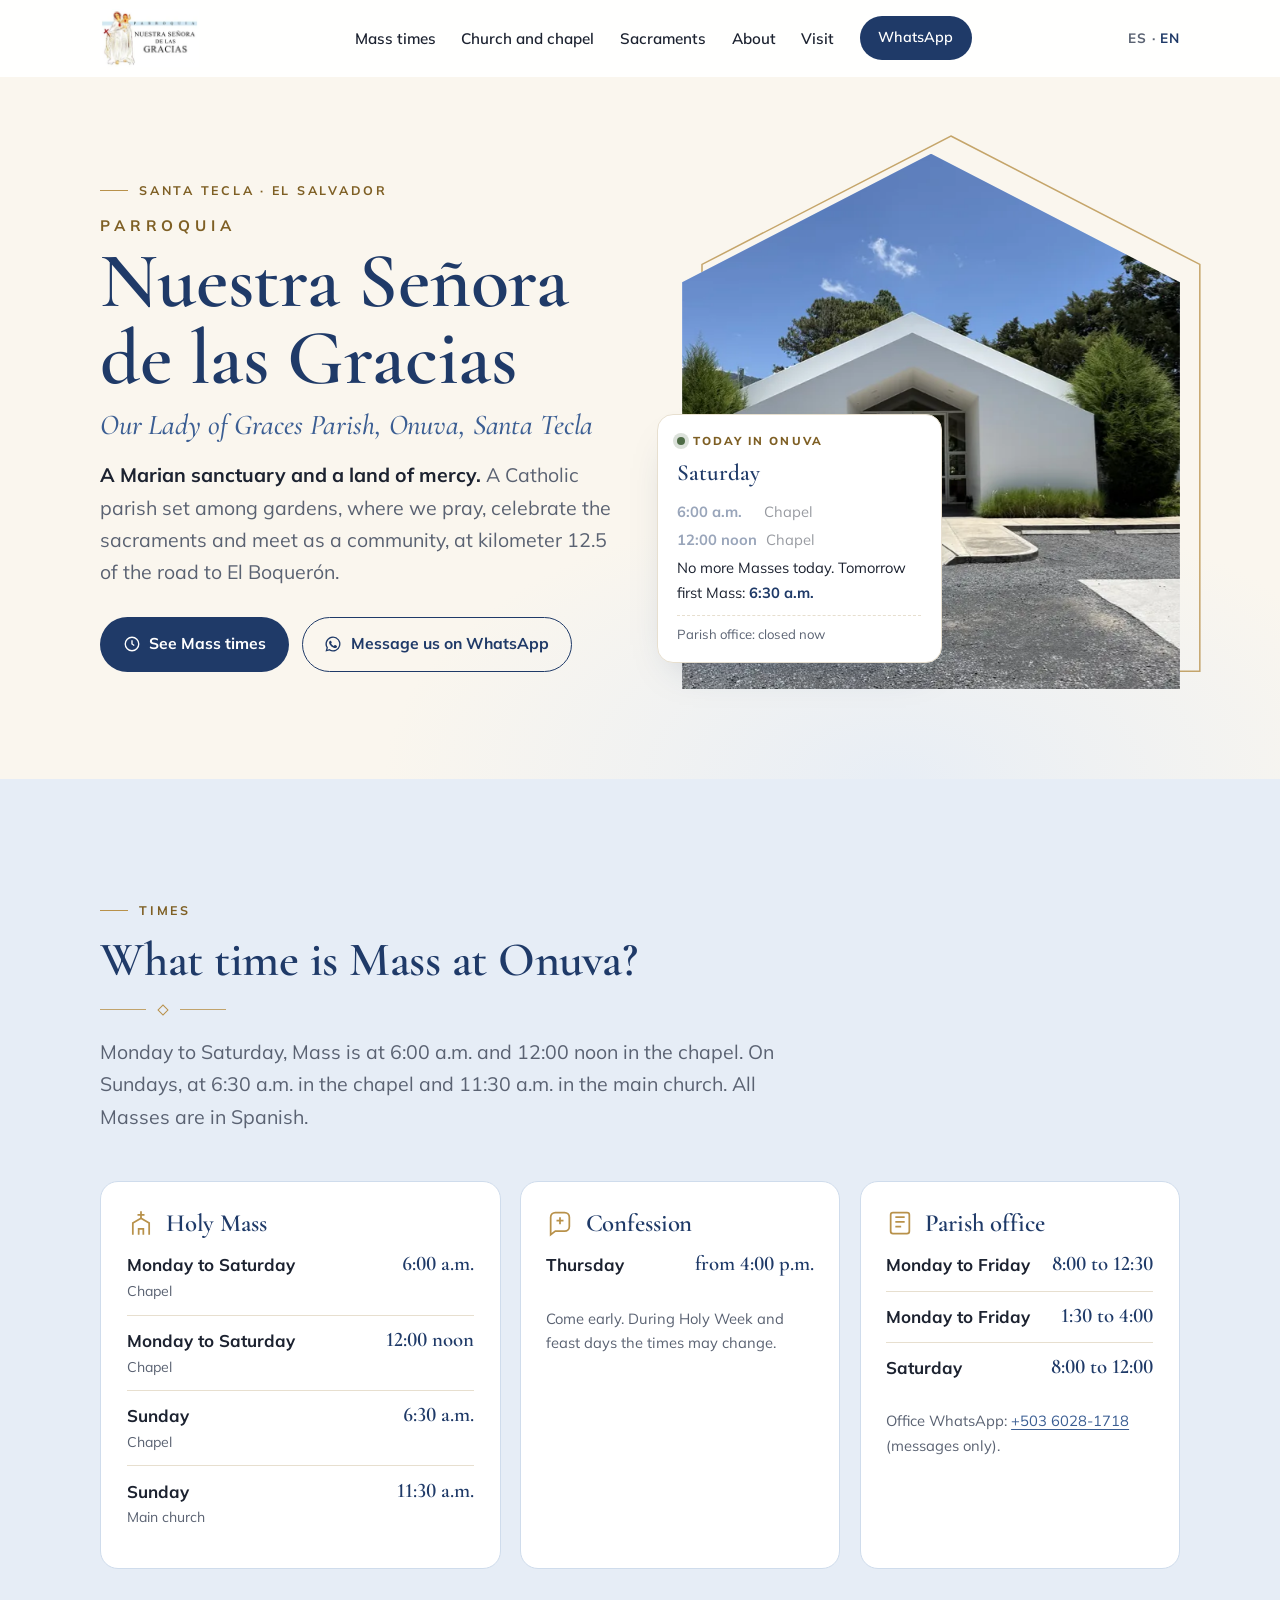
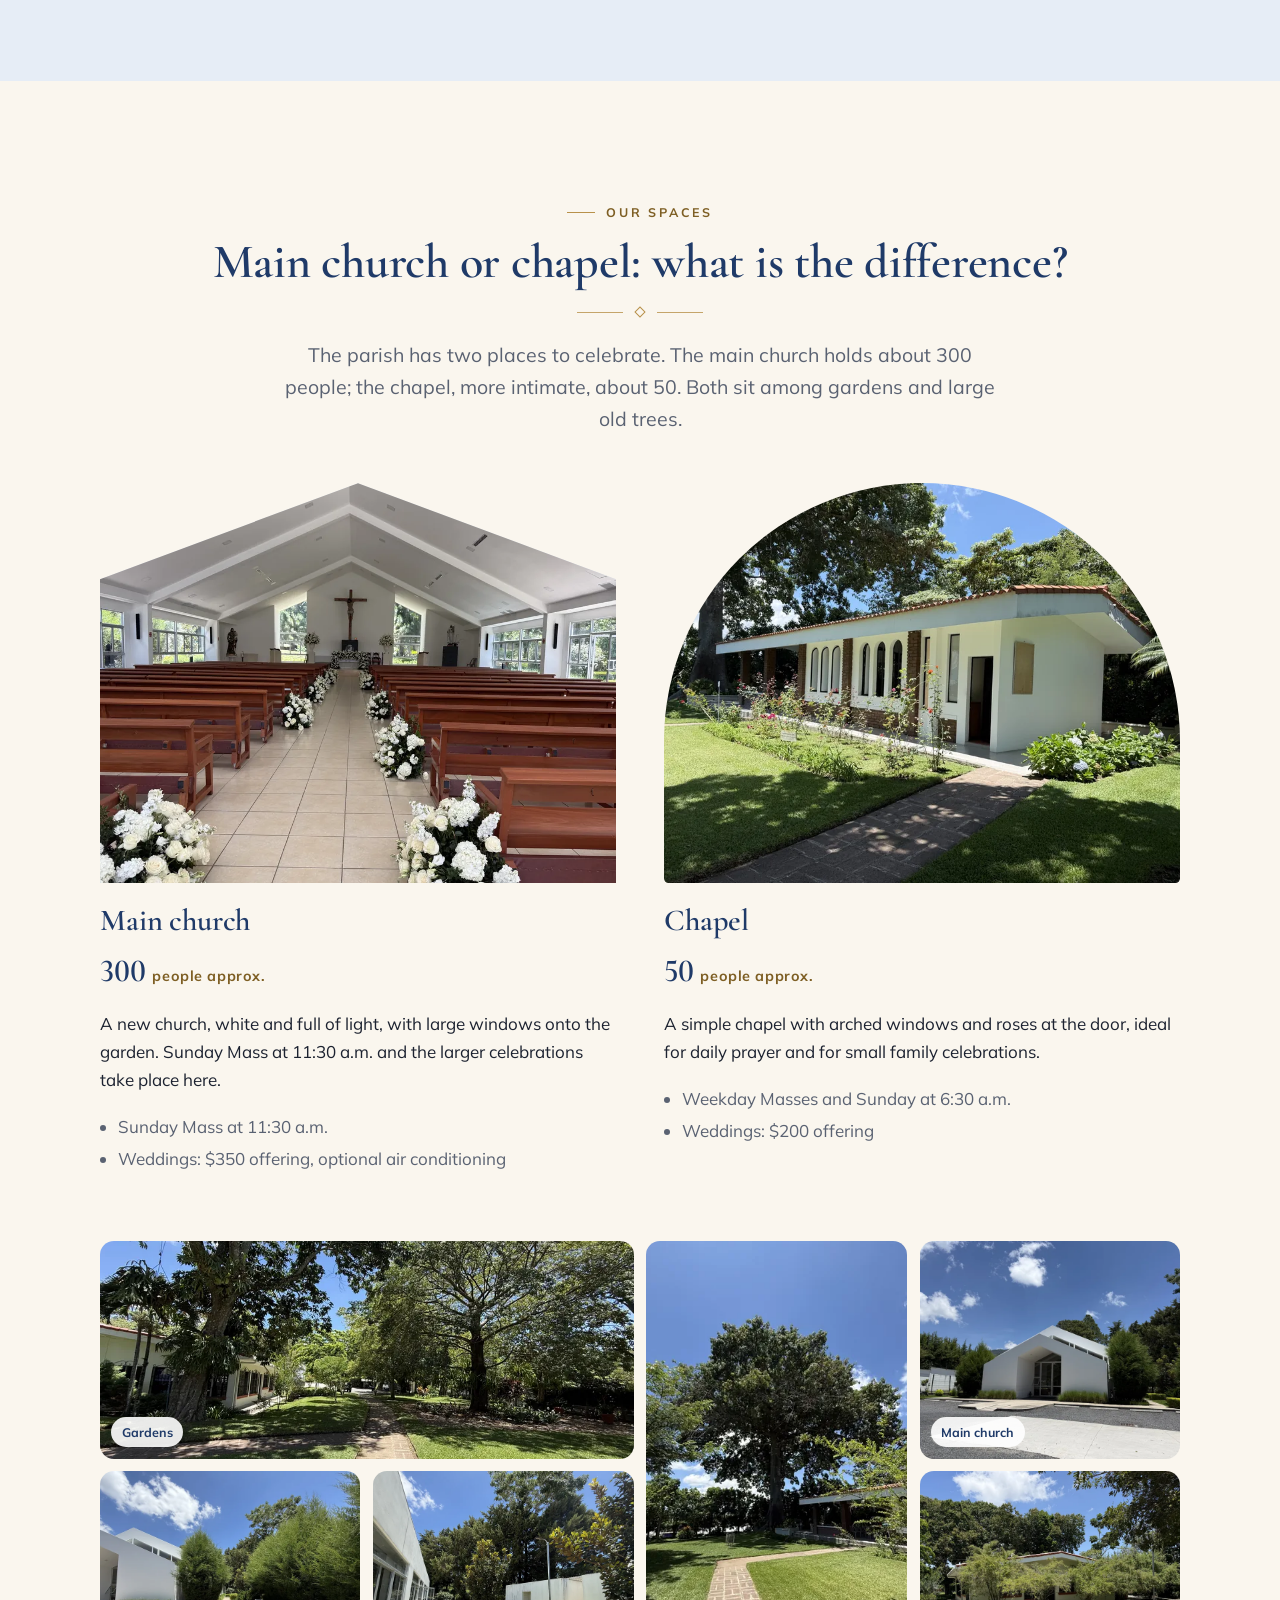
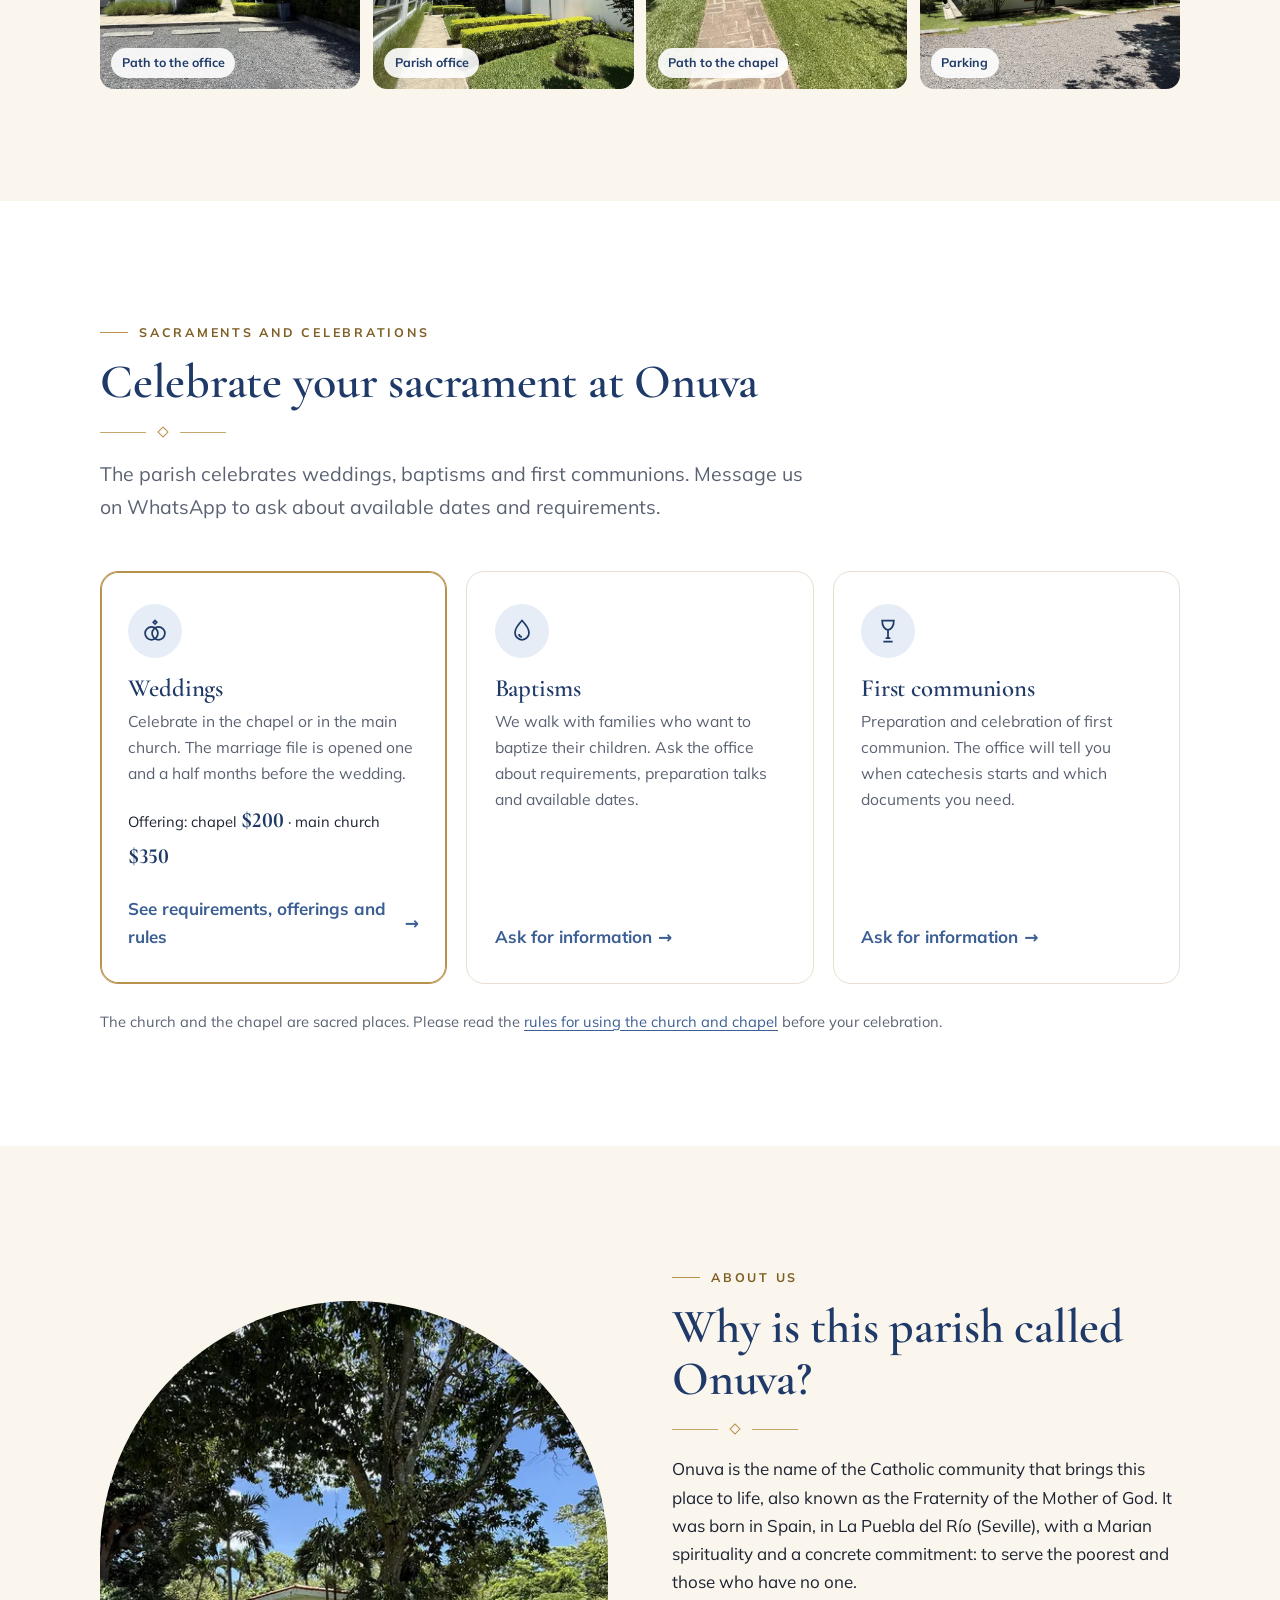
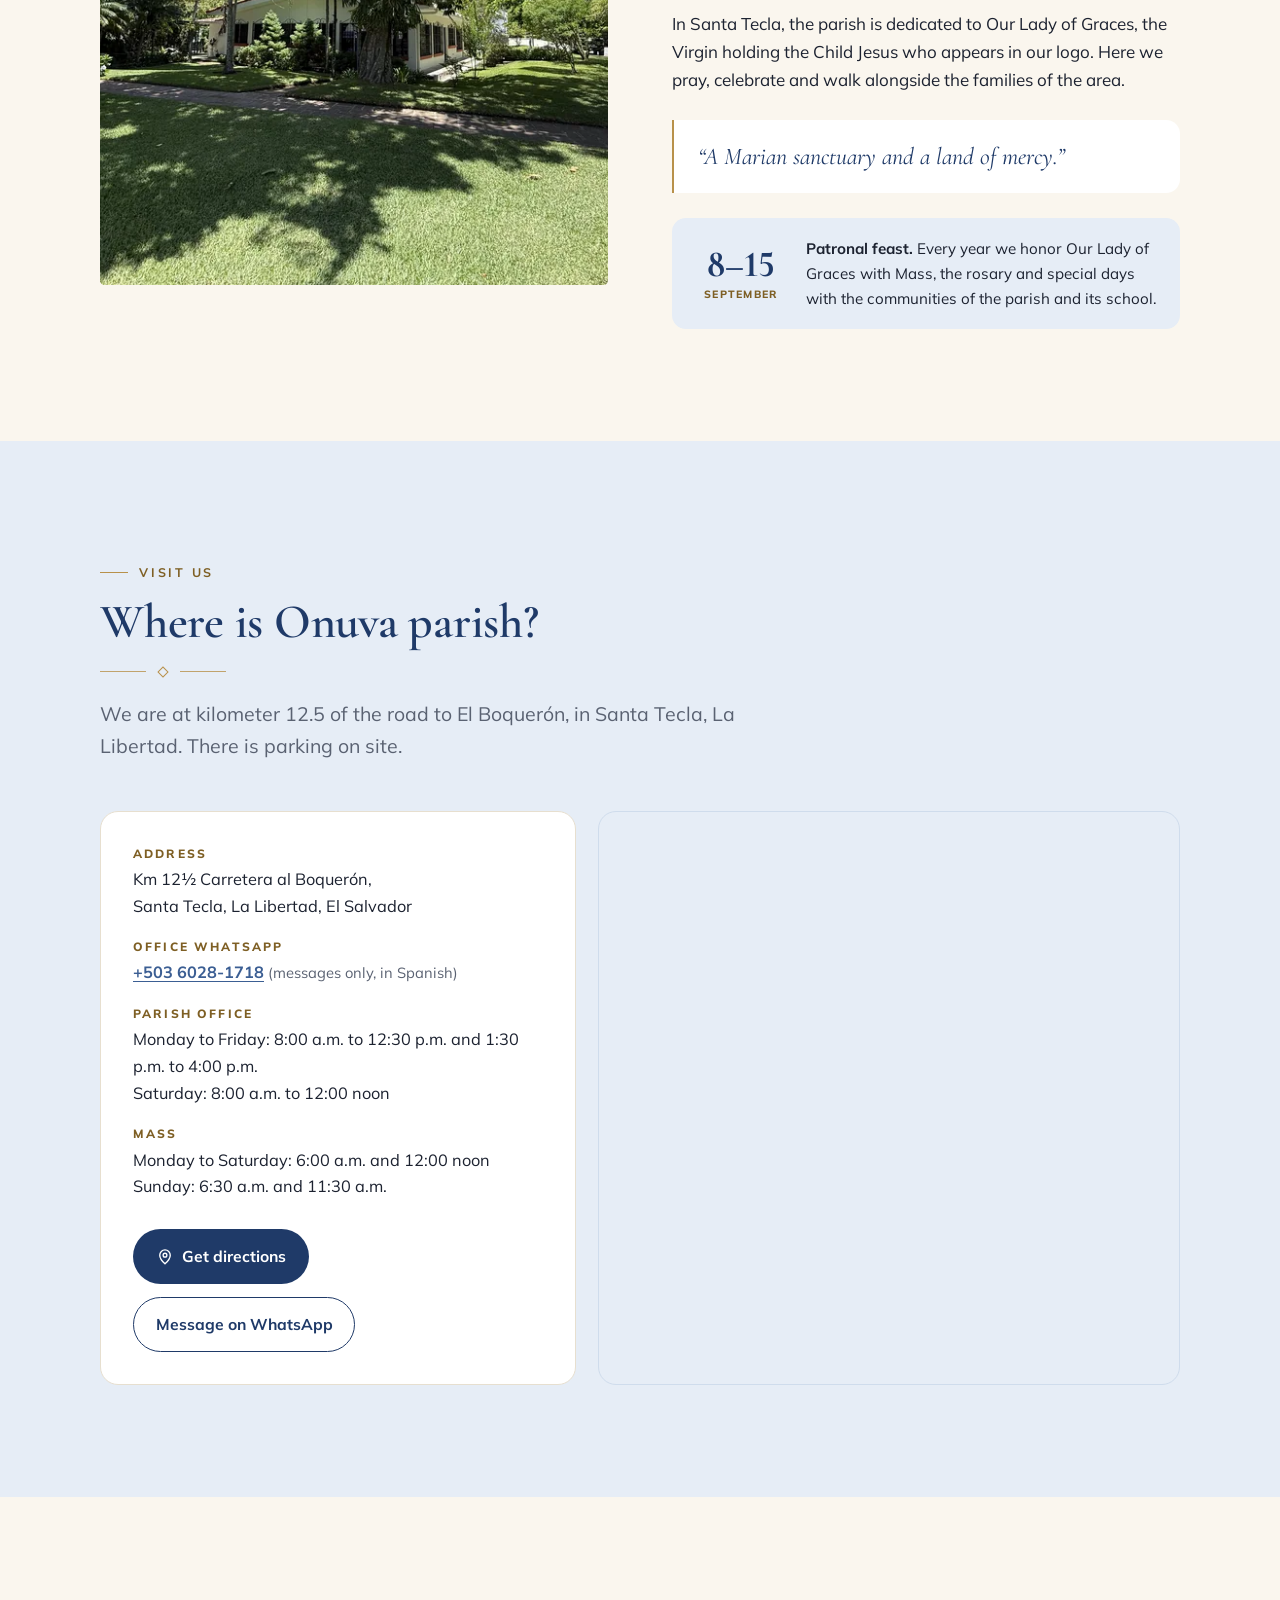
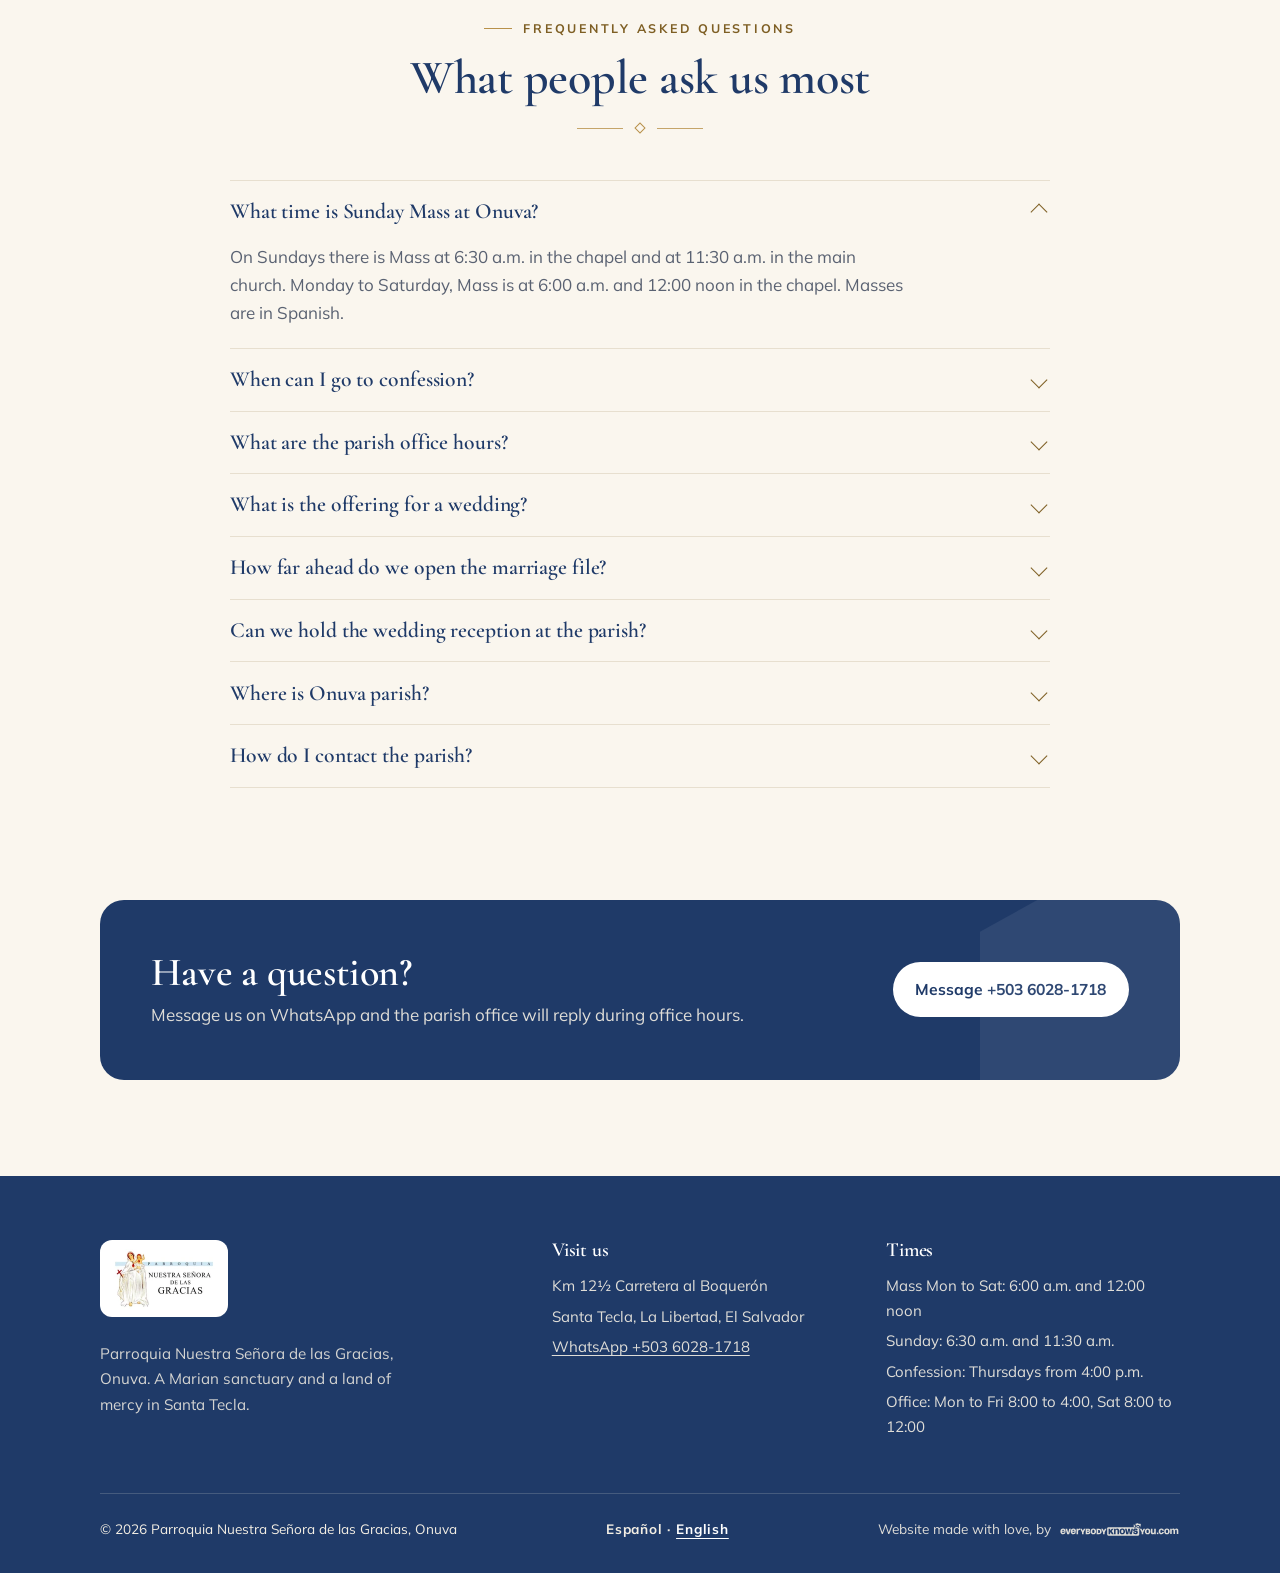
==== en/index.html @ d8b17c88 "Use 'ofrenda' / 'offering' instead of cost or price for sacraments" ====
<!DOCTYPE html>
<html lang="en">
<head>
<meta charset="UTF-8">
<meta name="viewport" content="width=device-width, initial-scale=1.0">
<title>Our Lady of Graces Parish (Onuva), Santa Tecla | Mass Times</title>
<meta name="description" content="Mass times, confession and office hours for Parroquia Nuestra Señora de las Gracias (Onuva), a Catholic parish in Santa Tecla, El Salvador. Weddings too.">
<meta name="keywords" content="Catholic church Santa Tecla, Mass times Santa Tecla El Salvador, Onuva parish, Our Lady of Graces parish, Parroquia Nuestra Señora de las Gracias, English speaking Catholic Mass El Salvador, church wedding El Salvador, Boqueron road church, confession Santa Tecla">

<link rel="canonical" href="https://parroquiaonuva.pages.dev/en/">
<link rel="alternate" hreflang="es" href="https://parroquiaonuva.pages.dev/">
<link rel="alternate" hreflang="es-SV" href="https://parroquiaonuva.pages.dev/">
<link rel="alternate" hreflang="en" href="https://parroquiaonuva.pages.dev/en/">
<link rel="alternate" hreflang="x-default" href="https://parroquiaonuva.pages.dev/">

<meta property="og:title" content="Our Lady of Graces Parish (Onuva), Santa Tecla">
<meta property="og:description" content="A Marian sanctuary and a land of mercy in Santa Tecla, El Salvador. Mass times, confession, weddings, baptisms and first communions.">
<meta property="og:type" content="website">
<meta property="og:url" content="https://parroquiaonuva.pages.dev/en/">
<meta property="og:image" content="https://parroquiaonuva.pages.dev/assets/images/social-share/social-share-parroquia-onuva.jpg">
<meta property="og:image:width" content="1200">
<meta property="og:image:height" content="630">
<meta property="og:image:alt" content="Main church of Parroquia Nuestra Señora de las Gracias, Onuva, in Santa Tecla">
<meta property="og:site_name" content="Parroquia Nuestra Señora de las Gracias, Onuva">
<meta property="og:locale" content="en_US">
<meta property="og:locale:alternate" content="es_SV">
<meta name="twitter:card" content="summary_large_image">
<meta name="twitter:title" content="Our Lady of Graces Parish (Onuva), Santa Tecla">
<meta name="twitter:description" content="A Marian sanctuary and a land of mercy in Santa Tecla, El Salvador. Mass times, confession and sacraments.">
<meta name="twitter:image" content="https://parroquiaonuva.pages.dev/assets/images/social-share/social-share-parroquia-onuva.jpg">

<meta name="robots" content="index, follow, max-image-preview:large, max-snippet:-1, max-video-preview:-1">
<meta name="author" content="Parroquia Nuestra Señora de las Gracias, Onuva">
<meta name="theme-color" content="#1F3A68">
<meta name="geo.region" content="SV-LI">
<meta name="geo.placename" content="Santa Tecla, La Libertad, El Salvador">
<meta http-equiv="content-language" content="en">

<link rel="icon" href="../favicon.ico" sizes="any">
<link rel="icon" type="image/png" sizes="32x32" href="../favicon-32x32.png">
<link rel="icon" type="image/png" sizes="16x16" href="../favicon-16x16.png">
<link rel="apple-touch-icon" sizes="180x180" href="../apple-touch-icon.png">
<link rel="manifest" href="../site.webmanifest">
<link rel="alternate" type="text/plain" title="llms.txt" href="https://parroquiaonuva.pages.dev/llms.txt">

<link rel="preload" as="image" type="image/webp" href="../assets/images/hero/hero-templo-grande-fachada-parroquia-onuva-900.webp" imagesrcset="../assets/images/hero/hero-templo-grande-fachada-parroquia-onuva-900.webp 900w, ../assets/images/hero/hero-templo-grande-fachada-parroquia-onuva-1800.webp 1800w" imagesizes="(max-width: 860px) 92vw, 540px">
<link rel="preconnect" href="https://fonts.googleapis.com">
<link rel="preconnect" href="https://fonts.gstatic.com" crossorigin>
<link rel="preload" as="style" href="https://fonts.googleapis.com/css2?family=Cormorant+Garamond:ital,wght@0,500;0,600;0,700;1,500&family=Mulish:wght@400;600;700;800&display=swap">
<link rel="stylesheet" href="https://fonts.googleapis.com/css2?family=Cormorant+Garamond:ital,wght@0,500;0,600;0,700;1,500&family=Mulish:wght@400;600;700;800&display=swap" media="print" onload="this.media='all'">
<noscript><link rel="stylesheet" href="https://fonts.googleapis.com/css2?family=Cormorant+Garamond:ital,wght@0,500;0,600;0,700;1,500&family=Mulish:wght@400;600;700;800&display=swap"></noscript>

<link rel="stylesheet" href="../assets/css/tokens.css">
<link rel="stylesheet" href="../assets/css/styles.css">

<script type="application/ld+json">
{
  "@context": "https://schema.org",
  "@graph": [
    {
      "@type": ["CatholicChurch", "Organization"],
      "@id": "https://parroquiaonuva.pages.dev/#org",
      "name": "Parroquia Nuestra Señora de las Gracias",
      "alternateName": ["Onuva", "Onuva Parish", "Our Lady of Graces Parish", "Our Lady of Graces Parish, Onuva"],
      "slogan": "A Marian sanctuary and a land of mercy",
      "description": "Catholic parish in Santa Tecla, La Libertad, El Salvador, known as Onuva. It has a main church for about 300 people and a chapel for about 50, surrounded by gardens. Mass Monday to Saturday at 6:00 a.m. and 12:00 noon in the chapel; Sunday at 6:30 a.m. in the chapel and 11:30 a.m. in the main church. Confession on Thursdays from 4:00 p.m. Weddings, baptisms and first communions are celebrated here. Services are in Spanish.",
      "url": "https://parroquiaonuva.pages.dev/en/",
      "logo": "https://parroquiaonuva.pages.dev/assets/images/logos/logo-parroquia-onuva.png",
      "image": "https://parroquiaonuva.pages.dev/assets/images/social-share/social-share-parroquia-onuva.jpg",
      "telephone": "+50360281718",
      "address": {"@type": "PostalAddress", "streetAddress": "Km 12 1/2 Carretera al Boquerón", "addressLocality": "Santa Tecla", "addressRegion": "La Libertad", "addressCountry": "SV"},
      "knowsLanguage": ["es", "en"],
      "openingHoursSpecification": [
        {"@type": "OpeningHoursSpecification", "name": "Parish office", "dayOfWeek": ["Monday","Tuesday","Wednesday","Thursday","Friday"], "opens": "08:00", "closes": "12:30"},
        {"@type": "OpeningHoursSpecification", "name": "Parish office", "dayOfWeek": ["Monday","Tuesday","Wednesday","Thursday","Friday"], "opens": "13:30", "closes": "16:00"},
        {"@type": "OpeningHoursSpecification", "name": "Parish office", "dayOfWeek": "Saturday", "opens": "08:00", "closes": "12:00"}
      ]
    },
    {
      "@type": "WebPage",
      "@id": "https://parroquiaonuva.pages.dev/en/#webpage",
      "url": "https://parroquiaonuva.pages.dev/en/",
      "name": "Our Lady of Graces Parish (Onuva), Santa Tecla",
      "inLanguage": "en",
      "isPartOf": {"@id": "https://parroquiaonuva.pages.dev/#website"},
      "about": {"@id": "https://parroquiaonuva.pages.dev/#org"}
    },
    {
      "@type": "FAQPage",
      "@id": "https://parroquiaonuva.pages.dev/en/#faq",
      "inLanguage": "en",
      "mainEntity": [
        {"@type": "Question", "name": "What time is Sunday Mass at Onuva?", "acceptedAnswer": {"@type": "Answer", "text": "On Sundays there is Mass at 6:30 a.m. in the chapel and at 11:30 a.m. in the main church. Monday to Saturday, Mass is at 6:00 a.m. and 12:00 noon in the chapel. Masses are in Spanish."}},
        {"@type": "Question", "name": "When can I go to confession?", "acceptedAnswer": {"@type": "Answer", "text": "Confession is on Thursdays from 4:00 p.m."}},
        {"@type": "Question", "name": "What are the parish office hours?", "acceptedAnswer": {"@type": "Answer", "text": "Monday to Friday from 8:00 a.m. to 12:30 p.m. and from 1:30 p.m. to 4:00 p.m. Saturday from 8:00 a.m. to 12:00 noon."}},
        {"@type": "Question", "name": "What is the offering for a wedding?", "acceptedAnswer": {"@type": "Answer", "text": "The offering is $200 for the chapel and $350 for the main church, plus a $100 deposit that is returned if the rules are respected. The offering for air conditioning in the main church is $100, and for the wedding rehearsal $25."}},
        {"@type": "Question", "name": "How far ahead do we open the marriage file?", "acceptedAnswer": {"@type": "Answer", "text": "The marriage file is opened one and a half months before the wedding, not days or weeks before. An appointment is only booked when all documents are complete."}},
        {"@type": "Question", "name": "Can we hold the wedding reception at the parish?", "acceptedAnswer": {"@type": "Answer", "text": "No. The parish offers the church and chapel as a service for the religious ceremony only. The reception takes place somewhere else."}},
        {"@type": "Question", "name": "Where is Onuva parish?", "acceptedAnswer": {"@type": "Answer", "text": "At kilometer 12.5 of the road to El Boquerón (Carretera al Boquerón), Santa Tecla, La Libertad, El Salvador. There is parking on site."}},
        {"@type": "Question", "name": "How do I contact the parish?", "acceptedAnswer": {"@type": "Answer", "text": "By WhatsApp at +503 6028-1718, messages only. You can also visit the parish office during office hours."}}
      ]
    }
  ]
}
</script>
</head>
<body>
<a class="skip" href="#content">Skip to content</a>

<header class="site-header">
  <nav class="wrap nav" aria-label="Main">
    <a class="brand" href="index.html" aria-label="Parroquia Nuestra Señora de las Gracias, home">
      <img src="../assets/images/logos/logo-parroquia-onuva-120.webp" srcset="../assets/images/logos/logo-parroquia-onuva-120.webp 1x, ../assets/images/logos/logo-parroquia-onuva-240.webp 2x" width="204" height="120" alt="Logo of Parroquia Nuestra Señora de las Gracias, Onuva">
    </a>
    <ul class="menu" id="menu">
      <li><a href="#times">Mass times</a></li>
      <li><a href="#spaces">Church and chapel</a></li>
      <li><a href="#sacraments">Sacraments</a></li>
      <li class="hide-md"><a href="#about">About</a></li>
      <li><a href="#visit">Visit</a></li>
      <li class="cta-li"><a class="btn btn-primary nav-cta" href="https://wa.me/50360281718?text=Hello%2C%20I%20would%20like%20some%20information%20about%20the%20parish." target="_blank" rel="noopener">WhatsApp</a></li>
    </ul>
    <div class="lang"><a href="../index.html" hreflang="es" lang="es">ES</a> · <span class="active">EN</span></div>
    <button class="menu-toggle" aria-label="Open menu" aria-expanded="false" aria-controls="menu"><span></span><span></span><span></span></button>
  </nav>
</header>

<main id="content">

  <section class="hero">
    <div class="wrap hero-grid">
      <div class="hero-text">
        <span class="eyebrow reveal">Santa Tecla · El Salvador</span>
        <h1 class="reveal d1"><span class="h1-pre">Parroquia </span><span class="h1-main">Nuestra Señora de las Gracias</span><span class="sr-only">, </span><span class="h1-post">Our Lady of Graces Parish, Onuva, Santa Tecla</span></h1>
        <p class="lead reveal d2"><strong>A Marian sanctuary and a land of mercy.</strong> A Catholic parish set among gardens, where we pray, celebrate the sacraments and meet as a community, at kilometer 12.5 of the road to El Boquerón.</p>
        <div class="btn-row reveal d3">
          <a class="btn btn-primary" href="#times">
            <svg viewBox="0 0 24 24" fill="none" stroke="currentColor" stroke-width="1.8" aria-hidden="true"><circle cx="12" cy="12" r="9"/><path d="M12 7v5l3 2"/></svg>
            See Mass times</a>
          <a class="btn btn-ghost" href="https://wa.me/50360281718?text=Hello%2C%20I%20would%20like%20some%20information%20about%20the%20parish." target="_blank" rel="noopener">
            <svg viewBox="0 0 24 24" fill="currentColor" aria-hidden="true"><path d="M12 2a10 10 0 0 0-8.6 15.1L2 22l5-1.3A10 10 0 1 0 12 2Zm0 18.2a8.2 8.2 0 0 1-4.2-1.2l-.3-.2-3 .8.8-2.9-.2-.3A8.2 8.2 0 1 1 12 20.2Zm4.5-6.1c-.2-.1-1.5-.7-1.7-.8s-.4-.1-.6.1-.7.8-.8 1-.3.2-.5.1a6.7 6.7 0 0 1-3.3-2.9c-.3-.4.3-.4.7-1.3.1-.2 0-.3 0-.4l-.8-1.8c-.2-.5-.4-.4-.6-.4h-.5a1 1 0 0 0-.7.3 2.9 2.9 0 0 0-.9 2.2 5 5 0 0 0 1.1 2.7 11.5 11.5 0 0 0 4.4 3.9c1.6.7 2.3.8 3.1.6a2.6 2.6 0 0 0 1.7-1.2 2.1 2.1 0 0 0 .2-1.2c-.1-.1-.3-.2-.6-.3Z"/></svg>
            Message us on WhatsApp</a>
        </div>
      </div>
      <div class="hero-visual reveal d2">
        <figure class="gable-figure">
          <svg class="gable-line" viewBox="0 0 100 107.5" preserveAspectRatio="none" aria-hidden="true"><polygon points="50,0 100,25.8 100,107.5 0,107.5 0,25.8" vector-effect="non-scaling-stroke"/></svg>
          <div class="gable">
            <img src="../assets/images/hero/hero-templo-grande-fachada-parroquia-onuva-900.webp" srcset="../assets/images/hero/hero-templo-grande-fachada-parroquia-onuva-900.webp 900w, ../assets/images/hero/hero-templo-grande-fachada-parroquia-onuva-1800.webp 1800w" sizes="(max-width: 860px) 92vw, 540px" width="900" height="675" fetchpriority="high" alt="White facade of the main church of Parroquia Nuestra Señora de las Gracias, Onuva, in Santa Tecla">
          </div>
          <aside class="today" id="today" aria-live="polite">
            <div class="today-label"><i></i><span>Mass at Onuva</span></div>
            <div class="today-day">Every week</div>
            <ul>
              <li><b>Mon to Sat</b><span>6:00 a.m. and 12:00 noon</span></li>
              <li><b>Sunday</b><span>6:30 a.m. and 11:30 a.m.</span></li>
            </ul>
            <div class="today-office">Confession: Thursdays from 4:00 p.m.</div>
          </aside>
        </figure>
      </div>
    </div>
  </section>

  <section class="section section-sky" id="times">
    <div class="wrap">
      <div class="section-head reveal">
        <span class="eyebrow">Times</span>
        <h2>What time is Mass at Onuva?</h2>
        <div class="orn" aria-hidden="true"><span></span></div>
        <p class="lead">Monday to Saturday, Mass is at 6:00 a.m. and 12:00 noon in the chapel. On Sundays, at 6:30 a.m. in the chapel and 11:30 a.m. in the main church. All Masses are in Spanish.</p>
      </div>
      <div class="schedule">
        <article class="card reveal">
          <h3><svg viewBox="0 0 24 24" fill="none" stroke="currentColor" stroke-width="1.5" aria-hidden="true"><path d="M12 2v6M9 5h6"/><path d="M5 22V12l7-4 7 4v10"/><path d="M10 22v-5h4v5"/></svg>Holy Mass</h3>
          <ul class="rows">
            <li><span class="day">Monday to Saturday</span><span class="time">6:00 a.m.</span><span class="place">Chapel</span></li>
            <li><span class="day">Monday to Saturday</span><span class="time">12:00 noon</span><span class="place">Chapel</span></li>
            <li><span class="day">Sunday</span><span class="time">6:30 a.m.</span><span class="place">Chapel</span></li>
            <li><span class="day">Sunday</span><span class="time">11:30 a.m.</span><span class="place">Main church</span></li>
          </ul>
        </article>
        <article class="card reveal d1">
          <h3><svg viewBox="0 0 24 24" fill="none" stroke="currentColor" stroke-width="1.5" aria-hidden="true"><path d="M20 15a4 4 0 0 1-4 4H8l-4 3V7a4 4 0 0 1 4-4h8a4 4 0 0 1 4 4z"/><path d="M12 7v6M9 10h6"/></svg>Confession</h3>
          <ul class="rows">
            <li><span class="day">Thursday</span><span class="time">from 4:00 p.m.</span></li>
          </ul>
          <p class="note">Come early. During Holy Week and feast days the times may change.</p>
        </article>
        <article class="card reveal d2">
          <h3><svg viewBox="0 0 24 24" fill="none" stroke="currentColor" stroke-width="1.5" aria-hidden="true"><rect x="4" y="3" width="16" height="18" rx="2"/><path d="M8 7h8M8 11h8M8 15h5"/></svg>Parish office</h3>
          <ul class="rows">
            <li><span class="day">Monday to Friday</span><span class="time">8:00 to 12:30</span></li>
            <li><span class="day">Monday to Friday</span><span class="time">1:30 to 4:00</span></li>
            <li><span class="day">Saturday</span><span class="time">8:00 to 12:00</span></li>
          </ul>
          <p class="note">Office WhatsApp: <a href="https://wa.me/50360281718" target="_blank" rel="noopener">+503 6028-1718</a> (messages only).</p>
        </article>
      </div>
    </div>
  </section>

  <section class="section" id="spaces">
    <div class="wrap">
      <div class="section-head center reveal">
        <span class="eyebrow">Our spaces</span>
        <h2>Main church or chapel: what is the difference?</h2>
        <div class="orn" aria-hidden="true"><span></span></div>
        <p class="lead">The parish has two places to celebrate. The main church holds about 300 people; the chapel, more intimate, about 50. Both sit among gardens and large old trees.</p>
      </div>
      <div class="spaces">
        <article class="space reveal">
          <div class="media gable"><img src="../assets/images/hero/interior-templo-grande-boda-parroquia-onuva-900.webp" srcset="../assets/images/hero/interior-templo-grande-boda-parroquia-onuva-900.webp 900w, ../assets/images/hero/interior-templo-grande-boda-parroquia-onuva-1800.webp 1800w" sizes="(max-width: 860px) 92vw, 540px" width="900" height="675" loading="lazy" alt="Inside the main church of Parroquia Nuestra Señora de las Gracias, Onuva, decorated with white flowers for a wedding"></div>
          <h3>Main church</h3>
          <div class="cap"><b>300</b> people approx.</div>
          <p>A new church, white and full of light, with large windows onto the garden. Sunday Mass at 11:30 a.m. and the larger celebrations take place here.</p>
          <ul>
            <li>Sunday Mass at 11:30 a.m.</li>
            <li>Weddings: $350 offering, optional air conditioning</li>
          </ul>
        </article>
        <article class="space reveal d1">
          <div class="media arch"><img src="../assets/images/gallery/capilla-parroquia-onuva-800.webp" srcset="../assets/images/gallery/capilla-parroquia-onuva-800.webp 800w, ../assets/images/gallery/capilla-parroquia-onuva-1400.webp 1400w" sizes="(max-width: 860px) 92vw, 540px" width="800" height="600" loading="lazy" alt="Chapel of Parroquia Nuestra Señora de las Gracias, Onuva, with arched windows and rose bushes"></div>
          <h3>Chapel</h3>
          <div class="cap"><b>50</b> people approx.</div>
          <p>A simple chapel with arched windows and roses at the door, ideal for daily prayer and for small family celebrations.</p>
          <ul>
            <li>Weekday Masses and Sunday at 6:30 a.m.</li>
            <li>Weddings: $200 offering</li>
          </ul>
        </article>
      </div>

      <div class="gallery" aria-label="Photos of the parish">
        <figure class="wide reveal"><img src="../assets/images/gallery/jardines-parroquia-onuva-800.webp" srcset="../assets/images/gallery/jardines-parroquia-onuva-800.webp 800w, ../assets/images/gallery/jardines-parroquia-onuva-1400.webp 1400w" sizes="(max-width: 860px) 92vw, 560px" width="800" height="600" loading="lazy" alt="Gardens and brick paths of Parroquia Nuestra Señora de las Gracias, Onuva"><figcaption>Gardens</figcaption></figure>
        <figure class="tall reveal d1"><img src="../assets/images/gallery/camino-a-la-capilla-parroquia-onuva-600.webp" srcset="../assets/images/gallery/camino-a-la-capilla-parroquia-onuva-600.webp 450w, ../assets/images/gallery/camino-a-la-capilla-parroquia-onuva-1000.webp 750w" sizes="(max-width: 860px) 46vw, 280px" width="450" height="600" loading="lazy" alt="Path across the lawn to the chapel of Parroquia Nuestra Señora de las Gracias, Onuva"><figcaption>Path to the chapel</figcaption></figure>
        <figure class="reveal d2"><img src="../assets/images/gallery/templo-grande-lateral-parroquia-onuva-800.webp" width="800" height="600" loading="lazy" alt="Side view of the main church of Parroquia Nuestra Señora de las Gracias, Onuva"><figcaption>Main church</figcaption></figure>
        <figure class="reveal"><img src="../assets/images/gallery/camino-a-oficinas-parroquiales-parroquia-onuva-800.webp" width="800" height="600" loading="lazy" alt="Walkway beside the main church leading to the parish office of Parroquia Nuestra Señora de las Gracias, Onuva"><figcaption>Path to the office</figcaption></figure>
        <figure class="reveal d1"><img src="../assets/images/gallery/oficinas-parroquiales-parroquia-onuva-800.webp" width="800" height="600" loading="lazy" alt="Parish office building of Parroquia Nuestra Señora de las Gracias, Onuva"><figcaption>Parish office</figcaption></figure>
        <figure class="reveal d2"><img src="../assets/images/gallery/parqueo-parroquia-onuva-800.webp" width="800" height="600" loading="lazy" alt="On-site parking at Parroquia Nuestra Señora de las Gracias, Onuva"><figcaption>Parking</figcaption></figure>
      </div>
    </div>
  </section>

  <section class="section section-white" id="sacraments">
    <div class="wrap">
      <div class="section-head reveal">
        <span class="eyebrow">Sacraments and celebrations</span>
        <h2>Celebrate your sacrament at Onuva</h2>
        <div class="orn" aria-hidden="true"><span></span></div>
        <p class="lead">The parish celebrates weddings, baptisms and first communions. Message us on WhatsApp to ask about available dates and requirements.</p>
      </div>
      <div class="sacraments">
        <article class="sac featured reveal">
          <div class="icon"><svg viewBox="0 0 24 24" fill="none" stroke="currentColor" stroke-width="1.5" aria-hidden="true"><circle cx="9" cy="14" r="5.5"/><circle cx="15" cy="14" r="5.5"/><path d="M10.5 4.5 12 3l1.5 1.5L12 6z"/></svg></div>
          <h3>Weddings</h3>
          <p>Celebrate in the chapel or in the main church. The marriage file is opened one and a half months before the wedding.</p>
          <p class="price">Offering: chapel <b>$200</b> · main church <b>$350</b></p>
          <a class="more" href="weddings.html">See requirements, offerings and rules</a>
        </article>
        <article class="sac reveal d1">
          <div class="icon"><svg viewBox="0 0 24 24" fill="none" stroke="currentColor" stroke-width="1.5" aria-hidden="true"><path d="M12 3s6 6.4 6 10.5A6 6 0 0 1 6 13.5C6 9.4 12 3 12 3z"/><path d="M9.5 14.5a2.5 2.5 0 0 0 2.5 2.5"/></svg></div>
          <h3>Baptisms</h3>
          <p>We walk with families who want to baptize their children. Ask the office about requirements, preparation talks and available dates.</p>
          <a class="more" href="https://wa.me/50360281718?text=Hello%2C%20I%20would%20like%20information%20about%20baptisms." target="_blank" rel="noopener">Ask for information</a>
        </article>
        <article class="sac reveal d2">
          <div class="icon"><svg viewBox="0 0 24 24" fill="none" stroke="currentColor" stroke-width="1.5" aria-hidden="true"><path d="M7 3h10c0 5-2.2 8-5 8s-5-3-5-8z"/><path d="M12 11v7M8 21h8M10 18h4"/></svg></div>
          <h3>First communions</h3>
          <p>Preparation and celebration of first communion. The office will tell you when catechesis starts and which documents you need.</p>
          <a class="more" href="https://wa.me/50360281718?text=Hello%2C%20I%20would%20like%20information%20about%20first%20communion." target="_blank" rel="noopener">Ask for information</a>
        </article>
      </div>
      <p class="note reveal" style="margin-top:1.6rem">The church and the chapel are sacred places. Please read the <a href="weddings.html#rules">rules for using the church and chapel</a> before your celebration.</p>
    </div>
  </section>

  <section class="section" id="about">
    <div class="wrap about">
      <div class="media arch reveal"><img src="../assets/images/gallery/arbol-y-capilla-parroquia-onuva-800.webp" srcset="../assets/images/gallery/arbol-y-capilla-parroquia-onuva-800.webp 800w, ../assets/images/gallery/arbol-y-capilla-parroquia-onuva-1400.webp 1400w" sizes="(max-width: 860px) 92vw, 540px" width="800" height="600" loading="lazy" alt="Garden with large trees and the chapel of Parroquia Nuestra Señora de las Gracias, Onuva"></div>
      <div class="reveal d1">
        <span class="eyebrow">About us</span>
        <h2 style="margin-top:.9rem">Why is this parish called Onuva?</h2>
        <div class="orn" aria-hidden="true"><span></span></div>
        <p>Onuva is the name of the Catholic community that brings this place to life, also known as the Fraternity of the Mother of God. It was born in Spain, in La Puebla del Río (Seville), with a Marian spirituality and a concrete commitment: to serve the poorest and those who have no one.</p>
        <p>In Santa Tecla, the parish is dedicated to Our Lady of Graces, the Virgin holding the Child Jesus who appears in our logo. Here we pray, celebrate and walk alongside the families of the area.</p>
        <blockquote class="motto">“A Marian sanctuary and a land of mercy.”</blockquote>
        <div class="feast">
          <div class="date">8–15<small>September</small></div>
          <p><strong>Patronal feast.</strong> Every year we honor Our Lady of Graces with Mass, the rosary and special days with the communities of the parish and its school.</p>
        </div>
      </div>
    </div>
  </section>

  <section class="section section-sky" id="visit">
    <div class="wrap">
      <div class="section-head reveal">
        <span class="eyebrow">Visit us</span>
        <h2>Where is Onuva parish?</h2>
        <div class="orn" aria-hidden="true"><span></span></div>
        <p class="lead">We are at kilometer 12.5 of the road to El Boquerón, in Santa Tecla, La Libertad. There is parking on site.</p>
      </div>
      <div class="contact">
        <div class="card on-white reveal">
          <dl>
            <div><dt>Address</dt><dd>Km 12½ Carretera al Boquerón,<br>Santa Tecla, La Libertad, El Salvador</dd></div>
            <div><dt>Office WhatsApp</dt><dd><a href="https://wa.me/50360281718" target="_blank" rel="noopener">+503 6028-1718</a> <span class="note">(messages only, in Spanish)</span></dd></div>
            <div><dt>Parish office</dt><dd>Monday to Friday: 8:00 a.m. to 12:30 p.m. and 1:30 p.m. to 4:00 p.m.<br>Saturday: 8:00 a.m. to 12:00 noon</dd></div>
            <div><dt>Mass</dt><dd>Monday to Saturday: 6:00 a.m. and 12:00 noon<br>Sunday: 6:30 a.m. and 11:30 a.m.</dd></div>
          </dl>
          <div class="btn-row">
            <a class="btn btn-primary" href="https://www.google.com/maps/search/?api=1&amp;query=Parroquia%20Nuestra%20Se%C3%B1ora%20de%20las%20Gracias%20Onuva%20Santa%20Tecla" target="_blank" rel="noopener">
              <svg viewBox="0 0 24 24" fill="none" stroke="currentColor" stroke-width="1.8" aria-hidden="true"><path d="M12 21s-7-6.2-7-11.5a7 7 0 0 1 14 0C19 14.8 12 21 12 21z"/><circle cx="12" cy="9.5" r="2.5"/></svg>
              Get directions</a>
            <a class="btn btn-ghost" href="https://wa.me/50360281718?text=Hello%2C%20I%20would%20like%20some%20information%20about%20the%20parish." target="_blank" rel="noopener">Message on WhatsApp</a>
          </div>
        </div>
        <div class="map reveal d1">
          <iframe title="Map of Parroquia Nuestra Señora de las Gracias, Onuva, in Santa Tecla" src="https://maps.google.com/maps?q=Parroquia%20Nuestra%20Se%C3%B1ora%20de%20las%20Gracias%20Onuva%2C%20Santa%20Tecla%2C%20El%20Salvador&amp;z=15&amp;output=embed" loading="lazy" referrerpolicy="no-referrer-when-downgrade"></iframe>
        </div>
      </div>
    </div>
  </section>

  <section class="section" id="faq" aria-labelledby="faq-title">
    <div class="wrap">
      <div class="section-head center reveal">
        <span class="eyebrow">Frequently asked questions</span>
        <h2 id="faq-title">What people ask us most</h2>
        <div class="orn" aria-hidden="true"><span></span></div>
      </div>
      <div class="faq reveal">
        <details open><summary><h3>What time is Sunday Mass at Onuva?</h3></summary><p>On Sundays there is Mass at 6:30 a.m. in the chapel and at 11:30 a.m. in the main church. Monday to Saturday, Mass is at 6:00 a.m. and 12:00 noon in the chapel. Masses are in Spanish.</p></details>
        <details><summary><h3>When can I go to confession?</h3></summary><p>Confession is on Thursdays from 4:00 p.m.</p></details>
        <details><summary><h3>What are the parish office hours?</h3></summary><p>Monday to Friday from 8:00 a.m. to 12:30 p.m. and from 1:30 p.m. to 4:00 p.m. Saturday from 8:00 a.m. to 12:00 noon.</p></details>
        <details><summary><h3>What is the offering for a wedding?</h3></summary><p>The offering is $200 for the chapel and $350 for the main church, plus a $100 deposit that is returned if the rules are respected. The offering for air conditioning in the main church is $100, and for the wedding rehearsal $25. <a href="weddings.html">See all requirements</a>.</p></details>
        <details><summary><h3>How far ahead do we open the marriage file?</h3></summary><p>The marriage file is opened one and a half months before the wedding, not days or weeks before. An appointment is only booked when all documents are complete.</p></details>
        <details><summary><h3>Can we hold the wedding reception at the parish?</h3></summary><p>No. The parish offers the church and chapel as a service for the religious ceremony only. The reception takes place somewhere else.</p></details>
        <details><summary><h3>Where is Onuva parish?</h3></summary><p>At kilometer 12.5 of the road to El Boquerón (Carretera al Boquerón), Santa Tecla, La Libertad, El Salvador. There is parking on site.</p></details>
        <details><summary><h3>How do I contact the parish?</h3></summary><p>By WhatsApp at +503 6028-1718, messages only. You can also visit the parish office during office hours.</p></details>
      </div>
    </div>
  </section>

  <section class="wrap reveal" aria-label="Quick contact">
    <div class="band">
      <div>
        <h2>Have a question?</h2>
        <p>Message us on WhatsApp and the parish office will reply during office hours.</p>
      </div>
      <a class="btn btn-light" href="https://wa.me/50360281718?text=Hello%2C%20I%20would%20like%20some%20information%20about%20the%20parish." target="_blank" rel="noopener">Message +503 6028-1718</a>
    </div>
  </section>

</main>

<footer class="site-footer">
  <div class="wrap">
    <div class="foot-grid">
      <div class="foot-brand">
        <span class="badge"><img src="../assets/images/logos/logo-parroquia-onuva-120.webp" width="204" height="120" loading="lazy" alt="Logo of Parroquia Nuestra Señora de las Gracias, Onuva"></span>
        <p>Parroquia Nuestra Señora de las Gracias, Onuva. A Marian sanctuary and a land of mercy in Santa Tecla.</p>
      </div>
      <div>
        <h3>Visit us</h3>
        <ul>
          <li>Km 12½ Carretera al Boquerón</li>
          <li>Santa Tecla, La Libertad, El Salvador</li>
          <li><a href="https://wa.me/50360281718" target="_blank" rel="noopener">WhatsApp +503 6028-1718</a></li>
        </ul>
      </div>
      <div>
        <h3>Times</h3>
        <ul>
          <li>Mass Mon to Sat: 6:00 a.m. and 12:00 noon</li>
          <li>Sunday: 6:30 a.m. and 11:30 a.m.</li>
          <li>Confession: Thursdays from 4:00 p.m.</li>
          <li>Office: Mon to Fri 8:00 to 4:00, Sat 8:00 to 12:00</li>
        </ul>
      </div>
    </div>
    <div class="foot-bottom">
      <span>© <span data-year>2026</span> Parroquia Nuestra Señora de las Gracias, Onuva</span>
      <div class="lang"><a href="../index.html" hreflang="es" lang="es">Español</a> · <span class="active">English</span></div>
      <a class="eky-credit" href="https://everybodyknowsyou.com" target="_blank" rel="noopener" aria-label="Website made with love by everybodyknowsyou.com">
        <span class="eky-credit__text">Website made with love, by</span>
        <svg focusable="false" aria-hidden="true" xmlns="http://www.w3.org/2000/svg" viewBox="0 0 1296.95 160.34"> <defs> <style> .cls-1 { fill: var(--eky-bg, #ffffff); } .cls-2 { fill: var(--eky-fg, currentColor); } </style> </defs> <g> <g> <g> <rect class="cls-2" x="515.16" y="55.21" width="342.62" height="90.52" rx="12" ry="12"/> <path class="cls-1" d="M530.13,71.12h16.6v15.46l-.24,6.96h.32l3.32-4.61,15.14-17.81h19.83l-22.02,25.02,22.18,33.68h-19.92l-13.76-20.73-4.86,5.34v15.38h-16.6v-58.69Z"/> <path class="cls-1" d="M604.13,71.12v8.01h.32c4.53-6.23,10.53-9.23,18.54-9.23,12.47,0,18.94,7.29,18.94,22.02v37.89h-16.6v-35.3c0-7.69-2.75-10.85-8.58-10.85-7.21,0-11.82,4.7-11.82,12.14v34h-16.6v-58.69h15.79Z"/> <path class="cls-1" d="M647.37,100.43c0-17.57,11.09-30.52,29.31-30.52s29.31,12.95,29.31,30.52-11.09,30.6-29.31,30.6-29.31-13.03-29.31-30.6ZM688.66,100.43c0-9.8-3.81-17.16-11.98-17.16s-11.98,7.37-11.98,17.16,3.81,17.24,11.98,17.24,11.98-7.45,11.98-17.24Z"/> <path class="cls-1" d="M705.66,71.12h17.57l6.64,35.62c.41,2.02.73,4.86,1.14,6.88h.32l1.21-6.88,6.88-35.62h18.54l7.45,35.62,1.29,6.88h.32l1.05-6.88,5.99-35.62h17.24l-13.28,58.69h-21.53l-6.64-32.38-1.29-6.88h-.32l-1.21,6.88-6.56,32.38h-21.45l-13.36-58.69Z"/> <path class="cls-1" d="M791.81,110.79l17-.08c.57,4.78,3.72,7.53,9.31,7.53,4.61,0,7.85-1.7,7.85-5.26,0-2.67-1.78-4.37-5.59-5.26l-14.09-3.24c-8.98-2.02-13.84-7.77-13.84-16.27,0-11.5,8.99-18.3,24.69-18.3,14.65,0,23.56,6.96,23.8,18.05h-17c-.49-3.32-2.67-5.67-7.69-5.67-4.37,0-7.21,1.54-7.21,4.61,0,2.43,1.7,3.81,5.59,4.7l14.09,3.24c9.23,2.1,14.09,8.18,14.09,16.84,0,12.71-10.28,19.35-24.77,19.35-16.19,0-25.99-7.77-26.23-20.24Z"/> </g> <g> <path class="cls-2" d="M918.06,100.39c0-17.57,11.09-30.52,29.31-30.52s29.31,12.95,29.31,30.52-11.09,30.6-29.31,30.6-29.31-13.03-29.31-30.6ZM959.34,100.39c0-9.8-3.81-17.16-11.98-17.16s-11.98,7.37-11.98,17.16,3.81,17.24,11.98,17.24,11.98-7.45,11.98-17.24Z"/> <path class="cls-2" d="M1018.85,129.78v-7.85h-.32c-4.61,6.15-10.52,9.07-17.89,9.07-11.98,0-18.46-7.29-18.46-21.94v-37.97h16.6v35.38c0,7.69,2.83,10.77,8.18,10.77,6.56,0,11.09-4.61,11.09-12.63v-33.52h16.6v58.69h-15.79Z"/> <path class="cls-2" d="M884.01,109.52l-20.4-38.4h17.84l8.26,17.75c.99,2.06,1.9,4.96,2.89,7.02h.33c.91-2.06,1.82-4.96,2.72-7.02l7.85-17.75h17.51l-20.07,38.57v21.31h-16.93v-21.47Z"/> </g> <g> <path class="cls-2" d="M14.66,100.39c0-17.97,10.85-30.52,29.55-30.52s28.01,12.47,27.36,34.41h-39.35c.89,8.91,4.53,14.01,11.66,14.01,5.67,0,9.31-3,10.44-8.5h16.76c-2.19,13.28-12.31,21.21-26.88,21.21-18.7,0-29.55-12.63-29.55-30.6ZM54.58,92.54c-1.05-6.56-4.78-9.96-10.36-9.96s-9.8,3.64-11.42,9.96h21.78Z"/> <path class="cls-2" d="M69.8,71.09h17.49l9.47,35.62c.57,2.02,1.05,4.86,1.62,6.88h.32l1.54-6.88,8.99-35.62h17.16l-17.81,58.69h-21.13l-17.65-58.69Z"/> <path class="cls-2" d="M124.69,100.39c0-17.97,10.85-30.52,29.55-30.52s28.01,12.47,27.36,34.41h-39.35c.89,8.91,4.53,14.01,11.66,14.01,5.67,0,9.31-3,10.44-8.5h16.76c-2.19,13.28-12.31,21.21-26.88,21.21-18.7,0-29.55-12.63-29.55-30.6ZM164.61,92.54c-1.05-6.56-4.78-9.96-10.36-9.96s-9.8,3.64-11.42,9.96h21.78Z"/> <path class="cls-2" d="M187.44,71.09h15.46v9.47h.32c3.64-7.37,8.74-10.69,15.71-10.69,1.86,0,3.56.24,5.1.81v15.79h-.32c-1.7-.49-3.24-.73-5.18-.73-9.15,0-14.49,5.42-14.49,16.11v27.93h-16.6v-58.69Z"/> <path class="cls-2" d="M285.57,71.09h26.15c13.52,0,20.97,5.42,20.97,14.82,0,6.15-3.08,10.36-9.96,12.39v.32c8.02,1.46,12.23,6.23,12.23,13.84,0,10.52-8.42,17.33-21.7,17.33h-27.69v-58.69ZM316.66,88.82c0-3.64-2.02-5.18-6.56-5.18h-7.93v10.77h7.93c4.37,0,6.56-1.86,6.56-5.59ZM318.6,111.24c0-3.81-2.27-5.99-6.88-5.99h-9.55v11.98h9.63c4.45,0,6.8-2.19,6.8-5.99Z"/> <path class="cls-2" d="M337.95,100.39c0-17.57,11.09-30.52,29.31-30.52s29.31,12.95,29.31,30.52-11.09,30.6-29.31,30.6-29.31-13.03-29.31-30.6ZM379.24,100.39c0-9.8-3.8-17.16-11.98-17.16s-11.98,7.37-11.98,17.16,3.8,17.24,11.98,17.24,11.98-7.45,11.98-17.24Z"/> <path class="cls-2" d="M402.08,71.09h24.13c18.62,0,29.63,10.36,29.63,29.31s-11.01,29.39-29.63,29.39h-24.13v-58.69ZM438.99,100.39c0-10.77-5.83-16.19-13.36-16.19h-6.96v32.46h6.96c7.53,0,13.36-5.51,13.36-16.27Z"/> <path class="cls-2" d="M471.04,109.52l-20.4-38.4h17.84l8.26,17.75c.99,2.06,1.9,4.96,2.89,7.02h.33c.91-2.06,1.82-4.96,2.72-7.02l7.85-17.75h17.51l-20.07,38.57v21.31h-16.93v-21.47Z"/> <path class="cls-2" d="M245.89,109.52l-20.4-38.4h17.84l8.26,17.75c.99,2.06,1.9,4.96,2.89,7.02h.33c.91-2.06,1.82-4.96,2.72-7.02l7.85-17.75h17.51l-20.07,38.57v21.31h-16.93v-21.47Z"/> </g> </g> <g> <g> <path class="cls-2" d="M837.89,14.05c5.42-1.65,11.14.47,13.85,5.48.39.72,1.1,1.2,1.88,1.34.7.12,1.52-.2,2.16-.74,4.05-3.38,9.74-3.68,14.06-.7,4.24,2.92,5.92,8.22,4.35,13.25l-6.96,22.26c-2.45,8.46-9.67,14.45-18.27,15.02-8.94.6-17.2-4.68-20.36-13.03-.17-.45-.5-.62-.88-.67s-.66.09-.98.46c-5.78,6.49-15.01,8.59-23.07,5.2-7.59-3.19-12.57-10.83-12.37-19.15.21-8.44,5.67-16.24,13.97-18.77l32.61-9.94ZM844.69,65.73c8.85,1.59,17.31-4.28,18.9-13.13,1.59-8.85-4.28-17.31-13.13-18.9-8.85-1.59-17.31,4.28-18.9,13.13s4.28,17.31,13.13,18.9ZM808.72,59.25c8.85,1.59,17.31-4.28,18.9-13.13,1.59-8.85-4.28-17.31-13.13-18.9-8.85-1.59-17.31,4.28-18.9,13.13-1.59,8.85,4.28,17.31,13.13,18.9Z"/> <g> <path class="cls-1" d="M850.46,33.7c8.85,1.59,14.72,10.06,13.13,18.9-1.59,8.85-10.06,14.72-18.9,13.13-8.85-1.59-14.72-10.06-13.13-18.9s10.06-14.72,18.9-13.13Z"/> <path class="cls-1" d="M814.49,27.22c8.85,1.59,14.72,10.06,13.13,18.9-1.59,8.85-10.06,14.72-18.9,13.13-8.85-1.59-14.72-10.06-13.13-18.9,1.59-8.85,10.06-14.72,18.9-13.13Z"/> </g> </g> <g> <g> <path class="cls-2" d="M847.57,56.91c-.06-.86-.28-1.56-.42-2.47.64.65,1.19,1.16,1.91,1.66,1.12.79,2.71.42,3.44-.7.73-1.11.45-2.64-.68-3.44-.71-.5-1.52-.66-2.4-1.05,1.54-.53,3.13-1,3.41-2.57.17-.93-.14-1.9-.84-2.43-1.03-.79-2.26-.75-3.22.02-.58.46-1.06.91-1.67,1.49.18-.89.4-1.63.45-2.5.09-1.44-1.09-2.58-2.46-2.58s-2.55,1.17-2.48,2.62c.04.85.33,1.53.43,2.46-.47-.54-.95-.89-1.43-1.33-1.13-1.04-2.8-.99-3.77.19-.91,1.1-.66,2.87.58,3.67.72.46,1.49.65,2.34.99-.88.38-1.73.56-2.45,1.09-1.21.89-1.32,2.65-.36,3.69,1.04,1.12,2.62,1.06,3.73.03l1.46-1.34c-.23.92-.51,1.75-.51,2.68,0,1.41,1.2,2.5,2.56,2.45s2.46-1.22,2.37-2.6Z"/> <path class="cls-2" d="M847.57,56.91c.09,1.38-1.03,2.55-2.37,2.6s-2.56-1.05-2.56-2.45c0-.94.27-1.76.51-2.68l-1.46,1.34c-1.12,1.03-2.7,1.09-3.73-.03-.96-1.04-.84-2.8.36-3.69.71-.53,1.56-.71,2.45-1.09-.85-.34-1.62-.53-2.34-.99-1.24-.79-1.49-2.57-.58-3.67.97-1.17,2.64-1.23,3.77-.19.48.45.96.79,1.43,1.33-.1-.93-.38-1.61-.43-2.46-.07-1.44,1.07-2.62,2.48-2.62s2.55,1.14,2.46,2.58c-.05.87-.27,1.6-.45,2.5.61-.58,1.09-1.03,1.67-1.49.96-.77,2.19-.81,3.22-.02.7.54,1,1.5.84,2.43-.28,1.57-1.87,2.04-3.41,2.57.88.39,1.69.54,2.4,1.05,1.13.8,1.41,2.33.68,3.44-.73,1.11-2.32,1.48-3.44.7-.72-.5-1.27-1.01-1.91-1.66.14.92.37,1.62.42,2.47Z"/> </g> <g> <path class="cls-2" d="M810.13,50.42c.09-1.04-.23-1.92-.46-2.9.76.65,1.37,1.38,2.24,1.82,1.23.63,2.73.08,3.32-1.08s.21-2.6-.95-3.29c-.73-.43-1.51-.63-2.28-.94.71-.21,1.29-.46,1.92-.73,1.42-.61,1.98-2.23,1.25-3.55s-2.48-1.69-3.67-.79c-.67.5-1.22,1.01-1.84,1.61.23-1.08.58-2.02.43-3.07-.18-1.23-1.33-2.03-2.49-2.01s-2.27.88-2.4,2.1c-.11,1.04.22,1.91.45,2.98-.52-.57-1.04-.93-1.58-1.42-1.11-1-2.86-.89-3.77.32s-.53,2.95.79,3.67c.74.41,1.47.63,2.23.89-.85.33-1.63.52-2.35.98-1.23.78-1.49,2.47-.66,3.57s2.46,1.35,3.58.48c.64-.49,1.17-.96,1.77-1.57-.22,1.07-.56,1.95-.45,2.98.14,1.28,1.29,2.13,2.5,2.11s2.29-.84,2.41-2.17Z"/> <path class="cls-2" d="M810.13,50.42c-.12,1.32-1.24,2.14-2.41,2.17s-2.36-.83-2.5-2.11c-.11-1.03.23-1.91.45-2.98-.6.61-1.13,1.08-1.77,1.57-1.12.87-2.73.66-3.58-.48s-.57-2.79.66-3.57c.72-.46,1.5-.64,2.35-.98-.77-.26-1.49-.48-2.23-.89-1.32-.73-1.68-2.5-.79-3.67s2.66-1.32,3.77-.32c.54.49,1.06.85,1.58,1.42-.23-1.07-.56-1.94-.45-2.98.13-1.22,1.24-2.08,2.4-2.1s2.31.78,2.49,2.01c.15,1.05-.2,1.99-.43,3.07.62-.6,1.17-1.1,1.84-1.61,1.2-.9,2.97-.5,3.67.79s.17,2.93-1.25,3.55c-.63.27-1.21.52-1.92.73.77.32,1.55.51,2.28.94,1.16.68,1.53,2.13.95,3.29s-2.09,1.71-3.32,1.08c-.87-.44-1.48-1.17-2.24-1.82.23.98.55,1.86.46,2.9Z"/> </g> </g> </g> </g> <g fill="var(--eky-fg, currentColor)"> <path d="M1046.08,112.99h15.96v16.61h-15.96v-16.61Z"/> <path d="M1065.91,100.33c0-17.49,11.29-30.39,29.1-30.39,13.79,0,25.15,8.06,26.36,22.41h-16.85c-.56-5.8-4.03-9.11-9.43-9.11-8.06,0-11.93,7.42-11.93,17.09s3.79,17.17,11.85,17.17c5.4,0,8.95-3.3,9.67-9.67h16.85c-1.13,14.91-12.66,22.97-26.52,22.97-18.14,0-29.1-12.98-29.1-30.47Z"/> <path d="M1124.75,100.33c0-17.49,11.04-30.39,29.18-30.39s29.18,12.9,29.18,30.39-11.04,30.47-29.18,30.47-29.18-12.98-29.18-30.47ZM1165.86,100.33c0-9.75-3.79-17.09-11.93-17.09s-11.93,7.33-11.93,17.09,3.79,17.17,11.93,17.17,11.93-7.42,11.93-17.17Z"/> <path d="M1204.31,71.15v7.98h.32c4.43-5.97,10.64-9.19,17.9-9.19s12.41,3.14,15.4,9.19h.32c4.92-6.21,10.72-9.19,17.9-9.19,12.58,0,19.27,8.71,19.27,22.81v36.84h-16.53v-34.26c0-7.66-2.34-11.69-8.06-11.69-6.53,0-10.56,5-10.56,12.9v33.05h-16.53v-34.34c0-7.58-2.42-11.61-8.14-11.61-6.61,0-10.48,5.24-10.48,12.9v33.05h-16.53v-58.44h15.72Z"/> </g> </svg>
      </a>
    </div>
  </div>
</footer>

<script src="../assets/js/main.js" defer></script>
</body>
</html>
---- assets/css/tokens.css ----
/* assets/css/tokens.css
   Colors + fonts ONLY. The one file to edit to re-skin the whole site.
   Palette: "Marian blue & ivory", taken from the blue of the parish logo
   and the white architecture of the temple. See brand/brand.md. */
:root{
  /* Brand palette */
  --bg:        #FAF6EE;   /* warm ivory page background */
  --surface:   #FFFFFF;   /* cards, header (white like the temple walls) */
  --sky:       #E6EDF6;   /* soft sky wash for alternate sections */
  --sky-2:     #CFDCEC;   /* lines and borders on sky sections */
  --blue:      #1F3A68;   /* deep Marian blue: headings, primary buttons, footer */
  --blue-2:    #3B5E93;   /* mid blue: links, hover states */
  --gold:      #B8914A;   /* soft gold: decorative lines and ornaments only */
  --gold-ink:  #7E5F24;   /* darker gold, safe for small text on ivory */
  --leaf:      #4D6B45;   /* garden green: tiny status accents only */
  --ink:       #1C2230;   /* main text */
  --muted:     #5A6272;   /* secondary text */
  --line:      #E7DFCF;   /* hairlines on ivory */

  /* Footer + EKY credit colors (read by the EKY credit logo) */
  --footer-bg: var(--blue);
  --footer-fg: #F4EFE4;

  /* Fonts */
  --font-display: 'Cormorant Garamond', Georgia, 'Times New Roman', serif;
  --font-body:    'Mulish', system-ui, -apple-system, 'Segoe UI', sans-serif;

  /* Layout */
  --max: 1160px;
  --radius: 18px;
  --shadow: 0 18px 40px -22px rgba(31,58,104,.35);
}
---- assets/css/styles.css ----
/* assets/css/styles.css
   All styling except colors/fonts (those live in tokens.css). No raw hex here. */

/* ---------- Reset + base ---------- */
*,*::before,*::after{margin:0;padding:0;box-sizing:border-box}
html{scroll-behavior:smooth;scroll-padding-top:92px;-webkit-text-size-adjust:100%}
body{font-variant-numeric:lining-nums;font-family:var(--font-body);color:var(--ink);background:var(--bg);line-height:1.65;font-size:1.0625rem;overflow-x:hidden}
img{max-width:100%;display:block;height:auto}
a{color:var(--blue-2);text-underline-offset:3px}
a:hover{color:var(--blue)}
h1,h2,h3{font-variant-numeric:lining-nums;font-family:var(--font-display);color:var(--blue);line-height:1.08;font-weight:600;letter-spacing:-.005em}
h2{font-size:clamp(2rem,4.2vw,3rem)}
h3{font-size:1.55rem}
p+p{margin-top:.9rem}
strong{font-weight:700}
.wrap{max-width:var(--max);margin:0 auto;padding:0 clamp(1rem,4vw,2.5rem)}
.sr-only{position:absolute;width:1px;height:1px;padding:0;margin:-1px;overflow:hidden;clip:rect(0,0,0,0);white-space:nowrap;border:0}
.skip{position:absolute;left:-999px;top:0;background:var(--blue);color:var(--surface);padding:.6rem 1rem;z-index:100;border-radius:0 0 10px 0}
.skip:focus{left:0}
:focus-visible{outline:2px solid var(--blue-2);outline-offset:3px;border-radius:4px}

/* ---------- Small pieces ---------- */
.eyebrow{display:inline-flex;align-items:center;gap:.7rem;font-size:.78rem;font-weight:700;letter-spacing:.22em;text-transform:uppercase;color:var(--gold-ink)}
.eyebrow::before{content:"";width:28px;height:1px;background:var(--gold)}
.lead{font-size:clamp(1.08rem,1.6vw,1.22rem);color:var(--muted);max-width:60ch}
.orn{display:flex;align-items:center;gap:.8rem;color:var(--gold);margin:1.2rem 0 1.4rem}
.orn::before,.orn::after{content:"";height:1px;width:46px;background:currentColor;opacity:.8}
.orn span{width:8px;height:8px;transform:rotate(45deg);border:1px solid currentColor}
.center{text-align:center}
.center .orn{justify-content:center}
.center .lead{margin-left:auto;margin-right:auto}
.note{font-size:.92rem;color:var(--muted)}

.btn{display:inline-flex;align-items:center;gap:.55rem;padding:.85rem 1.35rem;border-radius:999px;font-weight:700;font-size:.98rem;text-decoration:none;transition:transform .2s,background .2s,color .2s,box-shadow .2s;border:1.5px solid transparent;cursor:pointer;font-family:var(--font-body)}
.btn svg{width:18px;height:18px;flex:none}
.btn-primary{background:var(--blue);color:var(--surface)}
.btn-primary:hover{background:var(--blue-2);color:var(--surface);transform:translateY(-2px);box-shadow:var(--shadow)}
.btn-ghost{border-color:var(--blue);color:var(--blue);background:transparent}
.btn-ghost:hover{background:var(--blue);color:var(--surface);transform:translateY(-2px)}
.btn-light{background:var(--surface);color:var(--blue)}
.btn-light:hover{background:var(--bg);color:var(--blue);transform:translateY(-2px)}
.btn-row{display:flex;flex-wrap:wrap;gap:.8rem;margin-top:1.8rem}

/* ---------- Header ---------- */
.site-header{position:sticky;top:0;z-index:50;background:color-mix(in srgb,var(--surface) 92%,transparent);backdrop-filter:saturate(1.4) blur(10px);-webkit-backdrop-filter:saturate(1.4) blur(10px);border-bottom:1px solid transparent;transition:border-color .3s,box-shadow .3s}
.site-header.scrolled{border-bottom-color:var(--line);box-shadow:0 10px 30px -24px color-mix(in srgb,var(--blue) 60%,transparent)}
.nav{display:flex;align-items:center;justify-content:space-between;gap:1rem;min-height:76px}
.brand{display:flex;align-items:center;text-decoration:none}
.brand img{height:58px;width:auto}
.menu{display:flex;align-items:center;gap:1.6rem;list-style:none}
.menu a{color:var(--ink);text-decoration:none;font-weight:600;font-size:.95rem;position:relative;padding:.3rem 0}
.menu a::after{content:"";position:absolute;left:0;right:0;bottom:-2px;height:1.5px;background:var(--gold);transform:scaleX(0);transition:transform .25s;transform-origin:left}
.menu a:hover{color:var(--blue)}
.menu a:hover::after{transform:scaleX(1)}
.menu a.btn-primary,.menu a.btn-primary:hover{color:var(--surface)}
.menu a.btn::after{display:none}
.lang{font-size:.85rem;font-weight:700;letter-spacing:.06em;color:var(--muted);white-space:nowrap}
.lang a{color:var(--muted);text-decoration:none}
.lang a:hover{color:var(--blue)}
.lang .active{color:var(--blue)}
.nav-cta,.menu a.nav-cta{padding:.6rem 1.1rem;font-size:.9rem}
.menu-toggle{display:none;background:none;border:0;width:44px;height:44px;border-radius:10px;cursor:pointer;color:var(--blue)}
.menu-toggle span{display:block;width:22px;height:2px;background:currentColor;margin:5px auto;transition:transform .25s,opacity .25s}
.menu-toggle[aria-expanded="true"] span:nth-child(1){transform:translateY(7px) rotate(45deg)}
.menu-toggle[aria-expanded="true"] span:nth-child(2){opacity:0}
.menu-toggle[aria-expanded="true"] span:nth-child(3){transform:translateY(-7px) rotate(-45deg)}

/* ---------- Hero ---------- */
.hero{position:relative;padding:clamp(2.5rem,6vw,5rem) 0 clamp(3.5rem,7vw,6rem);overflow:hidden}
.hero::before{content:"";position:absolute;inset:auto -10% -40% 30%;height:80%;background:radial-gradient(closest-side,var(--sky),transparent);opacity:.9;z-index:-1}
.hero-grid{display:grid;grid-template-columns:1.02fr .98fr;gap:clamp(2rem,5vw,4.5rem);align-items:center}
.hero h1{margin:1.1rem 0 1.2rem}
.hero h1 .h1-pre{display:block;font-family:var(--font-body);font-size:.95rem;font-weight:700;letter-spacing:.32em;text-transform:uppercase;color:var(--gold-ink);margin-bottom:.6rem}
.hero h1 .h1-main{display:block;font-size:clamp(2.7rem,6.4vw,4.9rem);line-height:.98}
.hero h1 .h1-post{display:block;font-family:var(--font-display);font-style:italic;font-weight:500;font-size:clamp(1.35rem,2.4vw,1.8rem);color:var(--blue-2);margin-top:.7rem}
.hero .lead strong{color:var(--ink);font-weight:700}

.gable-figure{position:relative;margin:0 auto;max-width:540px;width:100%;isolation:isolate}
.gable-line{position:absolute;left:20px;top:-18px;width:100%;height:100%;pointer-events:none;z-index:-1;overflow:visible;color:var(--gold)}
.gable-line polygon{fill:none;stroke:currentColor;stroke-width:1.5;opacity:.8}
.gable{clip-path:polygon(50% 0,100% 24%,100% 100%,0 100%,0 24%);aspect-ratio:4/4.3;overflow:hidden;background:var(--sky)}
.gable img{width:100%;height:100%;object-fit:cover;object-position:50% 60%}
.arch{border-radius:999px 999px var(--radius) var(--radius);overflow:hidden;background:var(--sky)}
.arch img{width:100%;height:100%;object-fit:cover}

.today{position:absolute;left:-1.6rem;bottom:1.6rem;background:var(--surface);border-radius:16px;padding:1rem 1.2rem 1.05rem;box-shadow:var(--shadow);max-width:285px;border:1px solid var(--line)}
.today-label{display:flex;align-items:center;gap:.5rem;font-size:.72rem;letter-spacing:.18em;text-transform:uppercase;font-weight:800;color:var(--gold-ink)}
.today-label i{width:8px;height:8px;border-radius:50%;background:var(--leaf);box-shadow:0 0 0 4px color-mix(in srgb,var(--leaf) 20%,transparent)}
.today-day{font-family:var(--font-display);font-size:1.45rem;color:var(--blue);font-weight:600;margin:.25rem 0 .35rem;text-transform:capitalize}
.today ul{list-style:none;font-size:.92rem}
.today li{display:flex;gap:.55rem;padding:.12rem 0}
.today li b{color:var(--blue);min-width:4.9rem;font-weight:700}
.today .today-office{margin-top:.5rem;padding-top:.5rem;border-top:1px dashed var(--line);font-size:.82rem;color:var(--muted)}

/* ---------- Sections ---------- */
.section{padding:clamp(4rem,9vw,7rem) 0}
.section-sky{background:var(--sky)}
.section-white{background:var(--surface)}
.section-head{margin-bottom:clamp(2rem,4vw,3rem)}
.section-head h2{margin-top:.9rem}
.section-head .lead{margin-top:.2rem}

/* Schedule */
.schedule{display:grid;grid-template-columns:1.25fr 1fr 1fr;gap:1.2rem}
.card{background:var(--surface);border-radius:var(--radius);padding:1.7rem 1.6rem;border:1px solid var(--sky-2);position:relative}
.section-white .card,.section-sky .card.on-white{border-color:var(--line)}
.card h3{display:flex;align-items:center;gap:.7rem;margin-bottom:.9rem}
.card h3 svg{width:28px;height:28px;color:var(--gold);flex:none}
.rows{list-style:none}
.rows li{display:grid;grid-template-columns:1fr auto;gap:.2rem 1rem;padding:.7rem 0;border-top:1px solid var(--line)}
.rows li:first-child{border-top:0;padding-top:0}
.rows .day{font-weight:700;color:var(--ink)}
.rows .time{font-variant-numeric:lining-nums;font-family:var(--font-display);font-size:1.3rem;font-weight:600;color:var(--blue);text-align:right;line-height:1.25}
.rows .place{grid-column:1 / -1;font-size:.88rem;color:var(--muted);margin-top:-.15rem}
.card .note{margin-top:1rem}

/* Spaces: templo + capilla */
.spaces{display:grid;grid-template-columns:1fr 1fr;gap:clamp(1.5rem,4vw,3rem)}
.space{display:flex;flex-direction:column}
.space .media{aspect-ratio:4/3.1;margin-bottom:1.4rem}
.space .media.gable{aspect-ratio:4/3.1}
.space .media.arch{aspect-ratio:4/3.1}
.space h3{font-size:1.9rem}
.cap{display:inline-flex;align-items:baseline;gap:.4rem;margin:.4rem 0 .8rem;color:var(--gold-ink);font-weight:700;font-size:.9rem;letter-spacing:.04em}
.cap b{font-variant-numeric:lining-nums;font-family:var(--font-display);font-size:2rem;color:var(--blue);font-weight:600;letter-spacing:0}
.space ul{margin-top:.9rem;padding-left:1.1rem;color:var(--muted)}
.space li{margin:.25rem 0}

/* Gallery */
.gallery{display:grid;grid-template-columns:repeat(4,1fr);grid-auto-rows:clamp(150px,17vw,220px);gap:.8rem;margin-top:clamp(2.5rem,5vw,4rem)}
.gallery figure{position:relative;overflow:hidden;border-radius:14px;background:var(--sky)}
.gallery figure.tall{grid-row:span 2}
.gallery figure.wide{grid-column:span 2}
.gallery img{width:100%;height:100%;object-fit:cover;transition:transform .8s cubic-bezier(.2,.7,.2,1)}
.gallery figure:hover img{transform:scale(1.045)}
.gallery figcaption{position:absolute;left:.7rem;bottom:.7rem;background:color-mix(in srgb,var(--surface) 90%,transparent);color:var(--blue);font-size:.78rem;font-weight:700;padding:.3rem .65rem;border-radius:999px}

/* Sacraments */
.sacraments{display:grid;grid-template-columns:repeat(3,1fr);gap:1.2rem}
.sac{background:var(--surface);border-radius:var(--radius);padding:2rem 1.7rem;border:1px solid var(--line);display:flex;flex-direction:column;transition:transform .3s,box-shadow .3s}
.sac:hover{transform:translateY(-4px);box-shadow:var(--shadow)}
.sac .icon{width:54px;height:54px;border-radius:50%;display:grid;place-items:center;background:var(--sky);color:var(--blue);margin-bottom:1.1rem}
.sac .icon svg{width:28px;height:28px}
.sac h3{margin-bottom:.45rem}
.sac p{color:var(--muted);font-size:.98rem}
.sac .price{margin-top:1rem;font-size:.92rem;color:var(--ink)}
.sac .price b{font-variant-numeric:lining-nums;font-family:var(--font-display);font-size:1.35rem;color:var(--blue)}
.sac .more{margin-top:auto;padding-top:1.3rem;font-weight:700;text-decoration:none;display:inline-flex;align-items:center;gap:.4rem}
.sac .more::after{content:"\2192";transition:transform .2s}
.sac .more:hover::after{transform:translateX(4px)}
.sac.featured{border-color:var(--gold);box-shadow:inset 0 0 0 1px var(--gold)}

/* About */
.about{display:grid;grid-template-columns:1fr 1fr;gap:clamp(2rem,5vw,4.5rem);align-items:center}
.about .media{aspect-ratio:4/4.6}
.motto{margin:1.6rem 0;padding:1.3rem 1.5rem;border-left:2px solid var(--gold);background:var(--surface);border-radius:0 14px 14px 0;font-family:var(--font-display);font-style:italic;font-size:1.5rem;color:var(--blue);line-height:1.3}
.feast{display:flex;gap:1.1rem;align-items:center;margin-top:1.6rem;padding:1.1rem 1.3rem;border-radius:14px;background:var(--sky)}
.feast .date{font-variant-numeric:lining-nums;font-family:var(--font-display);color:var(--blue);font-size:2.3rem;font-weight:700;line-height:1;text-align:center;min-width:6rem}
.feast .date small{display:block;font-family:var(--font-body);font-size:.66rem;letter-spacing:.12em;font-weight:800;text-transform:uppercase;color:var(--gold-ink);margin-top:.3rem}
.feast p{font-size:.95rem;color:var(--ink);margin:0}

/* Contact */
.contact{display:grid;grid-template-columns:.9fr 1.1fr;gap:1.4rem;align-items:stretch}
.contact .card{padding:2rem}
.contact dl{display:grid;gap:1.1rem}
.contact dt{font-size:.75rem;letter-spacing:.18em;text-transform:uppercase;font-weight:800;color:var(--gold-ink)}
.contact dd{margin-top:.15rem;font-size:1.02rem}
.contact dd a{font-weight:700}
.map{border-radius:var(--radius);overflow:hidden;min-height:360px;background:var(--sky);border:1px solid var(--sky-2)}
.map iframe{width:100%;height:100%;min-height:360px;border:0;display:block}

/* FAQ */
.faq{max-width:820px;margin:0 auto}
.faq details{border-top:1px solid var(--line);padding:0}
.faq details:last-of-type{border-bottom:1px solid var(--line)}
.faq summary{list-style:none;cursor:pointer;display:flex;justify-content:space-between;align-items:center;gap:1rem;padding:1.2rem 0}
.faq summary::-webkit-details-marker{display:none}
.faq summary h3{font-size:1.35rem;font-weight:600}
.faq summary::after{content:"";width:12px;height:12px;border-right:1.5px solid var(--gold-ink);border-bottom:1.5px solid var(--gold-ink);transform:rotate(45deg);transition:transform .25s;flex:none;margin-right:.3rem}
.faq details[open] summary::after{transform:rotate(-135deg)}
.faq details p{padding:0 0 1.3rem;color:var(--muted);max-width:68ch}

/* CTA band */
.band{background:var(--blue);color:var(--footer-fg);border-radius:calc(var(--radius) + 6px);padding:clamp(2rem,5vw,3.2rem);display:flex;align-items:center;justify-content:space-between;gap:2rem;flex-wrap:wrap;position:relative;overflow:hidden}
.band::after{content:"";position:absolute;right:-60px;top:-40px;width:260px;height:300px;clip-path:polygon(50% 0,100% 24%,100% 100%,0 100%,0 24%);border:0;background:color-mix(in srgb,var(--surface) 7%,transparent)}
.band h2{color:var(--surface);font-size:clamp(1.8rem,3.4vw,2.5rem)}
.band p{opacity:.9;margin-top:.4rem}

/* ---------- Footer ---------- */
.site-footer{background:var(--footer-bg);color:var(--footer-fg);padding:4rem 0 2rem;margin-top:clamp(4rem,8vw,6rem)}
.site-footer a{color:var(--footer-fg)}
.foot-grid{display:grid;grid-template-columns:1.4fr 1fr 1fr;gap:2.5rem}
.foot-brand .badge{display:inline-block;background:var(--surface);padding:.55rem .8rem;border-radius:12px}
.foot-brand .badge img{height:60px;width:auto}
.foot-brand p{margin-top:1rem;opacity:.85;font-size:.95rem;max-width:36ch}
.site-footer h3{color:var(--surface);font-size:1.25rem;margin-bottom:.8rem}
.site-footer ul{list-style:none;font-size:.94rem;opacity:.9}
.site-footer li{margin:.35rem 0}
.foot-bottom{margin-top:3rem;padding-top:1.5rem;border-top:1px solid color-mix(in srgb,var(--footer-fg) 18%,transparent);display:flex;flex-wrap:wrap;gap:1rem 2rem;align-items:center;justify-content:space-between;font-size:.85rem}
.foot-bottom .lang,.foot-bottom .lang a{color:var(--footer-fg)}
.foot-bottom .lang .active{color:var(--surface);text-decoration:underline;text-underline-offset:4px}

/* EKY credit (colors come from tokens) */
.eky-credit{display:inline-flex;align-items:center;gap:.5rem;text-decoration:none;font-family:var(--font-body);font-size:.85rem;color:var(--footer-fg);opacity:.9}
.eky-credit:hover{opacity:1;color:var(--footer-fg)}
.eky-credit__text{color:var(--footer-fg)}
.eky-credit svg{--eky-bg:var(--footer-bg);--eky-fg:var(--footer-fg);height:15px;width:auto;display:block}

/* ---------- Weddings page ---------- */
.page-hero{position:relative;color:var(--surface);min-height:clamp(380px,56vh,560px);display:flex;align-items:flex-end;overflow:hidden}
.page-hero img{position:absolute;inset:0;width:100%;height:100%;object-fit:cover;object-position:50% 55%}
.page-hero::after{content:"";position:absolute;inset:0;background:linear-gradient(180deg,color-mix(in srgb,var(--blue) 15%,transparent) 0%,color-mix(in srgb,var(--blue) 45%,transparent) 40%,color-mix(in srgb,var(--blue) 88%,transparent) 100%)}
.page-hero .wrap{position:relative;z-index:1;padding-top:4rem;padding-bottom:clamp(2rem,5vw,3.5rem);width:100%}
.page-hero h1{color:var(--surface);font-size:clamp(2.3rem,5.2vw,4rem);max-width:18ch;margin-top:.8rem}
.page-hero .eyebrow{color:var(--surface)}
.page-hero .eyebrow::before{background:var(--surface)}
.page-hero p{max-width:60ch;margin-top:1rem;font-size:1.08rem;opacity:.95}
.crumbs{font-size:.88rem;margin-bottom:.4rem}
.crumbs a{color:var(--surface)}

.intro-quote{font-family:var(--font-display);font-size:clamp(1.45rem,2.6vw,1.9rem);color:var(--blue);line-height:1.35;font-style:italic;max-width:46ch}
.prices{width:100%;border-collapse:collapse;background:var(--surface);border-radius:var(--radius);overflow:hidden;border:1px solid var(--line)}
.prices th,.prices td{text-align:left;padding:1rem 1.2rem;border-bottom:1px solid var(--line);vertical-align:top}
.prices thead th{background:var(--blue);color:var(--surface);font-size:.78rem;letter-spacing:.16em;text-transform:uppercase;font-weight:800}
.prices td.amount{font-variant-numeric:lining-nums;font-family:var(--font-display);font-size:1.6rem;color:var(--blue);font-weight:700;white-space:nowrap}
.prices td small{display:block;color:var(--muted);font-size:.86rem;margin-top:.15rem}
.prices tr:last-child td{border-bottom:0}

.two-col{display:grid;grid-template-columns:1fr 1fr;gap:clamp(1.5rem,4vw,3rem);align-items:start}
.checklist{list-style:none;display:grid;gap:.6rem}
.checklist label{display:flex;gap:.85rem;align-items:flex-start;background:var(--surface);border:1px solid var(--line);border-radius:12px;padding:.9rem 1rem;cursor:pointer;transition:border-color .2s,background .2s}
.checklist input{appearance:none;-webkit-appearance:none;width:22px;height:22px;border:1.5px solid var(--blue-2);border-radius:6px;flex:none;margin-top:.15rem;display:grid;place-items:center;cursor:pointer;background:var(--surface)}
.checklist input:checked{background:var(--blue);border-color:var(--blue)}
.checklist input:checked::after{content:"";width:6px;height:11px;border:solid var(--surface);border-width:0 2px 2px 0;transform:rotate(45deg) translate(-1px,-1px)}
.checklist label:has(input:checked){border-color:var(--blue-2);background:var(--sky)}
.checklist small{display:block;color:var(--muted);font-size:.88rem}
.progress{margin-top:1rem;font-size:.9rem;color:var(--muted)}
.progress b{color:var(--blue)}

.steps{list-style:none;counter-reset:s;position:relative}
.steps li{counter-increment:s;position:relative;padding:0 0 1.6rem 3.6rem}
.steps li::before{content:counter(s);position:absolute;left:0;top:0;width:2.5rem;height:2.5rem;border-radius:50%;background:var(--blue);color:var(--surface);display:grid;place-items:center;font-family:var(--font-display);font-weight:700;font-size:1.3rem}
.steps li::after{content:"";position:absolute;left:1.22rem;top:2.6rem;bottom:.2rem;width:1px;background:var(--sky-2)}
.steps li:last-child::after{display:none}
.steps h3{font-size:1.35rem;margin-bottom:.2rem}
.steps p{color:var(--muted);font-size:.98rem}

.callout{background:var(--surface);border:1px solid var(--gold);border-radius:var(--radius);padding:1.3rem 1.5rem;display:flex;gap:1rem;align-items:flex-start}
.callout svg{width:26px;height:26px;color:var(--gold-ink);flex:none;margin-top:.15rem}
.callout p{font-size:.98rem}

.rules{list-style:none;counter-reset:r;display:grid;grid-template-columns:1fr 1fr;gap:.7rem 2rem}
.rules li{counter-increment:r;display:flex;gap:.9rem;padding:.75rem 0;border-bottom:1px solid var(--sky-2);font-size:.98rem}
.rules li::before{content:counter(r,decimal-leading-zero);font-family:var(--font-display);font-weight:700;color:var(--gold-ink);font-size:1.15rem;min-width:1.8rem;line-height:1.4}

.tools{display:flex;flex-wrap:wrap;gap:.7rem;margin-top:1.5rem}

/* ---------- Motion ---------- */
.reveal{opacity:0;transform:translateY(22px);transition:opacity .8s cubic-bezier(.2,.7,.2,1),transform .8s cubic-bezier(.2,.7,.2,1)}
.reveal.in{opacity:1;transform:none}
.reveal.d1{transition-delay:.08s}.reveal.d2{transition-delay:.16s}.reveal.d3{transition-delay:.24s}
.hero .gable img{animation:settle 1.6s cubic-bezier(.2,.7,.2,1) both}
@keyframes settle{from{transform:scale(1.08)}to{transform:none}}
@media (prefers-reduced-motion:reduce){
  html{scroll-behavior:auto}
  .reveal{opacity:1;transform:none;transition:none}
  .hero .gable img{animation:none}
  *{transition:none!important}
}

/* ---------- Responsive ---------- */
@media (max-width:1020px){
  .menu{gap:1.1rem}
  .menu .hide-md{display:none}
  .schedule{grid-template-columns:1fr 1fr}
  .schedule .card:first-child{grid-column:1 / -1}
  .sacraments{grid-template-columns:1fr 1fr}
  .sacraments .sac:first-child{grid-column:1 / -1}
}
@media (max-width:860px){
  .menu-toggle{display:block}
  .menu{position:absolute;top:100%;left:0;right:0;flex-direction:column;align-items:stretch;gap:0;background:var(--surface);border-bottom:1px solid var(--line);padding:.4rem clamp(1rem,4vw,2.5rem) 1.2rem;display:none;box-shadow:0 20px 30px -25px color-mix(in srgb,var(--blue) 70%,transparent)}
  .menu.open{display:flex}
  .menu li{border-top:1px solid var(--line)}
  .menu li:first-child{border-top:0}
  .menu a{display:block;padding:.85rem 0;font-size:1.02rem}
  .menu .hide-md{display:block}
  .menu .nav-cta{margin-top:.9rem;justify-content:center;padding:.85rem;display:flex}
  .menu li.cta-li{border-top:0}
  .hero-grid,.about,.contact,.two-col{grid-template-columns:1fr}
  .hero-visual{order:-1}
  .gable-figure{max-width:440px}
  .today{left:auto;right:-.4rem;bottom:-1.2rem}
  .spaces{grid-template-columns:1fr}
  .gallery{grid-template-columns:repeat(2,1fr)}
  .gallery figure.wide{grid-column:span 2}
  .foot-grid{grid-template-columns:1fr 1fr}
  .foot-brand{grid-column:1 / -1}
  .rules{grid-template-columns:1fr}
  .about .media{aspect-ratio:4/3.4;order:-1}
}
@media (max-width:560px){
  body{font-size:1rem}
  .brand img{height:50px}
  .nav{min-height:66px}
  .schedule,.sacraments{grid-template-columns:1fr}
  .gable-figure{max-width:none;padding:0 .6rem}
  .today{position:relative;left:auto;right:auto;bottom:auto;max-width:none;margin:-3.2rem 1rem 0;z-index:2}
  .gallery{grid-auto-rows:150px}
  .gallery figure.tall{grid-row:span 2}
  .foot-grid{grid-template-columns:1fr}
  .prices th,.prices td{padding:.85rem .8rem}
  .prices td.amount{font-variant-numeric:lining-nums;font-size:1.3rem}
  .btn{width:100%;justify-content:center}
  .tools .btn{width:auto;flex:1 1 auto}
  .band .btn{width:100%}
}

/* ---------- Print (weddings page is often printed) ---------- */
@media print{
  .site-header,.site-footer,.tools,.page-hero img,.page-hero::after,.btn,.map{display:none!important}
  body{background:var(--surface);font-size:11pt}
  .page-hero{min-height:0;color:var(--ink)}
  .page-hero h1,.page-hero .eyebrow,.page-hero p,.crumbs,.crumbs a{color:var(--blue)}
  .section{padding:1.2rem 0}
  .reveal{opacity:1;transform:none}
  .two-col,.rules{grid-template-columns:1fr 1fr}
  .checklist label{padding:.4rem .6rem}
  h2{font-size:20pt}
}
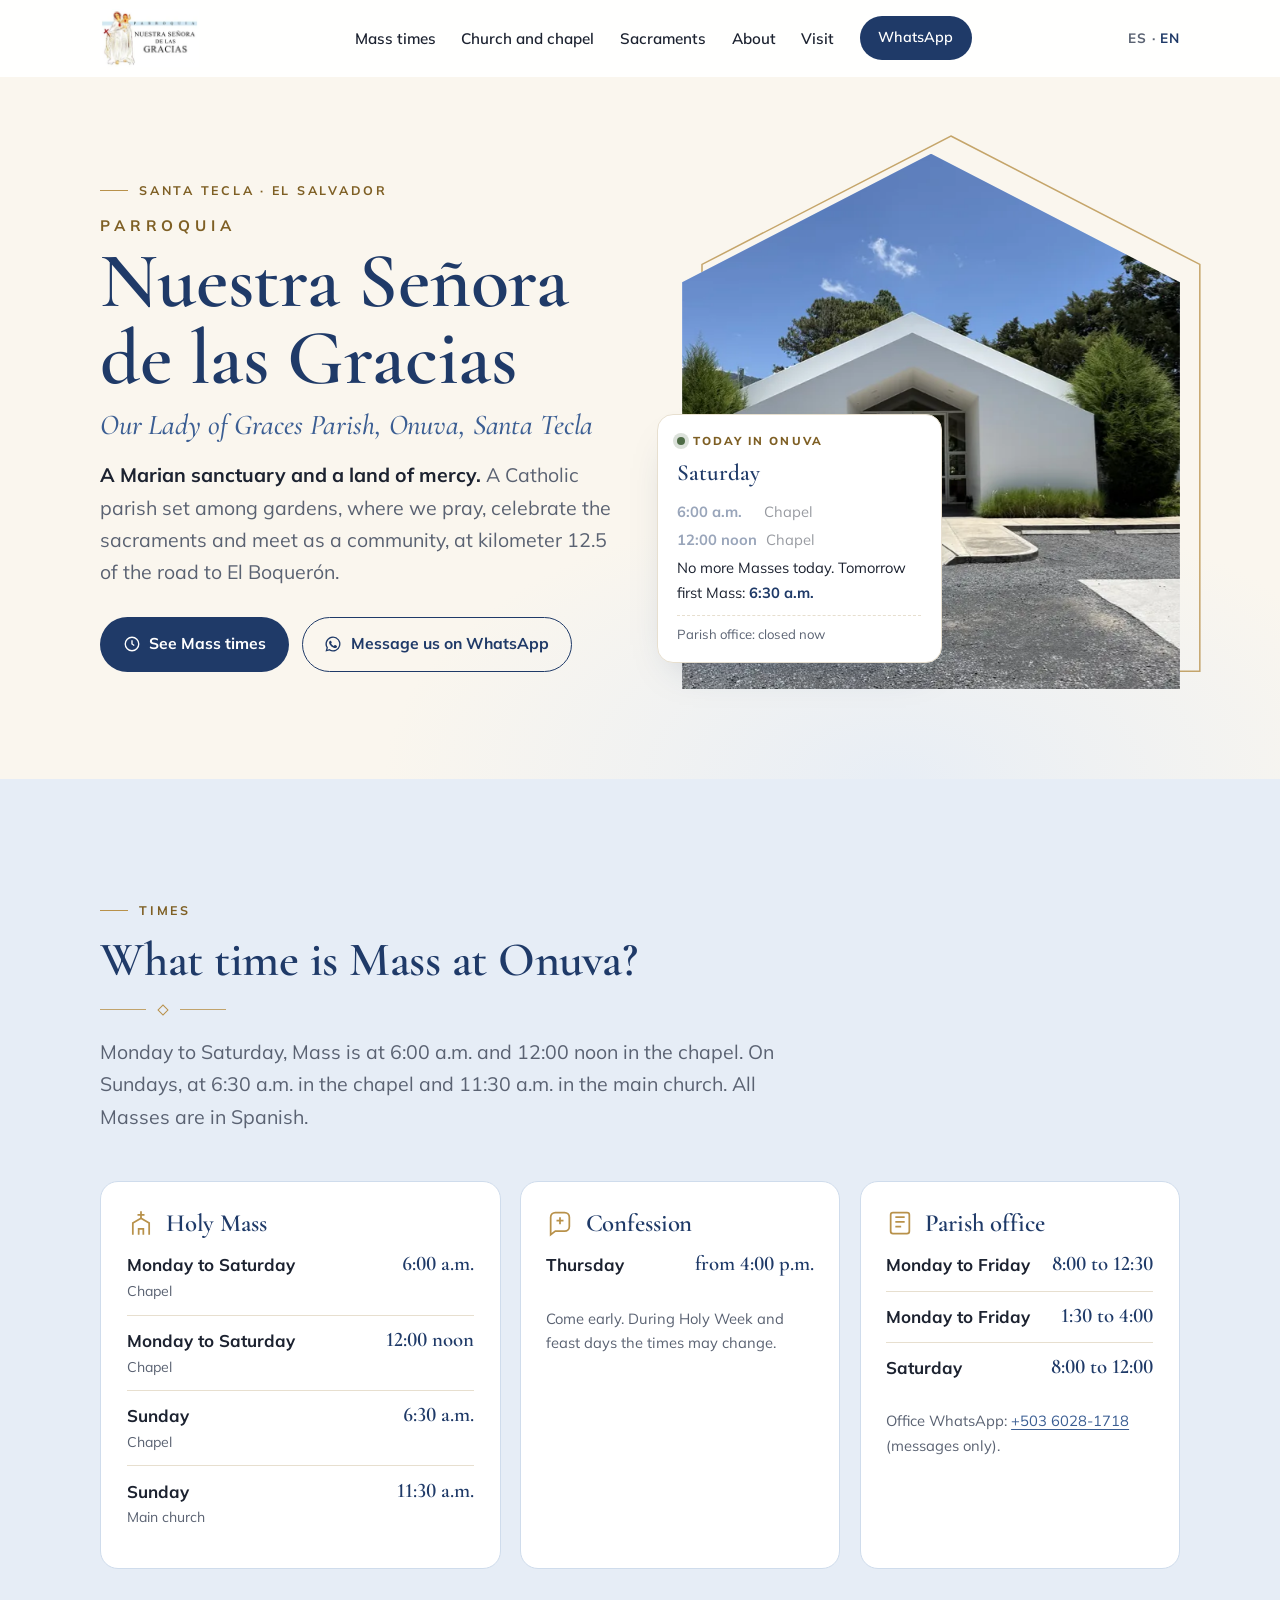
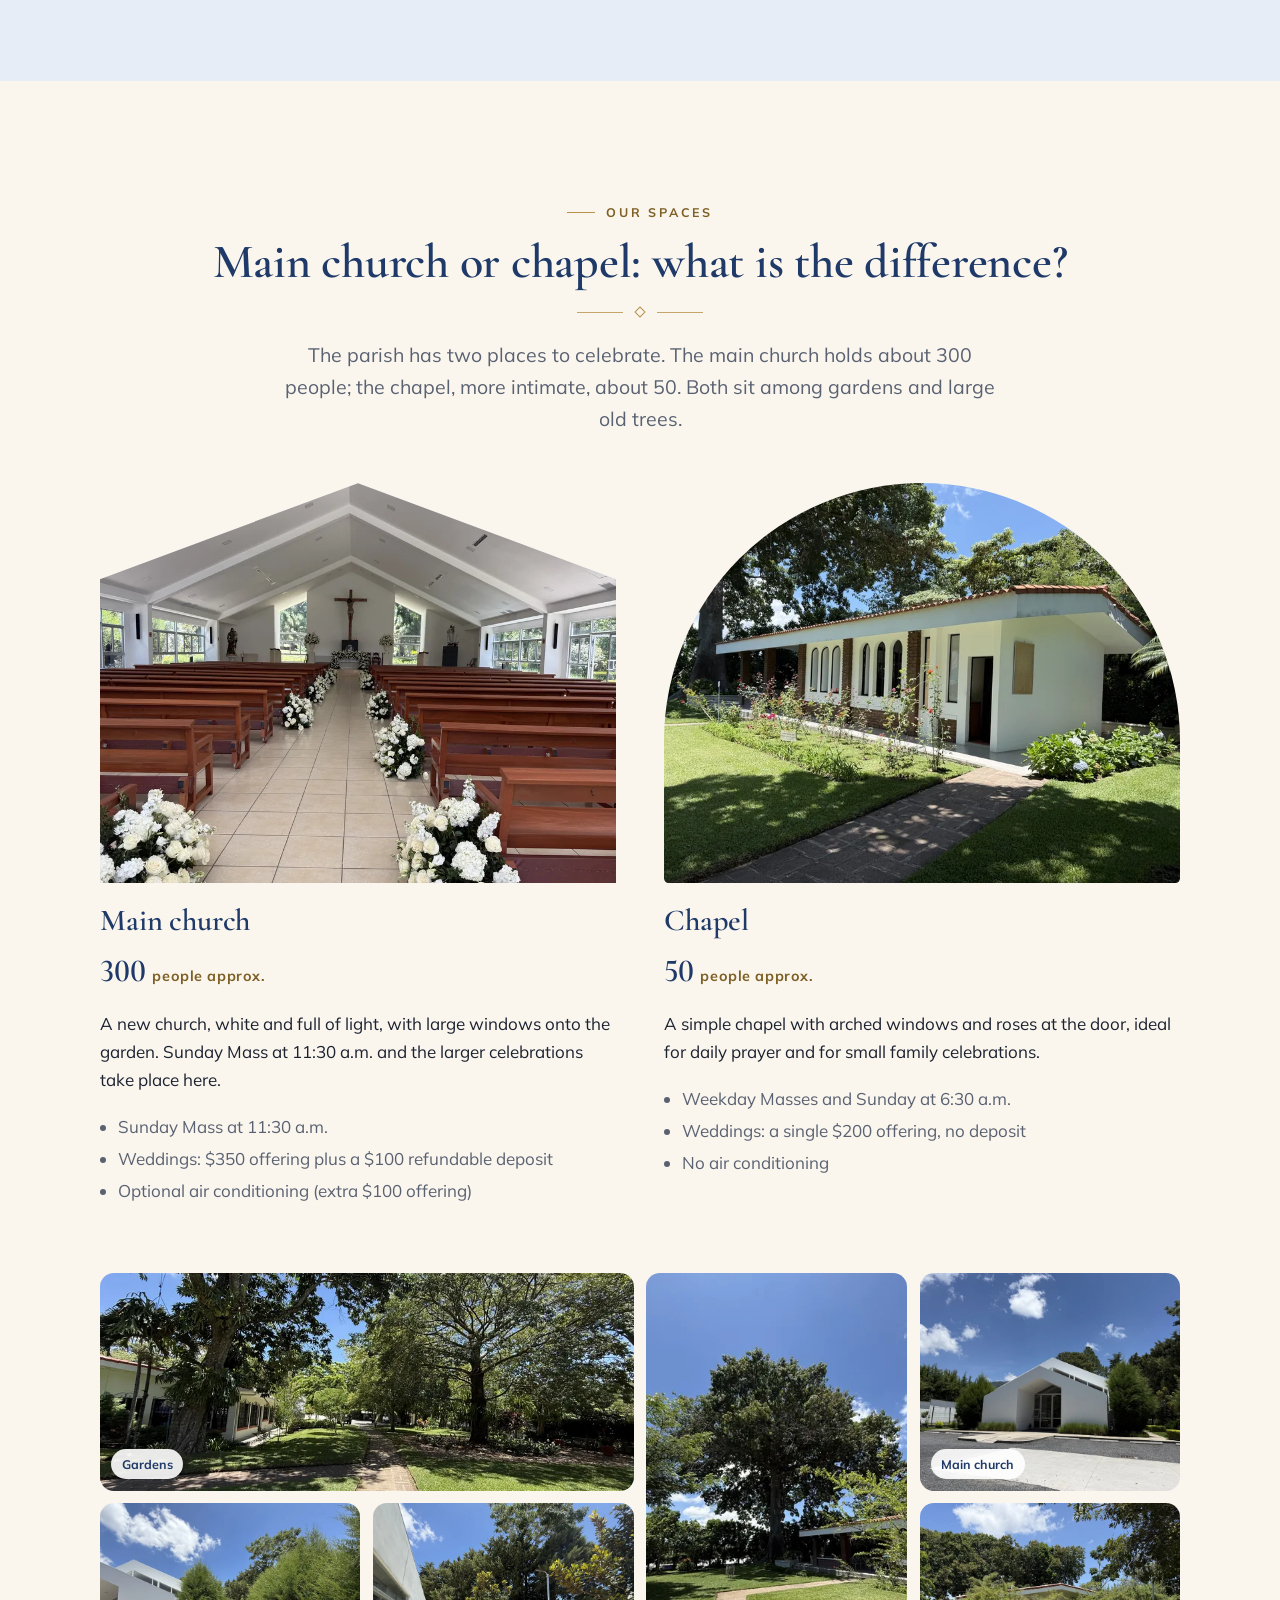
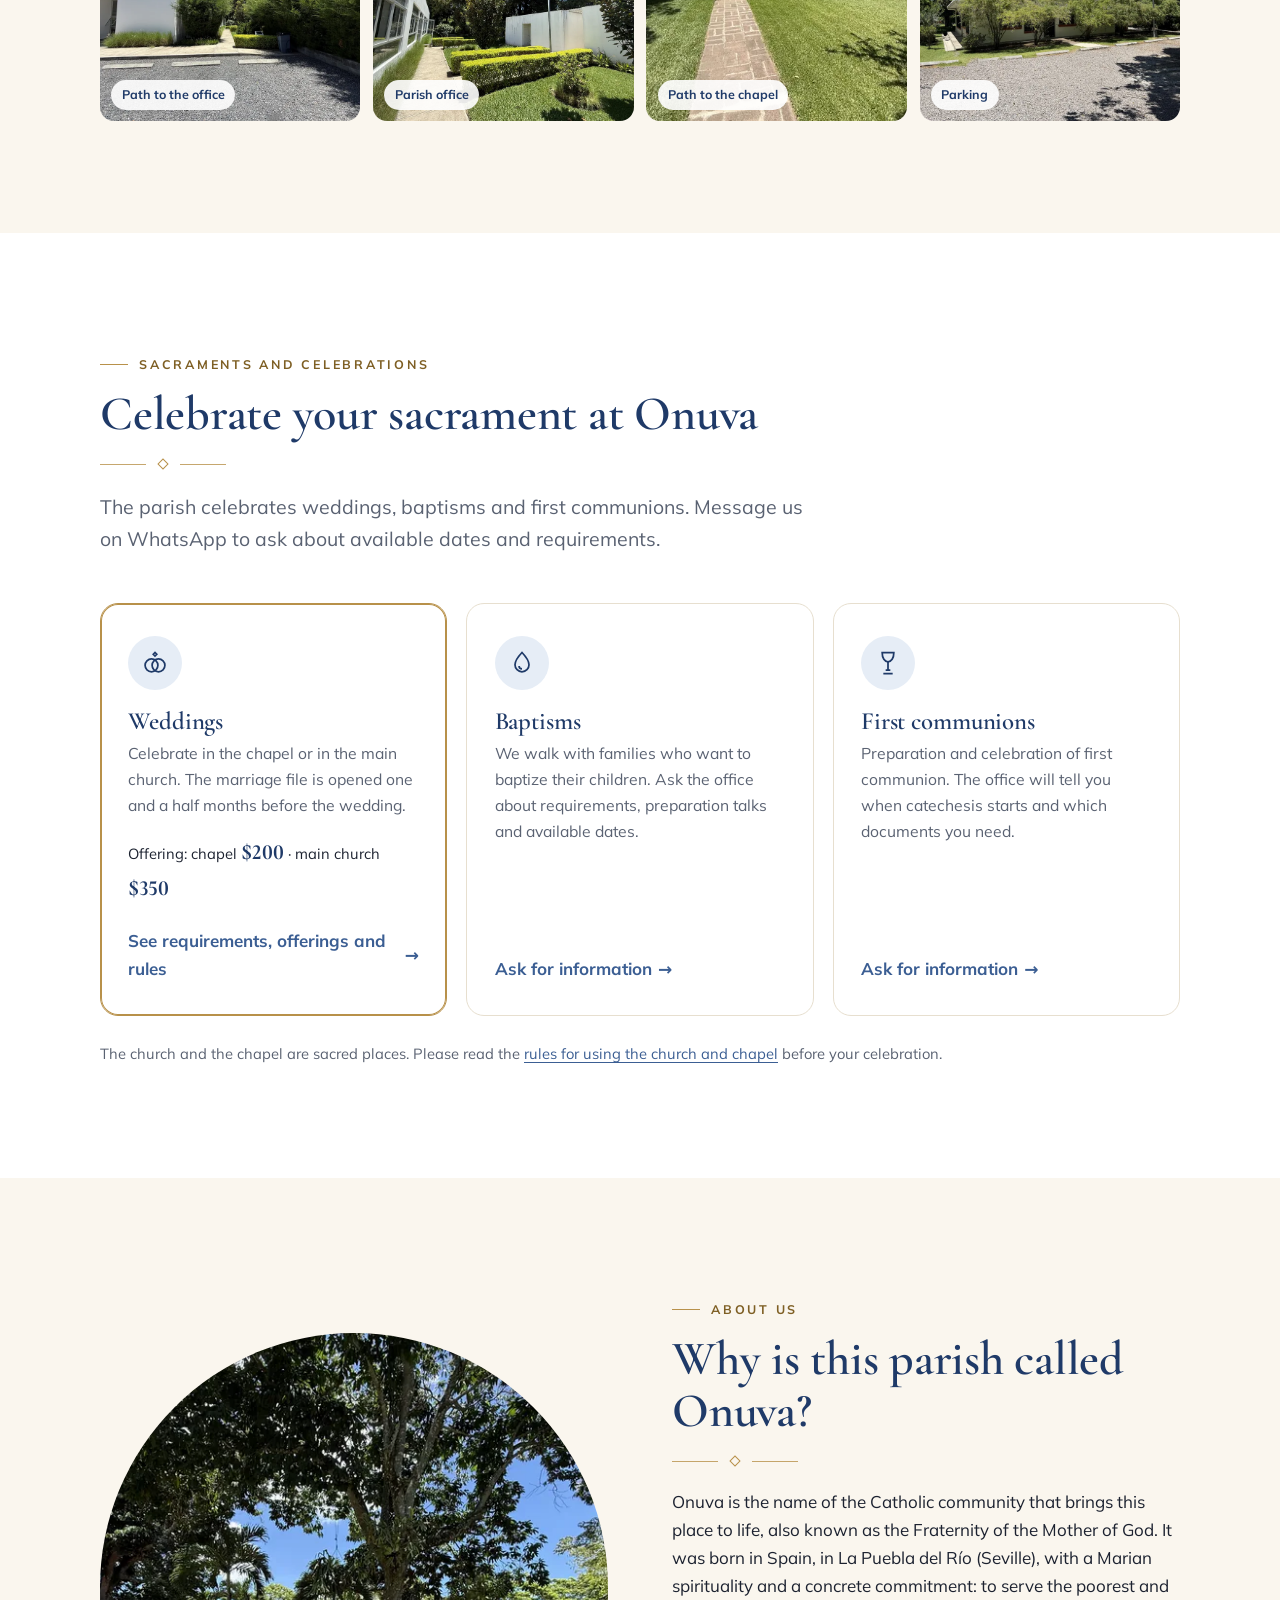
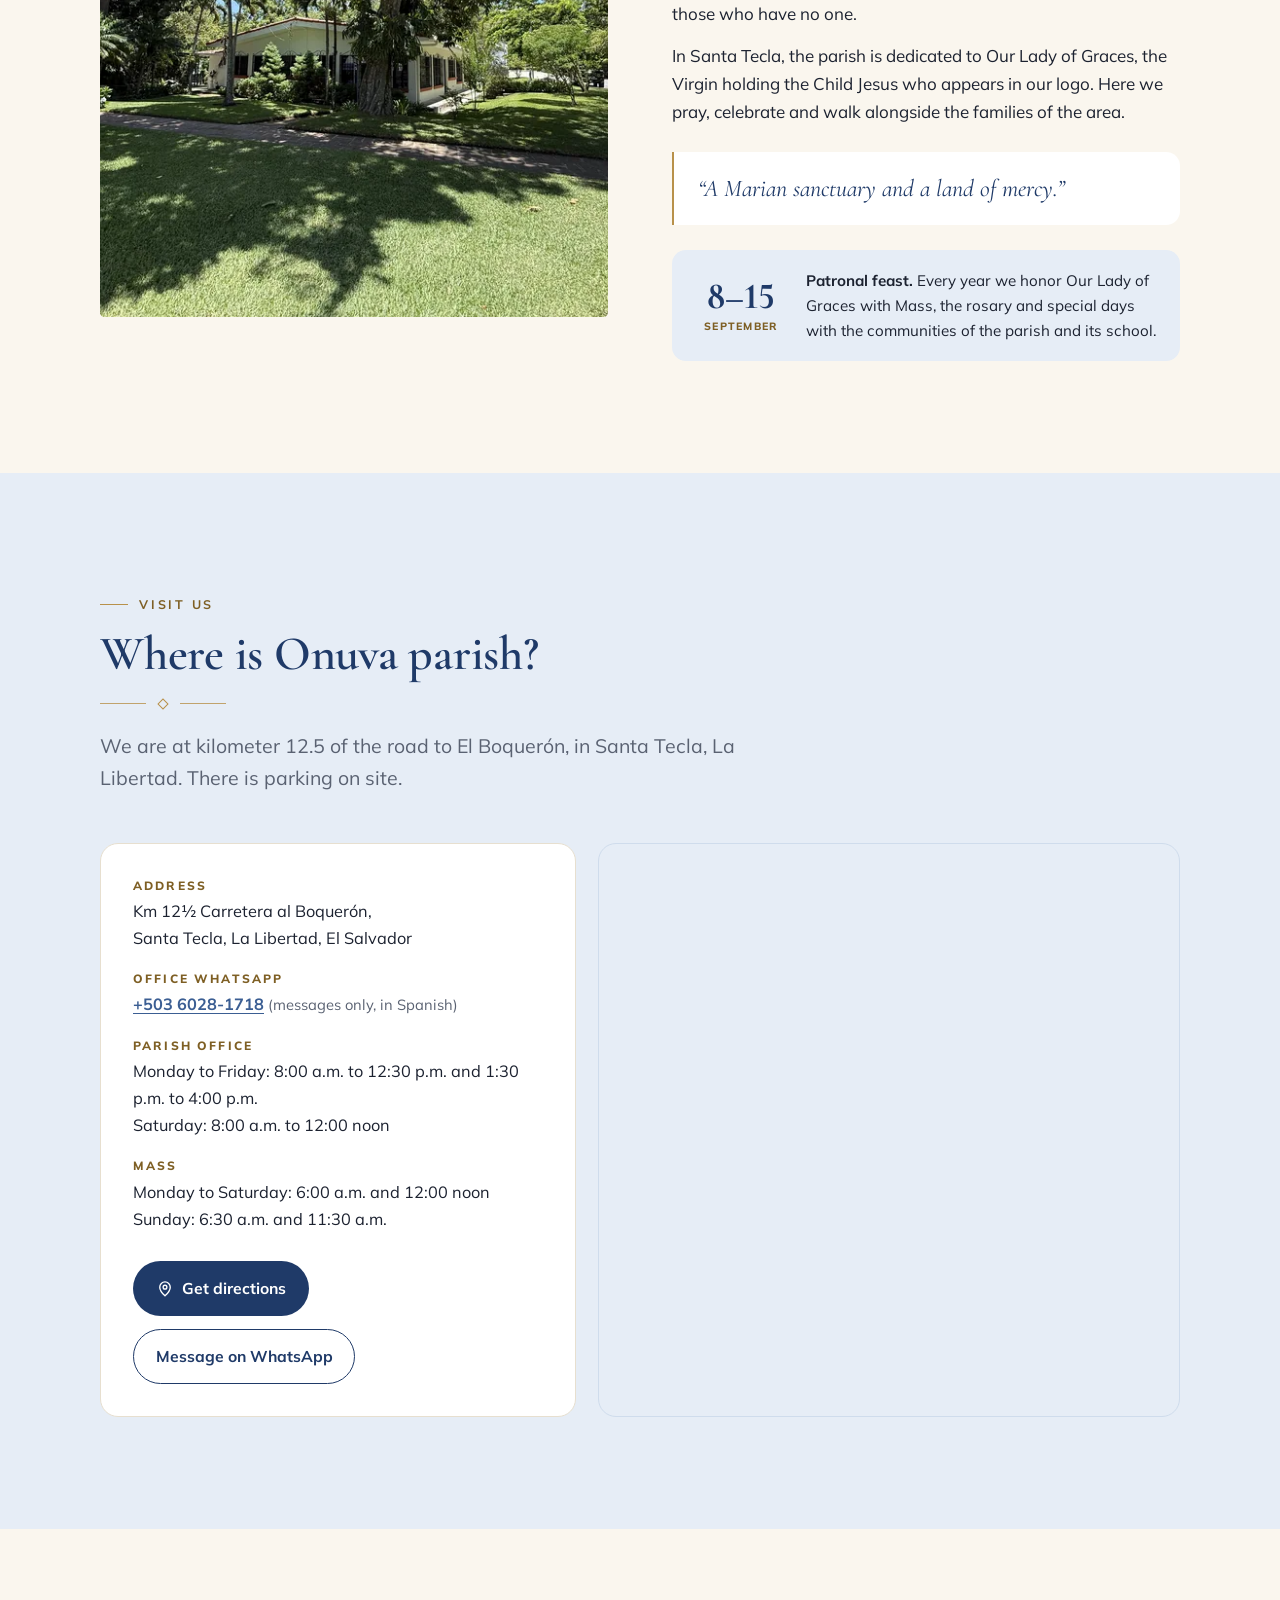
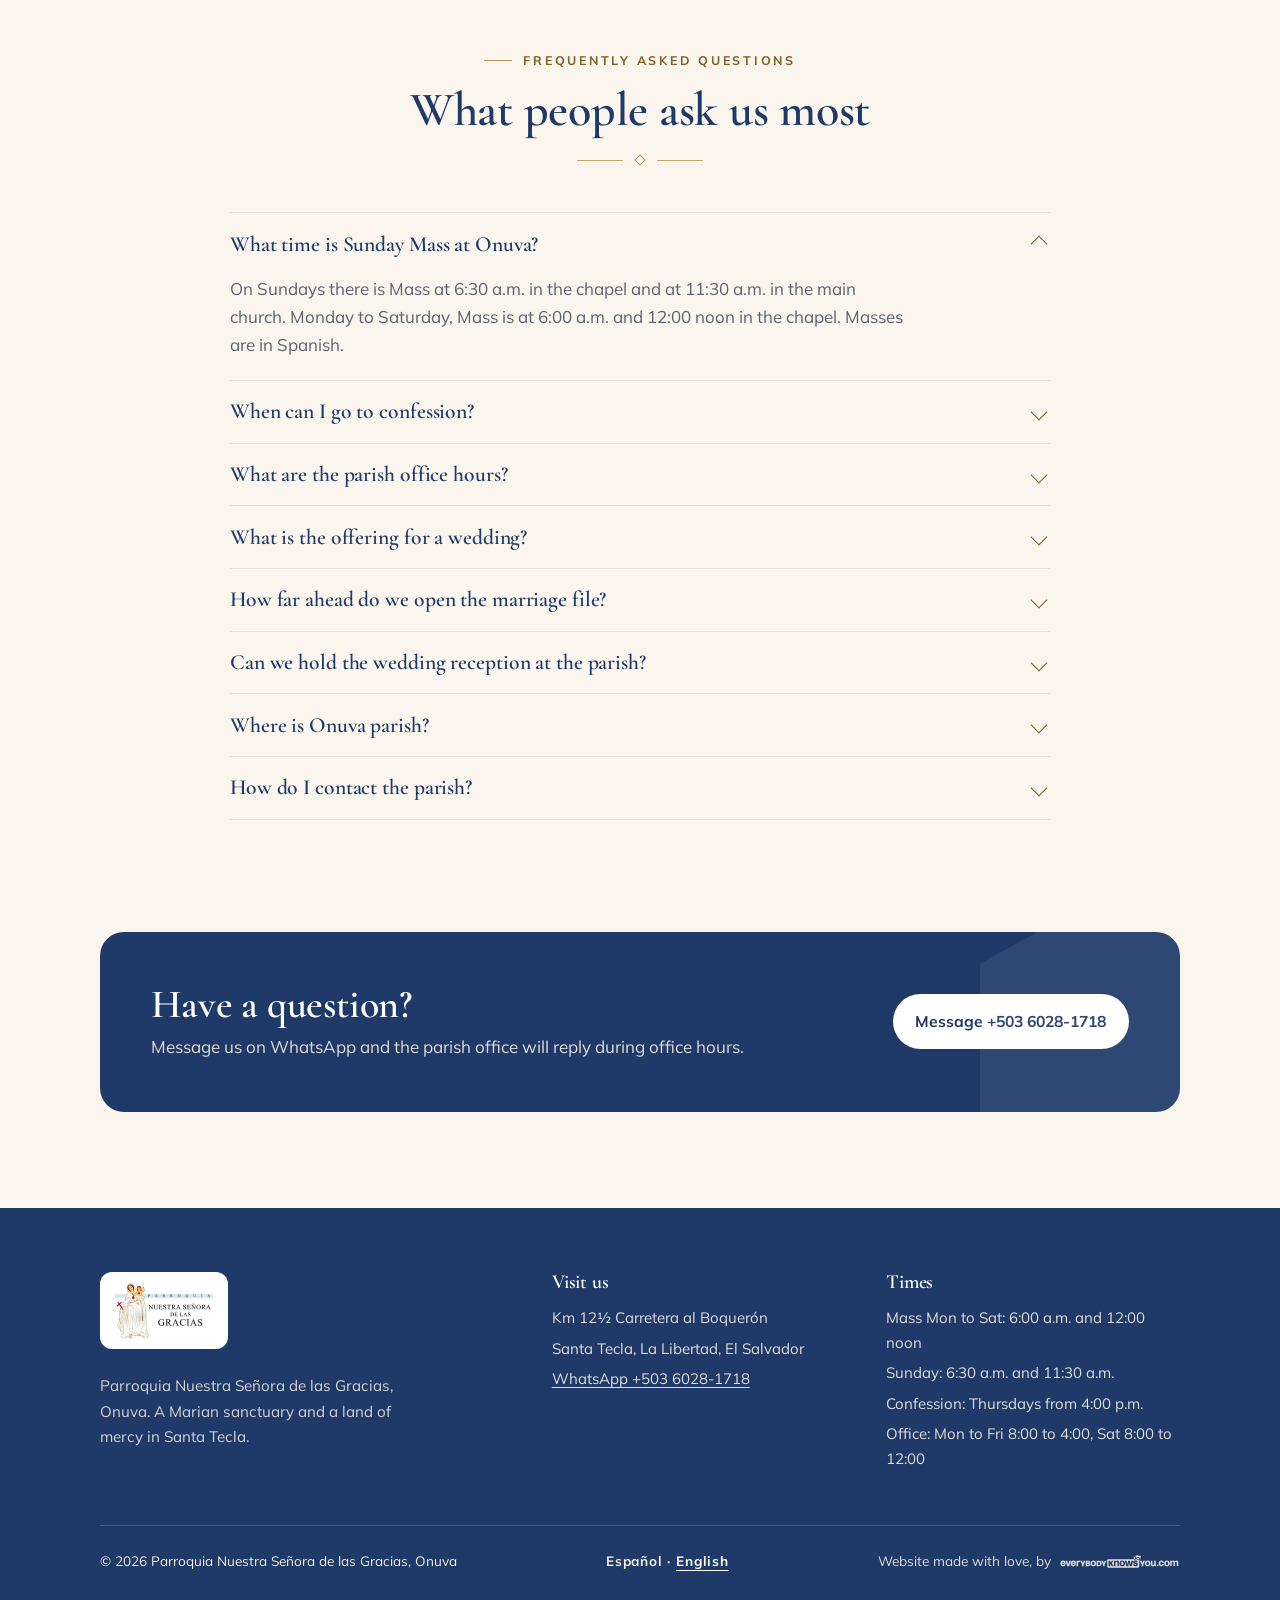
==== commit afb6b7c7: "Wedding offerings: chapel $200 with no deposit or AC; main church $350 + $100 refundable deposit, op" ====
--- a/en/index.html
+++ b/en/index.html
@@ -93,7 +93,7 @@
         {"@type": "Question", "name": "What time is Sunday Mass at Onuva?", "acceptedAnswer": {"@type": "Answer", "text": "On Sundays there is Mass at 6:30 a.m. in the chapel and at 11:30 a.m. in the main church. Monday to Saturday, Mass is at 6:00 a.m. and 12:00 noon in the chapel. Masses are in Spanish."}},
         {"@type": "Question", "name": "When can I go to confession?", "acceptedAnswer": {"@type": "Answer", "text": "Confession is on Thursdays from 4:00 p.m."}},
         {"@type": "Question", "name": "What are the parish office hours?", "acceptedAnswer": {"@type": "Answer", "text": "Monday to Friday from 8:00 a.m. to 12:30 p.m. and from 1:30 p.m. to 4:00 p.m. Saturday from 8:00 a.m. to 12:00 noon."}},
-        {"@type": "Question", "name": "What is the offering for a wedding?", "acceptedAnswer": {"@type": "Answer", "text": "The offering is $200 for the chapel and $350 for the main church, plus a $100 deposit that is returned if the rules are respected. The offering for air conditioning in the main church is $100, and for the wedding rehearsal $25."}},
+        {"@type": "Question", "name": "What is the offering for a wedding?", "acceptedAnswer": {"@type": "Answer", "text": "In the chapel the offering is $200, with no deposit. In the main church the offering is $350, plus a $100 deposit that holds your date and is returned if the rules are respected. Air conditioning is optional and only available in the main church, for an extra $100 offering. The offering for the wedding rehearsal is $25."}},
         {"@type": "Question", "name": "How far ahead do we open the marriage file?", "acceptedAnswer": {"@type": "Answer", "text": "The marriage file is opened one and a half months before the wedding, not days or weeks before. An appointment is only booked when all documents are complete."}},
         {"@type": "Question", "name": "Can we hold the wedding reception at the parish?", "acceptedAnswer": {"@type": "Answer", "text": "No. The parish offers the church and chapel as a service for the religious ceremony only. The reception takes place somewhere else."}},
         {"@type": "Question", "name": "Where is Onuva parish?", "acceptedAnswer": {"@type": "Answer", "text": "At kilometer 12.5 of the road to El Boquerón (Carretera al Boquerón), Santa Tecla, La Libertad, El Salvador. There is parking on site."}},
@@ -216,7 +216,8 @@
           <p>A new church, white and full of light, with large windows onto the garden. Sunday Mass at 11:30 a.m. and the larger celebrations take place here.</p>
           <ul>
             <li>Sunday Mass at 11:30 a.m.</li>
-            <li>Weddings: $350 offering, optional air conditioning</li>
+            <li>Weddings: $350 offering plus a $100 refundable deposit</li>
+            <li>Optional air conditioning (extra $100 offering)</li>
           </ul>
         </article>
         <article class="space reveal d1">
@@ -226,7 +227,8 @@
           <p>A simple chapel with arched windows and roses at the door, ideal for daily prayer and for small family celebrations.</p>
           <ul>
             <li>Weekday Masses and Sunday at 6:30 a.m.</li>
-            <li>Weddings: $200 offering</li>
+            <li>Weddings: a single $200 offering, no deposit</li>
+            <li>No air conditioning</li>
           </ul>
         </article>
       </div>
@@ -334,7 +336,7 @@
         <details open><summary><h3>What time is Sunday Mass at Onuva?</h3></summary><p>On Sundays there is Mass at 6:30 a.m. in the chapel and at 11:30 a.m. in the main church. Monday to Saturday, Mass is at 6:00 a.m. and 12:00 noon in the chapel. Masses are in Spanish.</p></details>
         <details><summary><h3>When can I go to confession?</h3></summary><p>Confession is on Thursdays from 4:00 p.m.</p></details>
         <details><summary><h3>What are the parish office hours?</h3></summary><p>Monday to Friday from 8:00 a.m. to 12:30 p.m. and from 1:30 p.m. to 4:00 p.m. Saturday from 8:00 a.m. to 12:00 noon.</p></details>
-        <details><summary><h3>What is the offering for a wedding?</h3></summary><p>The offering is $200 for the chapel and $350 for the main church, plus a $100 deposit that is returned if the rules are respected. The offering for air conditioning in the main church is $100, and for the wedding rehearsal $25. <a href="weddings.html">See all requirements</a>.</p></details>
+        <details><summary><h3>What is the offering for a wedding?</h3></summary><p>In the chapel the offering is $200, with no deposit. In the main church the offering is $350, plus a $100 deposit that holds your date and is returned if the rules are respected. Air conditioning is optional and only available in the main church, for an extra $100 offering. The offering for the wedding rehearsal is $25. <a href="weddings.html">See all requirements</a>.</p></details>
         <details><summary><h3>How far ahead do we open the marriage file?</h3></summary><p>The marriage file is opened one and a half months before the wedding, not days or weeks before. An appointment is only booked when all documents are complete.</p></details>
         <details><summary><h3>Can we hold the wedding reception at the parish?</h3></summary><p>No. The parish offers the church and chapel as a service for the religious ceremony only. The reception takes place somewhere else.</p></details>
         <details><summary><h3>Where is Onuva parish?</h3></summary><p>At kilometer 12.5 of the road to El Boquerón (Carretera al Boquerón), Santa Tecla, La Libertad, El Salvador. There is parking on site.</p></details>
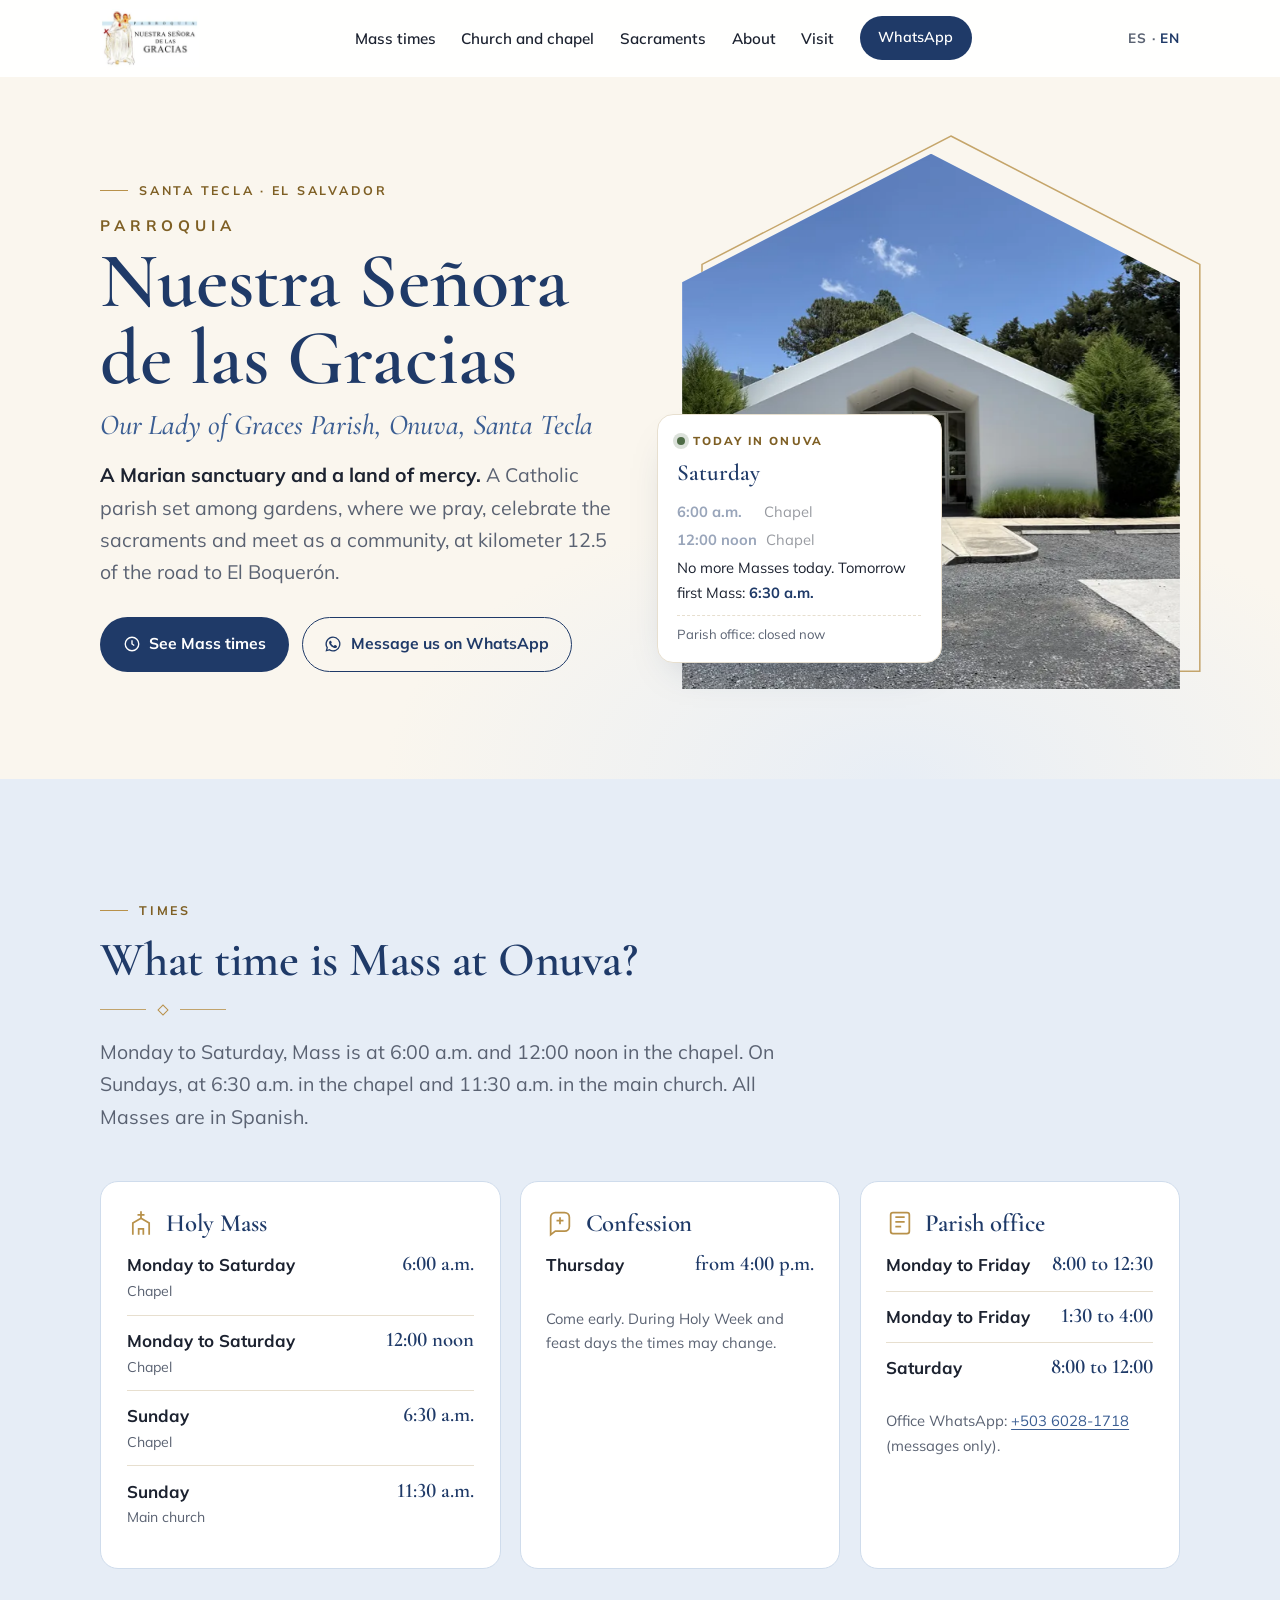
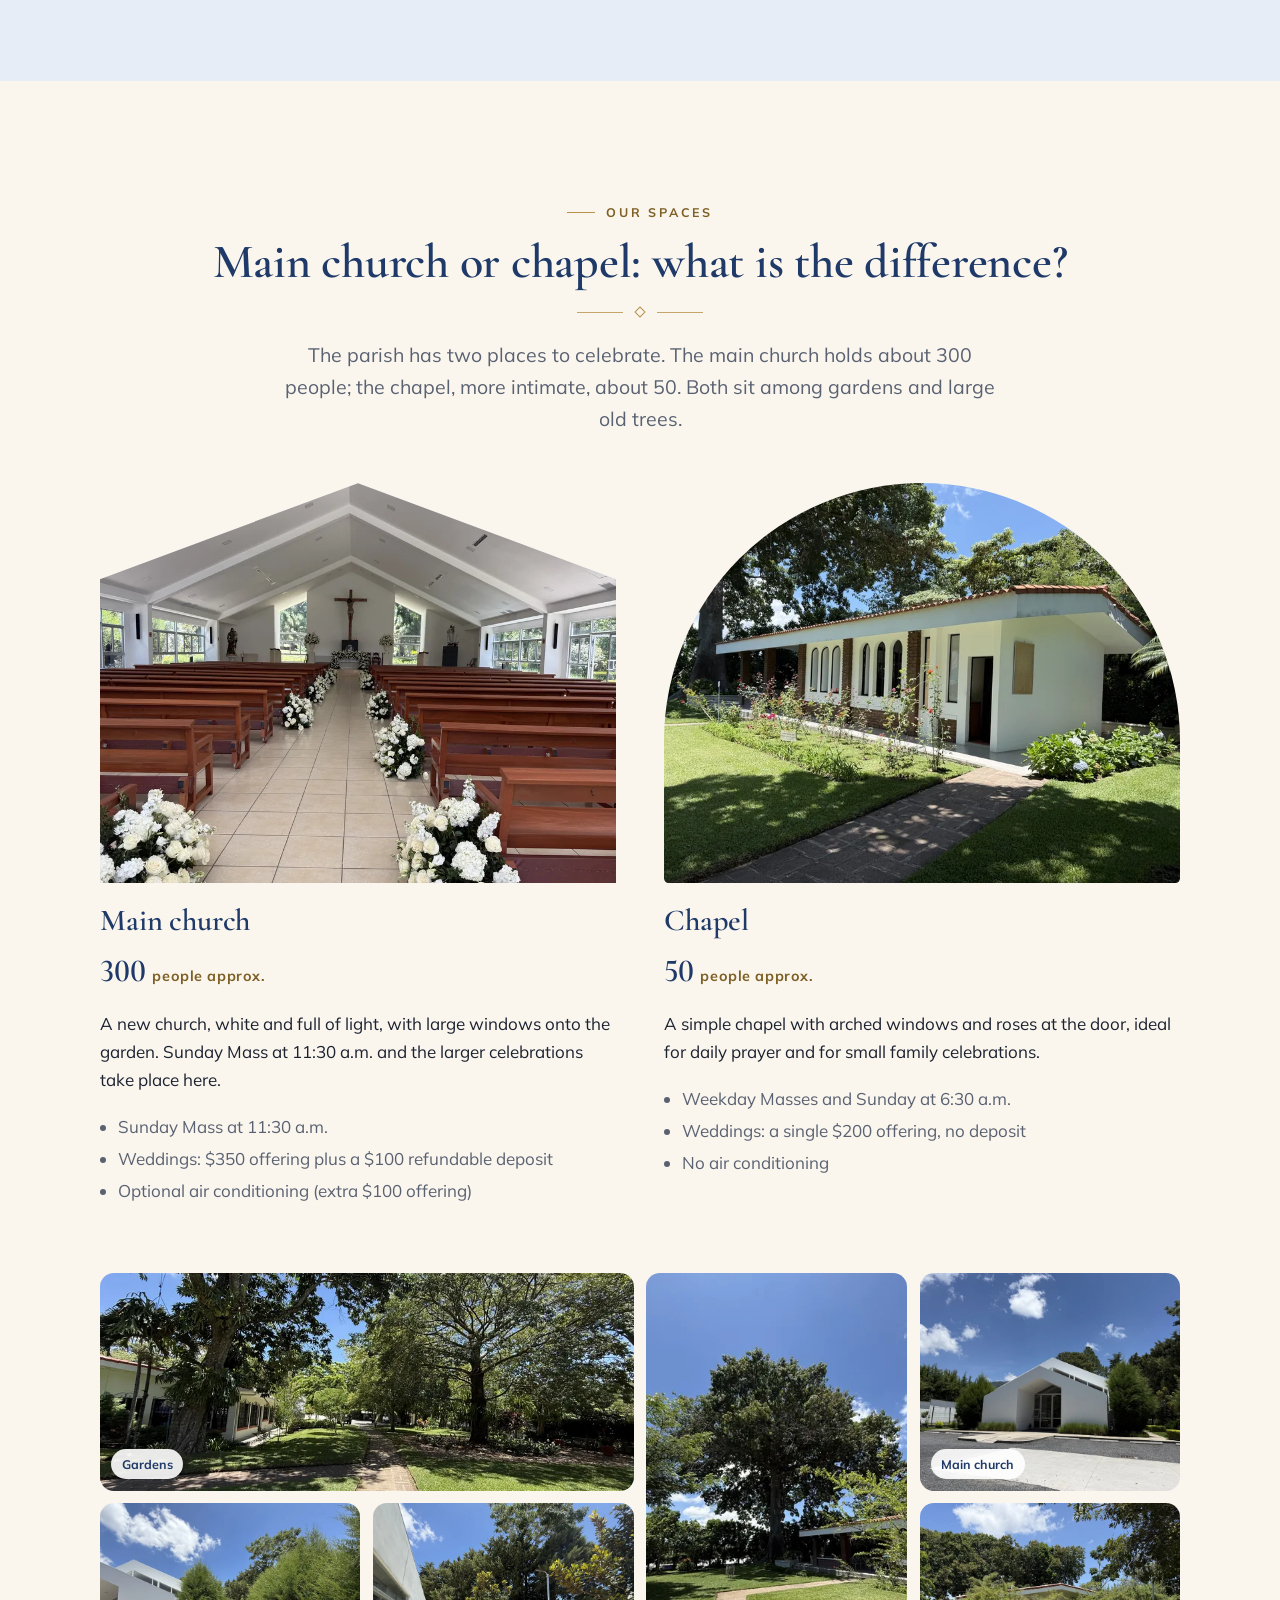
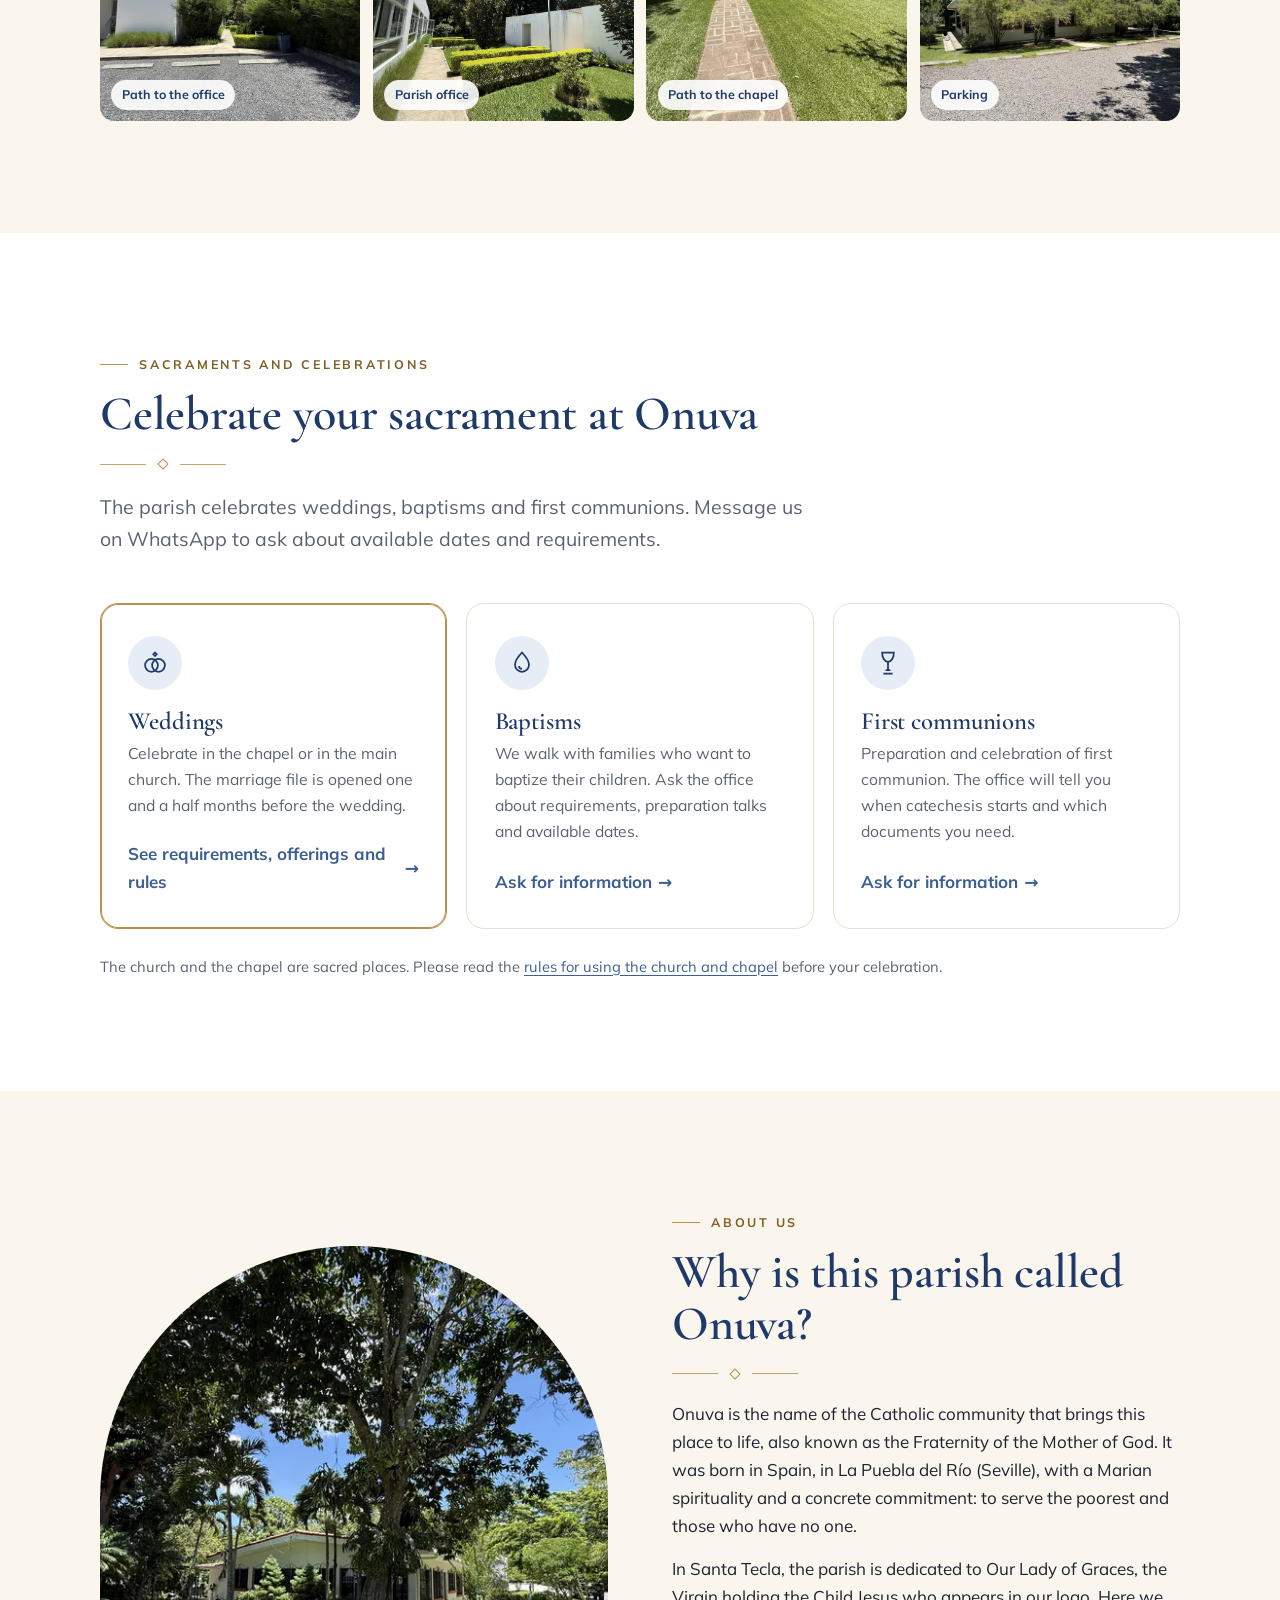
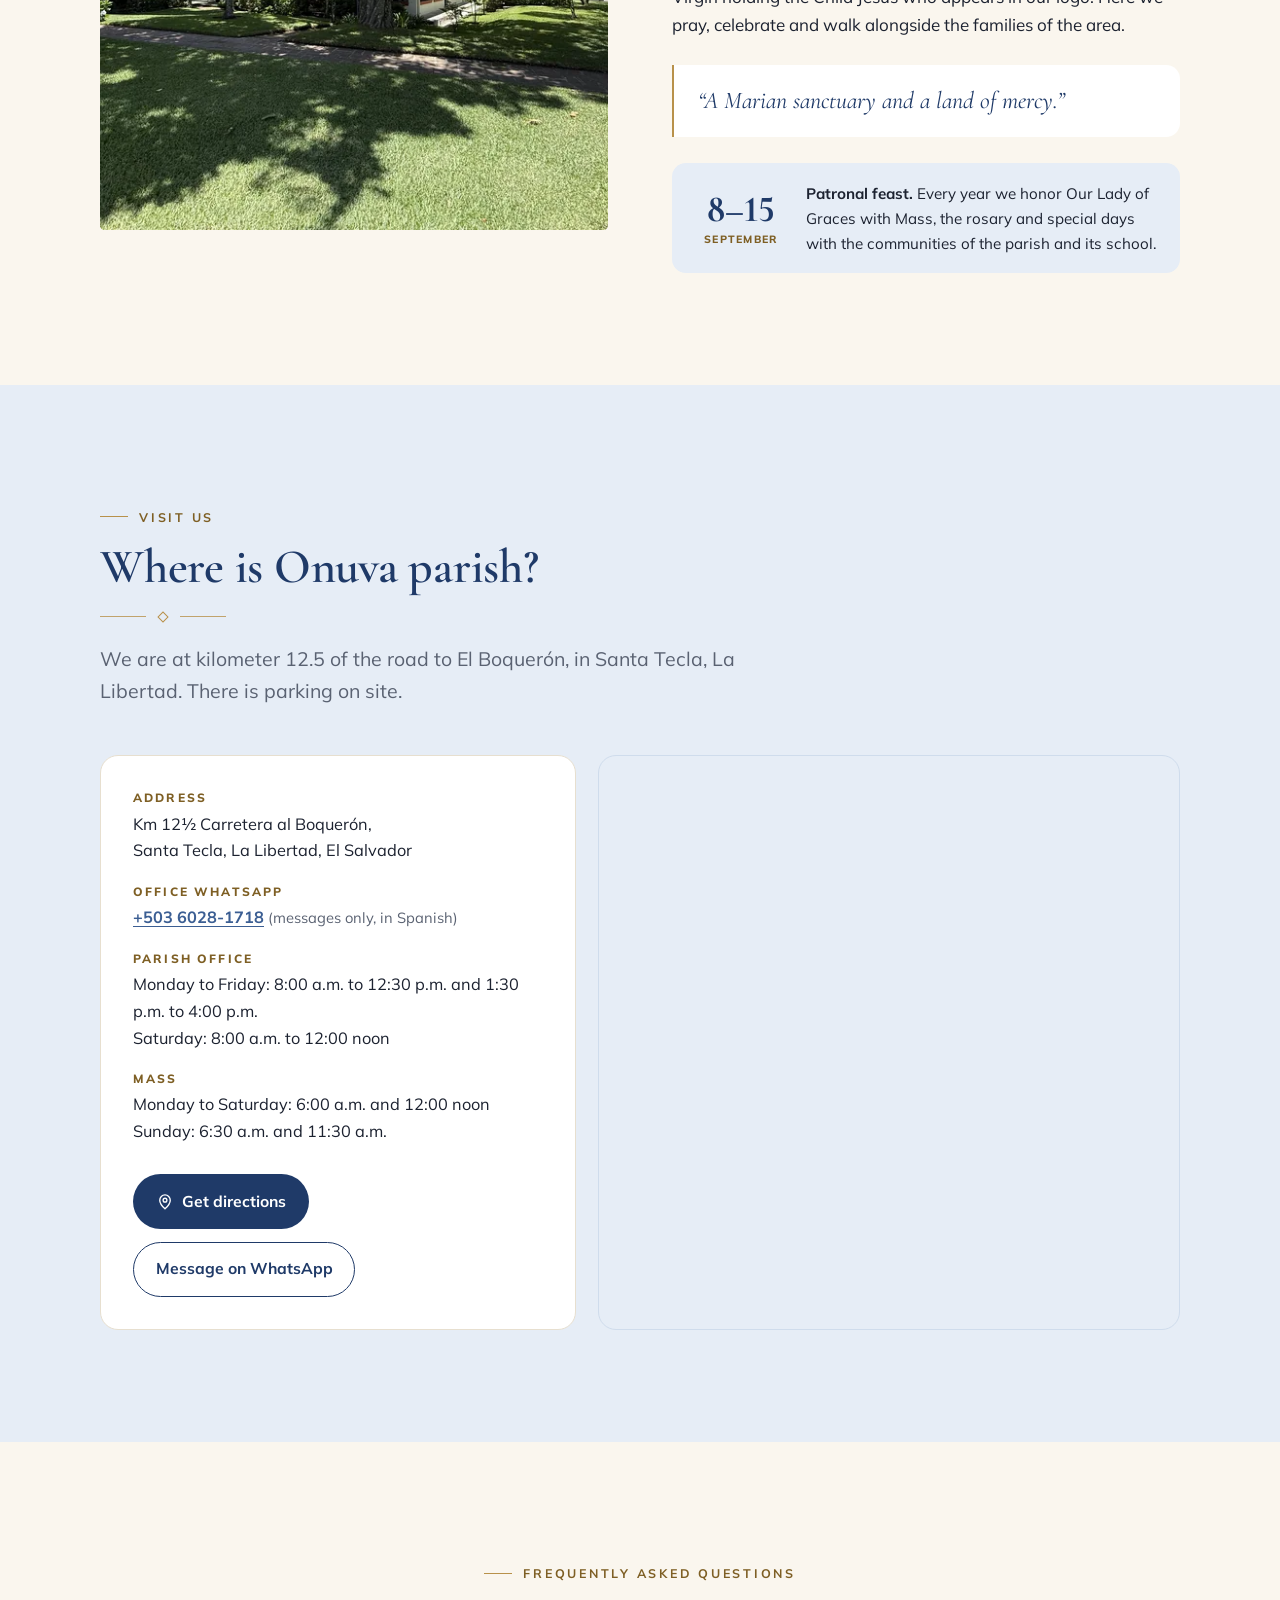
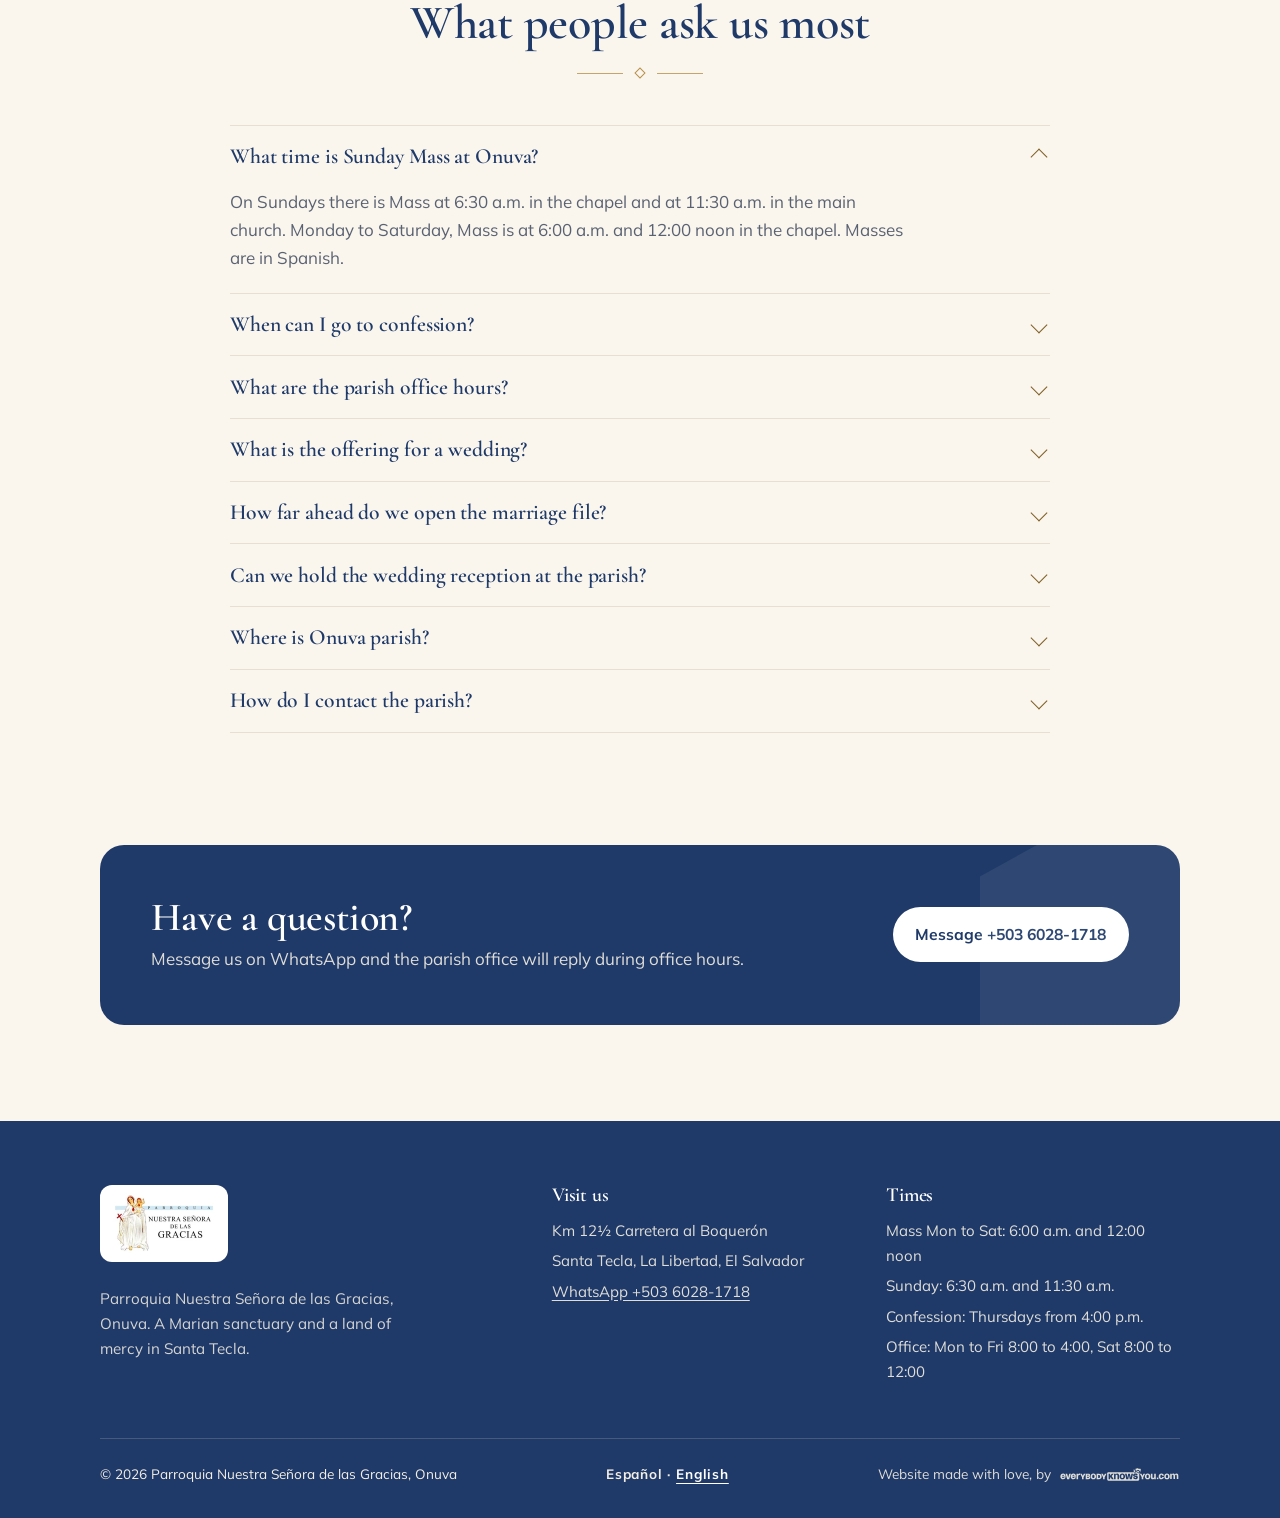
==== commit e23fe474: "Remove ofrenda amounts from the home wedding card; exact map pin for directions; FAQ address consist" ====
--- a/en/index.html
+++ b/en/index.html
@@ -257,7 +257,6 @@
           <div class="icon"><svg viewBox="0 0 24 24" fill="none" stroke="currentColor" stroke-width="1.5" aria-hidden="true"><circle cx="9" cy="14" r="5.5"/><circle cx="15" cy="14" r="5.5"/><path d="M10.5 4.5 12 3l1.5 1.5L12 6z"/></svg></div>
           <h3>Weddings</h3>
           <p>Celebrate in the chapel or in the main church. The marriage file is opened one and a half months before the wedding.</p>
-          <p class="price">Offering: chapel <b>$200</b> · main church <b>$350</b></p>
           <a class="more" href="weddings.html">See requirements, offerings and rules</a>
         </article>
         <article class="sac reveal d1">
@@ -312,7 +311,7 @@
             <div><dt>Mass</dt><dd>Monday to Saturday: 6:00 a.m. and 12:00 noon<br>Sunday: 6:30 a.m. and 11:30 a.m.</dd></div>
           </dl>
           <div class="btn-row">
-            <a class="btn btn-primary" href="https://www.google.com/maps/search/?api=1&amp;query=Parroquia%20Nuestra%20Se%C3%B1ora%20de%20las%20Gracias%20Onuva%20Santa%20Tecla" target="_blank" rel="noopener">
+            <a class="btn btn-primary" href="https://www.google.com/maps/search/?api=1&amp;query=Parroquia%20Nuestra%20Se%C3%B1ora%20de%20las%20Gracias%20Onuva%20Santa%20Tecla&amp;query_place_id=ChIJNTNGV6gvY48R6ByUzG1daOA" target="_blank" rel="noopener">
               <svg viewBox="0 0 24 24" fill="none" stroke="currentColor" stroke-width="1.8" aria-hidden="true"><path d="M12 21s-7-6.2-7-11.5a7 7 0 0 1 14 0C19 14.8 12 21 12 21z"/><circle cx="12" cy="9.5" r="2.5"/></svg>
               Get directions</a>
             <a class="btn btn-ghost" href="https://wa.me/50360281718?text=Hello%2C%20I%20would%20like%20some%20information%20about%20the%20parish." target="_blank" rel="noopener">Message on WhatsApp</a>
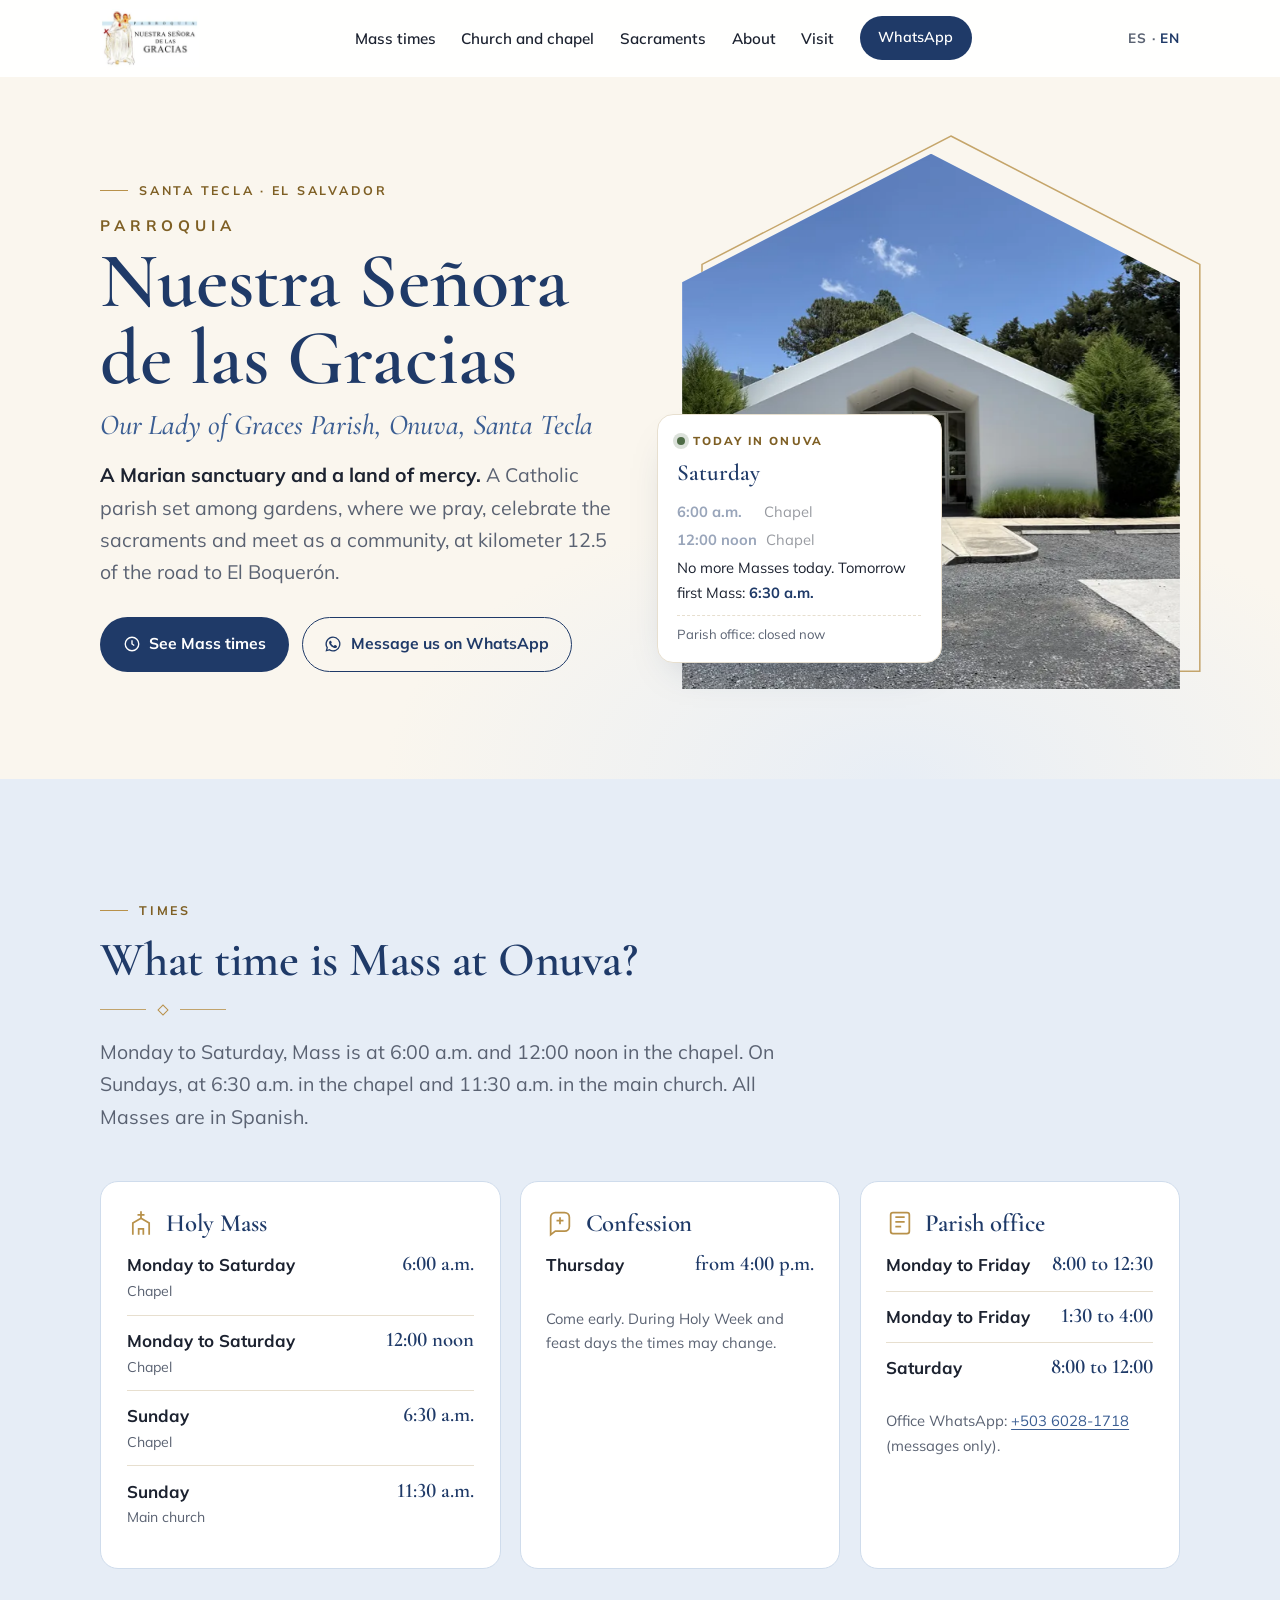
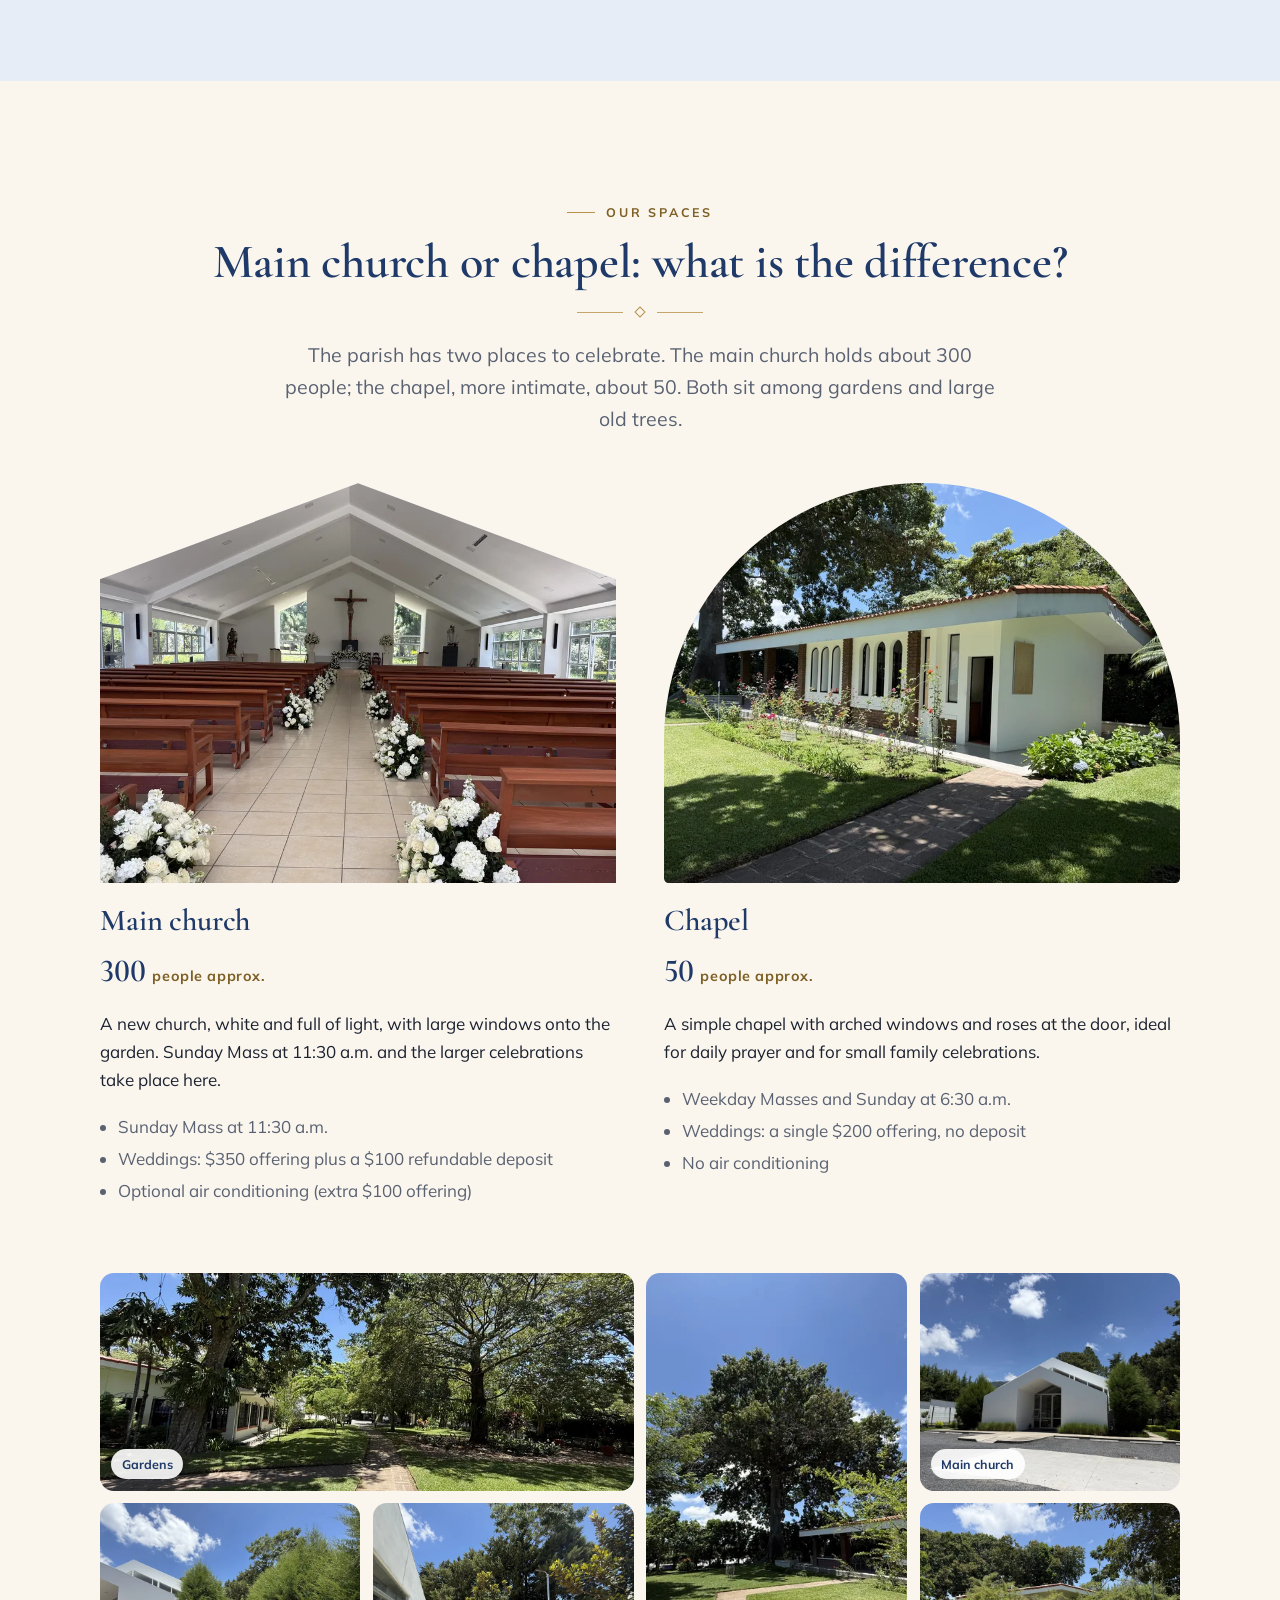
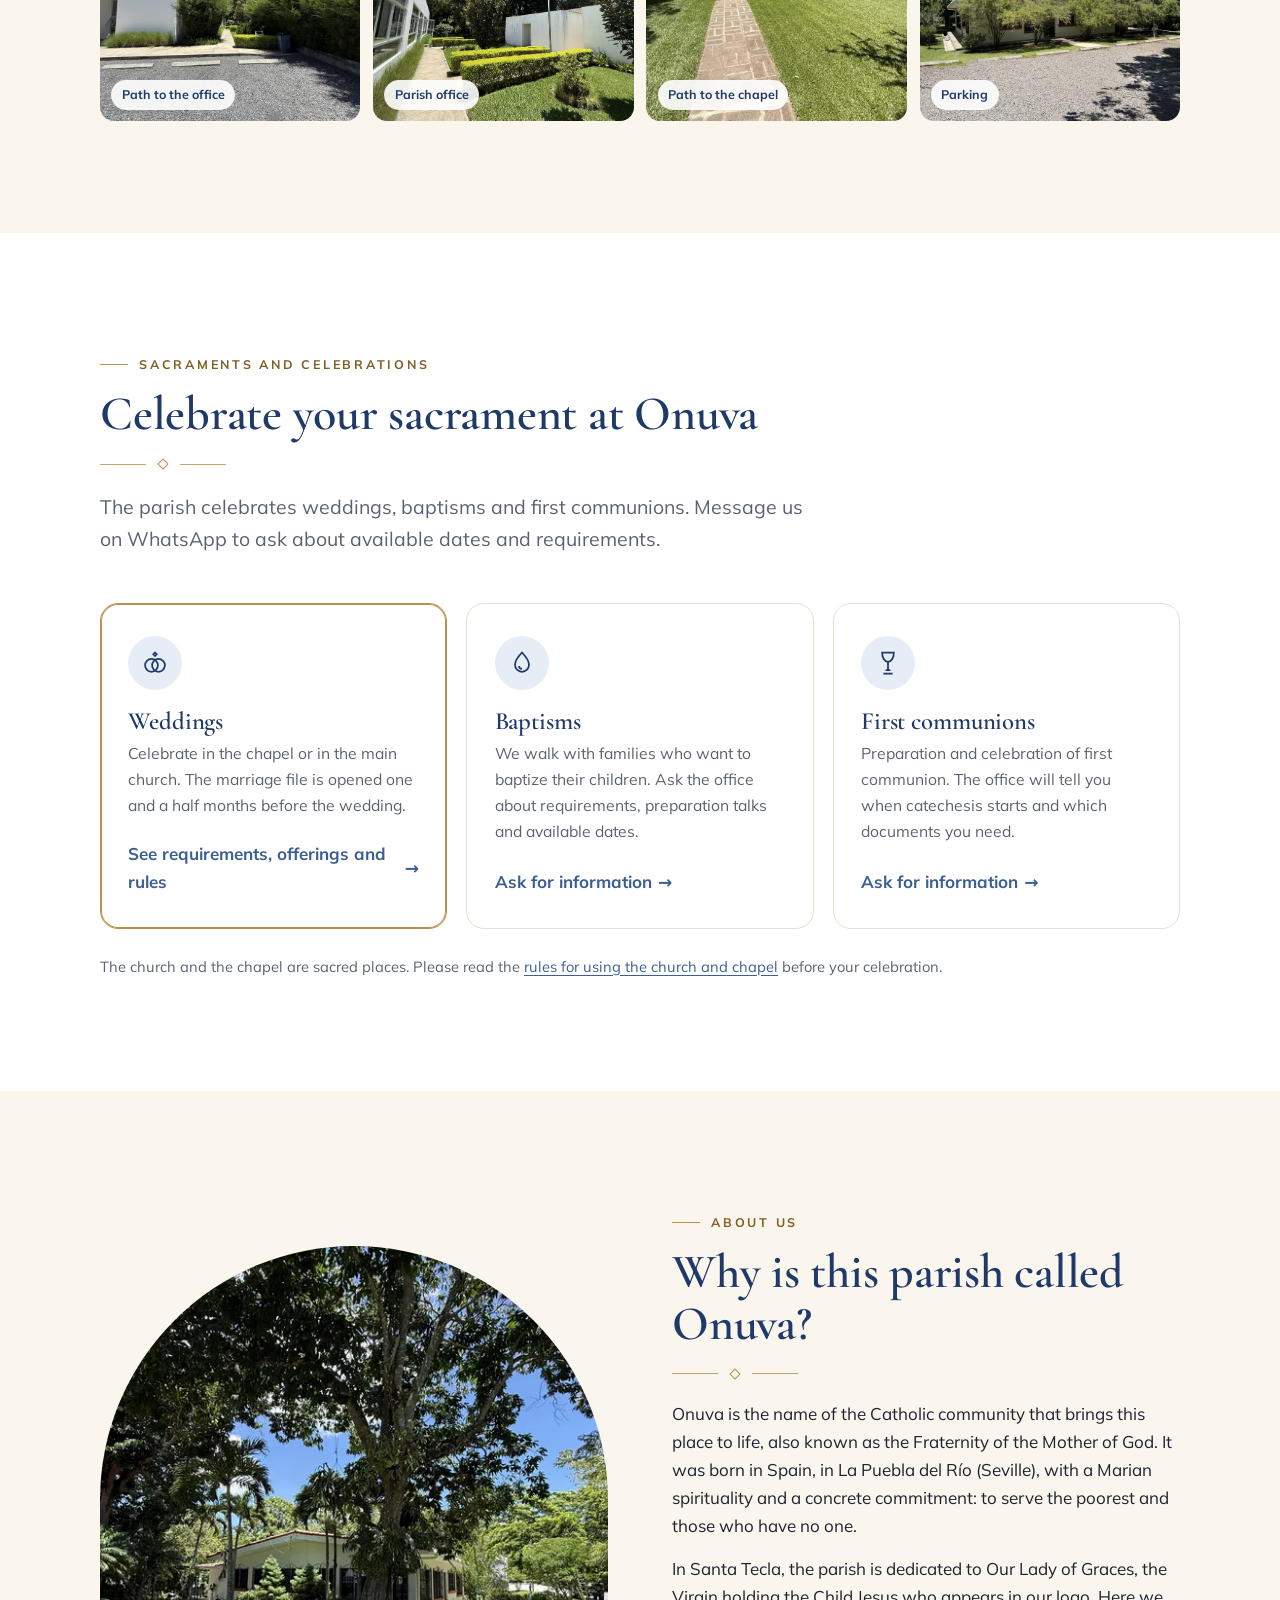
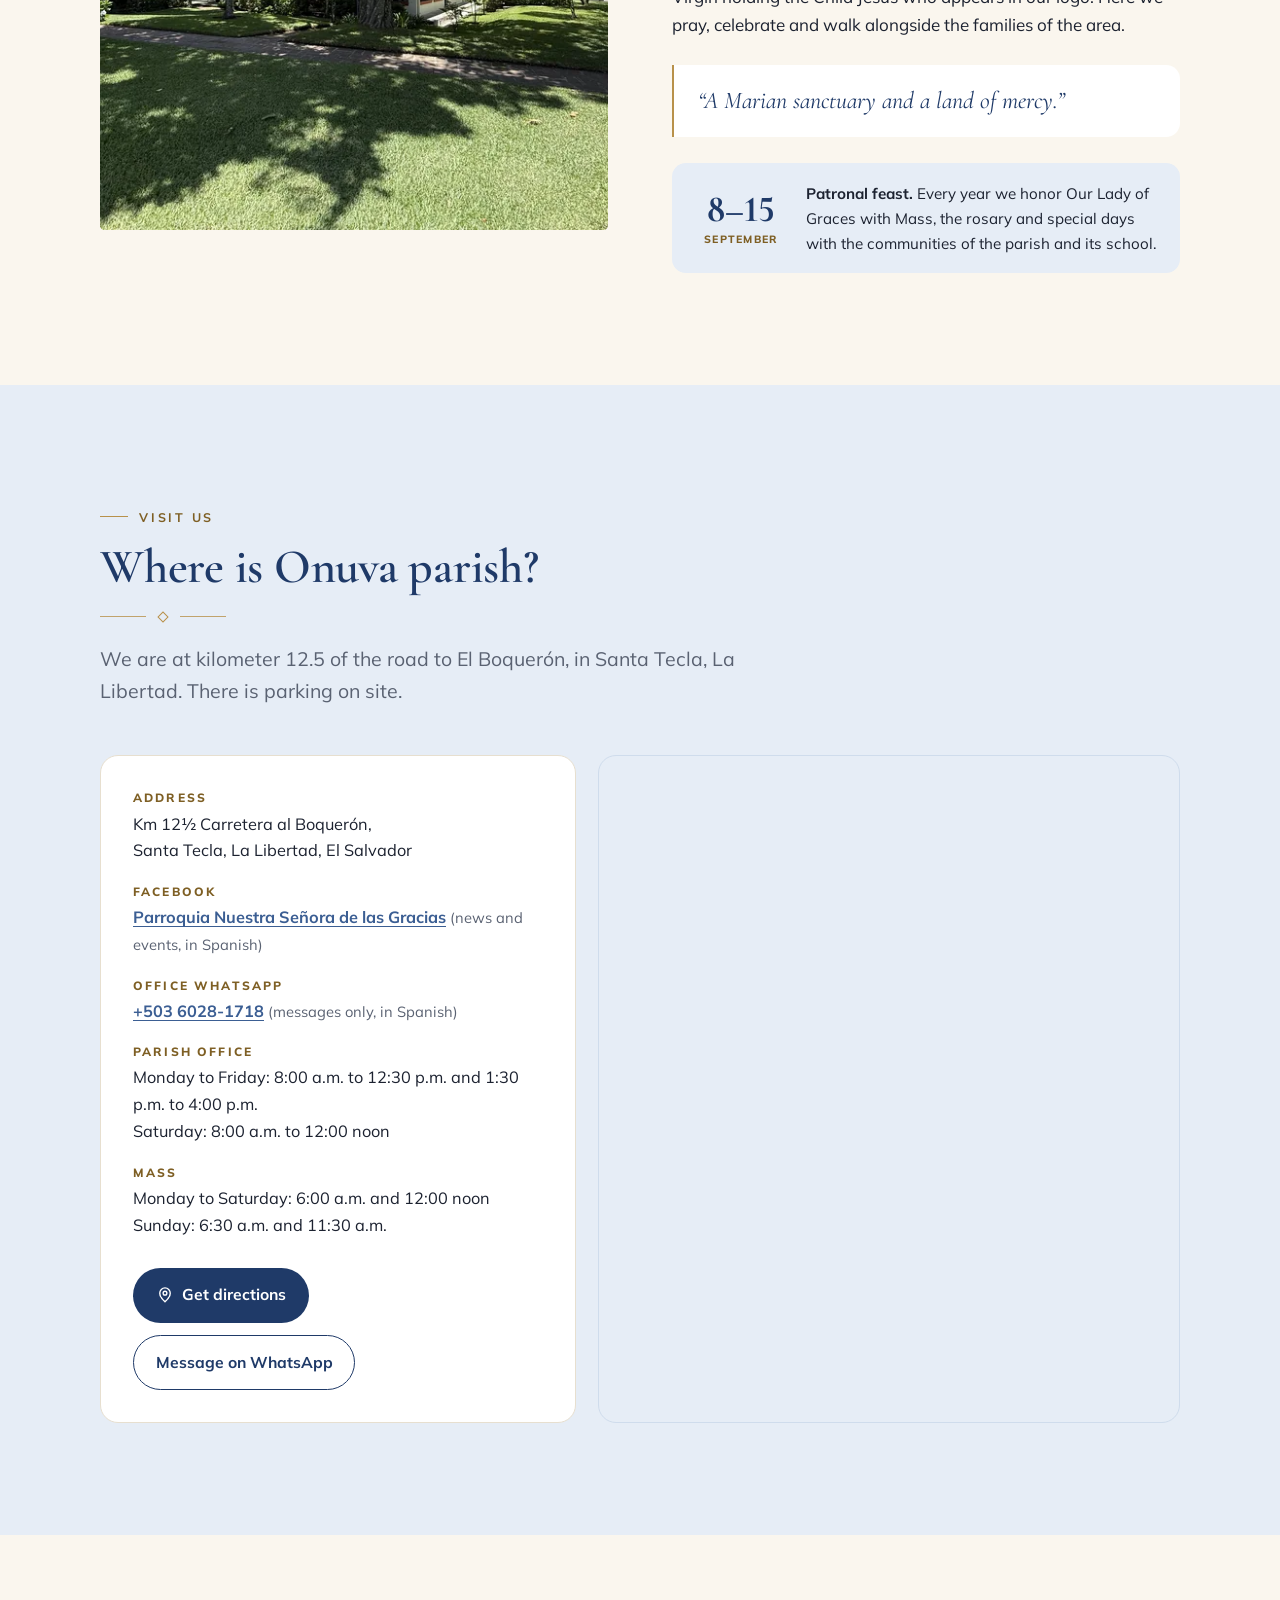
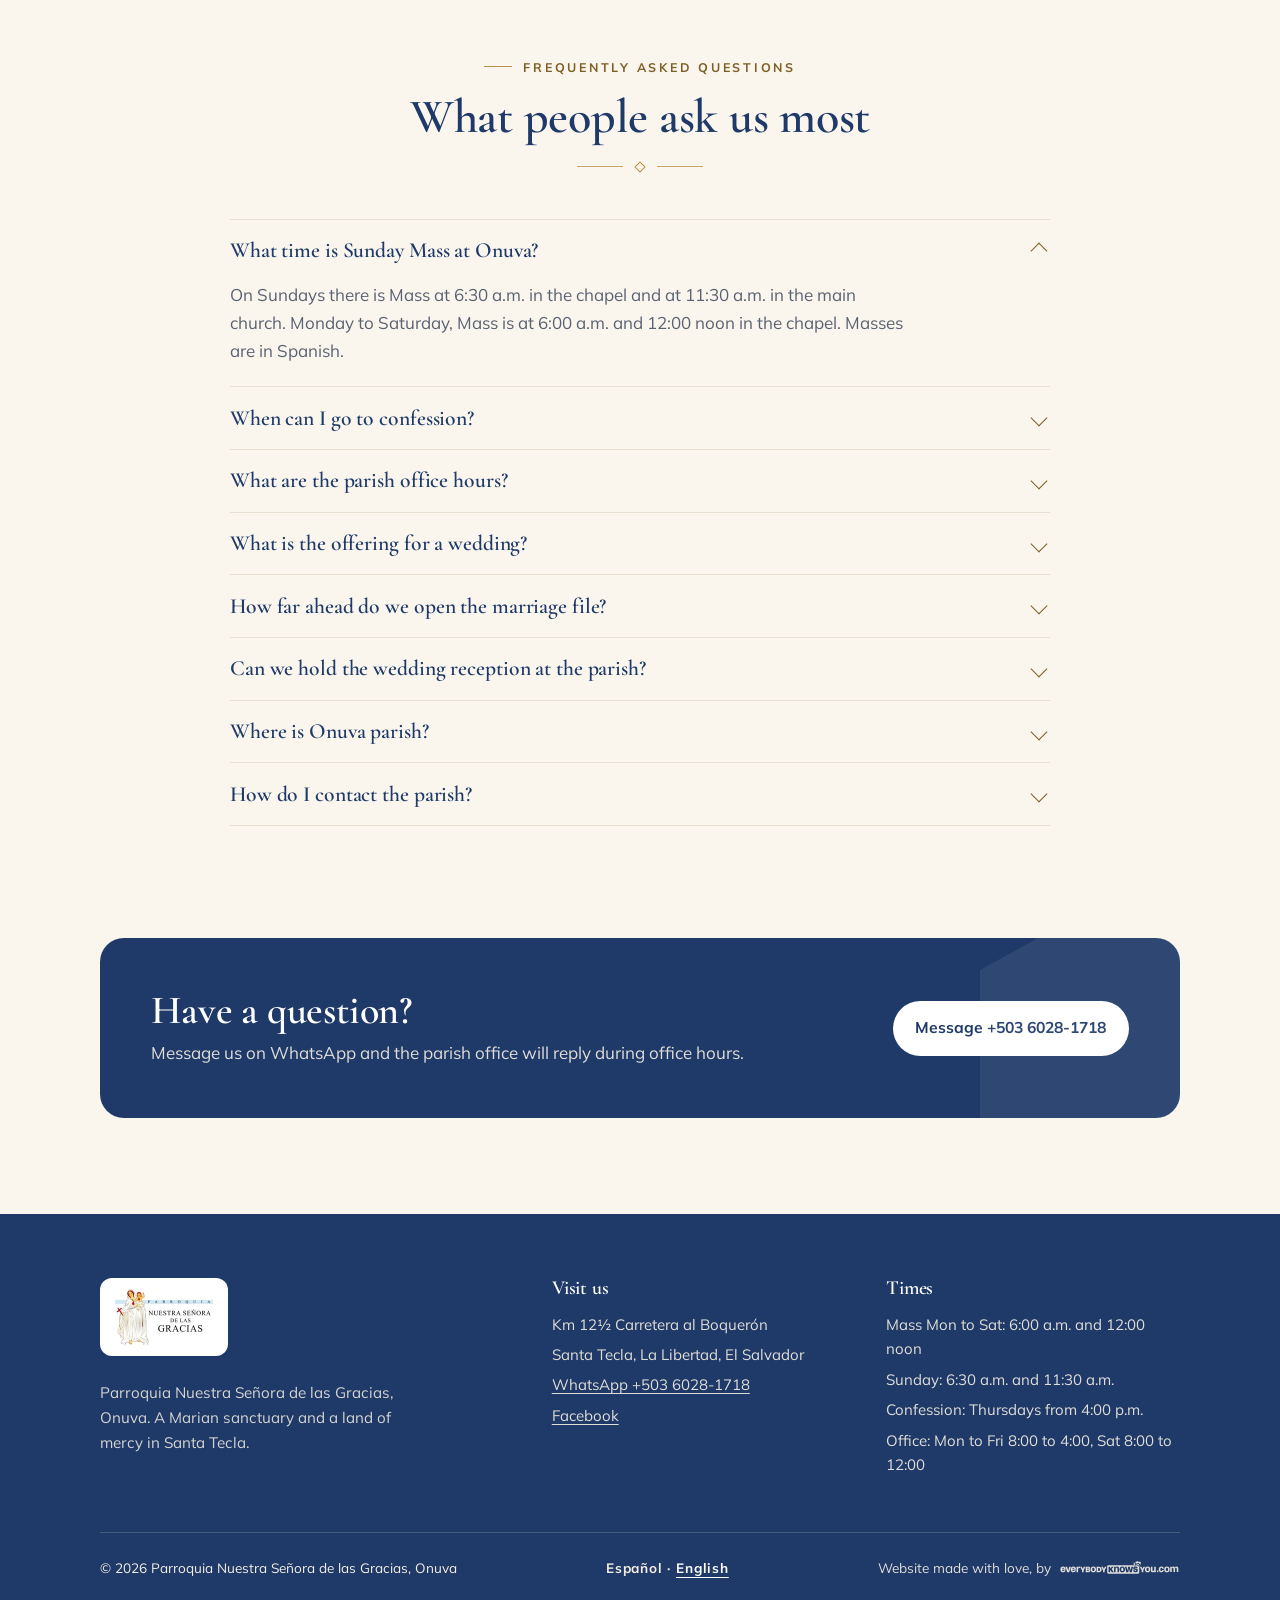
==== commit ed16e9c3: "Add confirmed Facebook page and exact Google Maps location (map pin, geo, sameAs)" ====
--- a/en/index.html
+++ b/en/index.html
@@ -34,6 +34,8 @@
 <meta name="theme-color" content="#1F3A68">
 <meta name="geo.region" content="SV-LI">
 <meta name="geo.placename" content="Santa Tecla, La Libertad, El Salvador">
+<meta name="geo.position" content="13.6909503;-89.2825874">
+<meta name="ICBM" content="13.6909503, -89.2825874">
 <meta http-equiv="content-language" content="en">
 
 <link rel="icon" href="../favicon.ico" sizes="any">
@@ -68,6 +70,9 @@
       "logo": "https://parroquiaonuva.pages.dev/assets/images/logos/logo-parroquia-onuva.png",
       "image": "https://parroquiaonuva.pages.dev/assets/images/social-share/social-share-parroquia-onuva.jpg",
       "telephone": "+50360281718",
+      "sameAs": ["https://www.facebook.com/p/Parroquia-Nuestra-Se%C3%B1ora-de-las-Gracias-100068070938426/", "https://maps.google.com/?cid=16170277188238843112"],
+      "hasMap": "https://maps.google.com/?cid=16170277188238843112",
+      "geo": {"@type": "GeoCoordinates", "latitude": 13.6909503, "longitude": -89.2825874},
       "address": {"@type": "PostalAddress", "streetAddress": "Km 12 1/2 Carretera al Boquerón", "addressLocality": "Santa Tecla", "addressRegion": "La Libertad", "addressCountry": "SV"},
       "knowsLanguage": ["es", "en"],
       "openingHoursSpecification": [
@@ -306,6 +311,7 @@
         <div class="card on-white reveal">
           <dl>
             <div><dt>Address</dt><dd>Km 12½ Carretera al Boquerón,<br>Santa Tecla, La Libertad, El Salvador</dd></div>
+            <div><dt>Facebook</dt><dd><a href="https://www.facebook.com/p/Parroquia-Nuestra-Se%C3%B1ora-de-las-Gracias-100068070938426/" target="_blank" rel="noopener">Parroquia Nuestra Señora de las Gracias</a> <span class="note">(news and events, in Spanish)</span></dd></div>
             <div><dt>Office WhatsApp</dt><dd><a href="https://wa.me/50360281718" target="_blank" rel="noopener">+503 6028-1718</a> <span class="note">(messages only, in Spanish)</span></dd></div>
             <div><dt>Parish office</dt><dd>Monday to Friday: 8:00 a.m. to 12:30 p.m. and 1:30 p.m. to 4:00 p.m.<br>Saturday: 8:00 a.m. to 12:00 noon</dd></div>
             <div><dt>Mass</dt><dd>Monday to Saturday: 6:00 a.m. and 12:00 noon<br>Sunday: 6:30 a.m. and 11:30 a.m.</dd></div>
@@ -318,7 +324,7 @@
           </div>
         </div>
         <div class="map reveal d1">
-          <iframe title="Map of Parroquia Nuestra Señora de las Gracias, Onuva, in Santa Tecla" src="https://maps.google.com/maps?q=Parroquia%20Nuestra%20Se%C3%B1ora%20de%20las%20Gracias%20Onuva%2C%20Santa%20Tecla%2C%20El%20Salvador&amp;z=15&amp;output=embed" loading="lazy" referrerpolicy="no-referrer-when-downgrade"></iframe>
+          <iframe title="Map of Parroquia Nuestra Señora de las Gracias, Onuva, in Santa Tecla" src="https://maps.google.com/maps?q=13.6909503,-89.2825874&amp;z=17&amp;output=embed" loading="lazy" referrerpolicy="no-referrer-when-downgrade"></iframe>
         </div>
       </div>
     </div>
@@ -369,6 +375,7 @@
           <li>Km 12½ Carretera al Boquerón</li>
           <li>Santa Tecla, La Libertad, El Salvador</li>
           <li><a href="https://wa.me/50360281718" target="_blank" rel="noopener">WhatsApp +503 6028-1718</a></li>
+          <li><a href="https://www.facebook.com/p/Parroquia-Nuestra-Se%C3%B1ora-de-las-Gracias-100068070938426/" target="_blank" rel="noopener">Facebook</a></li>
         </ul>
       </div>
       <div>
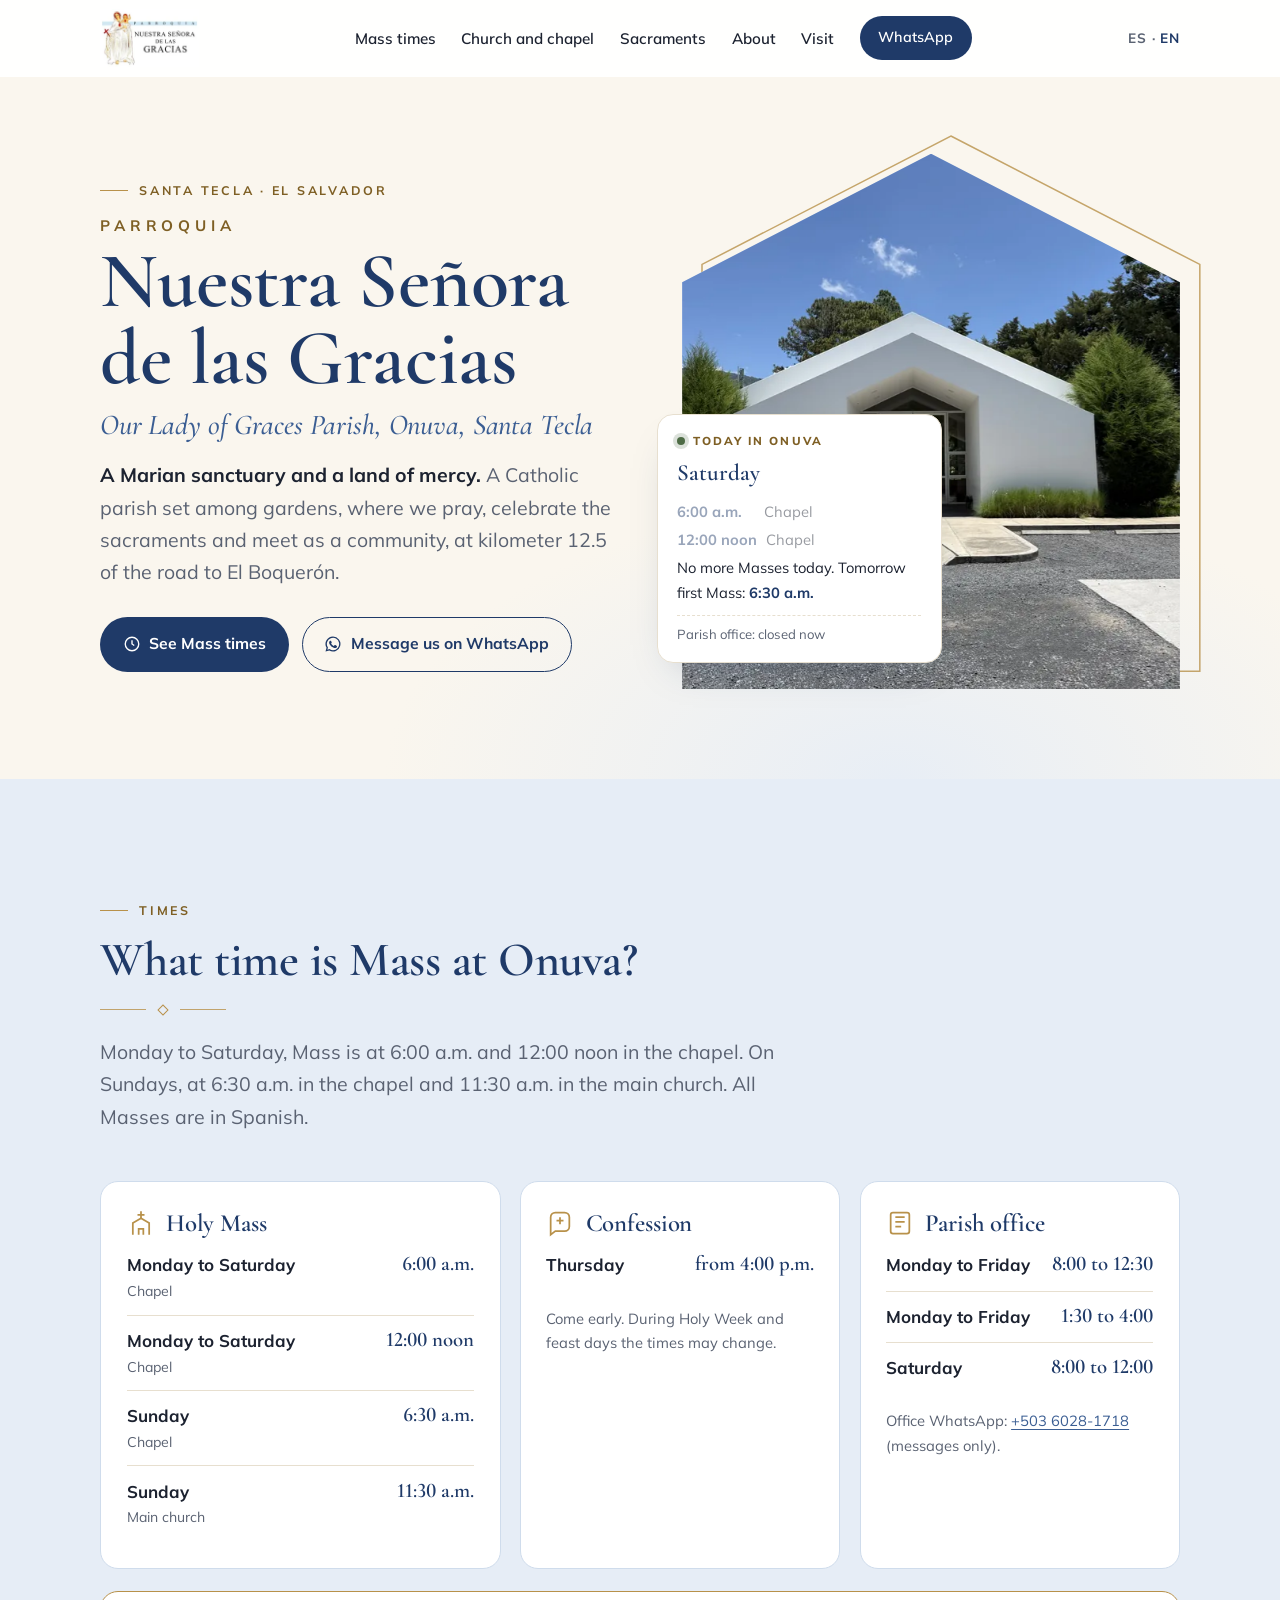
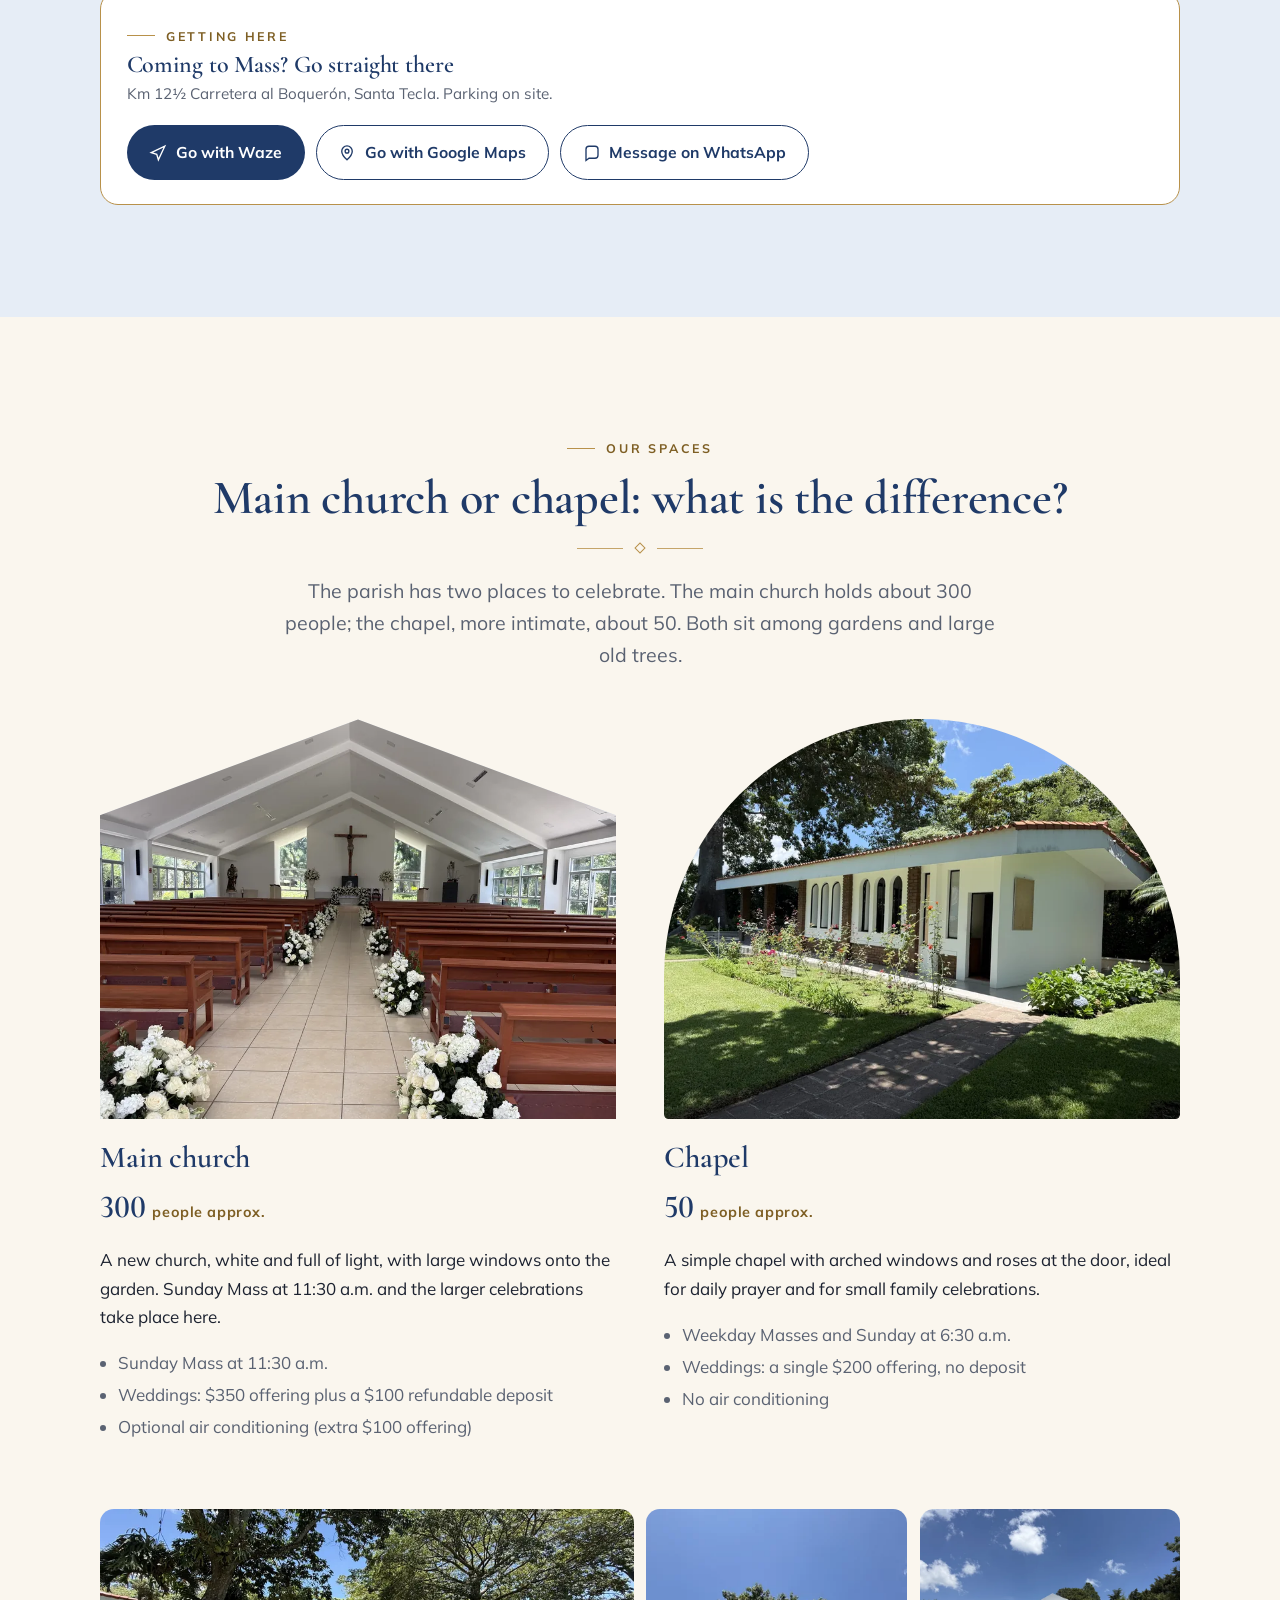
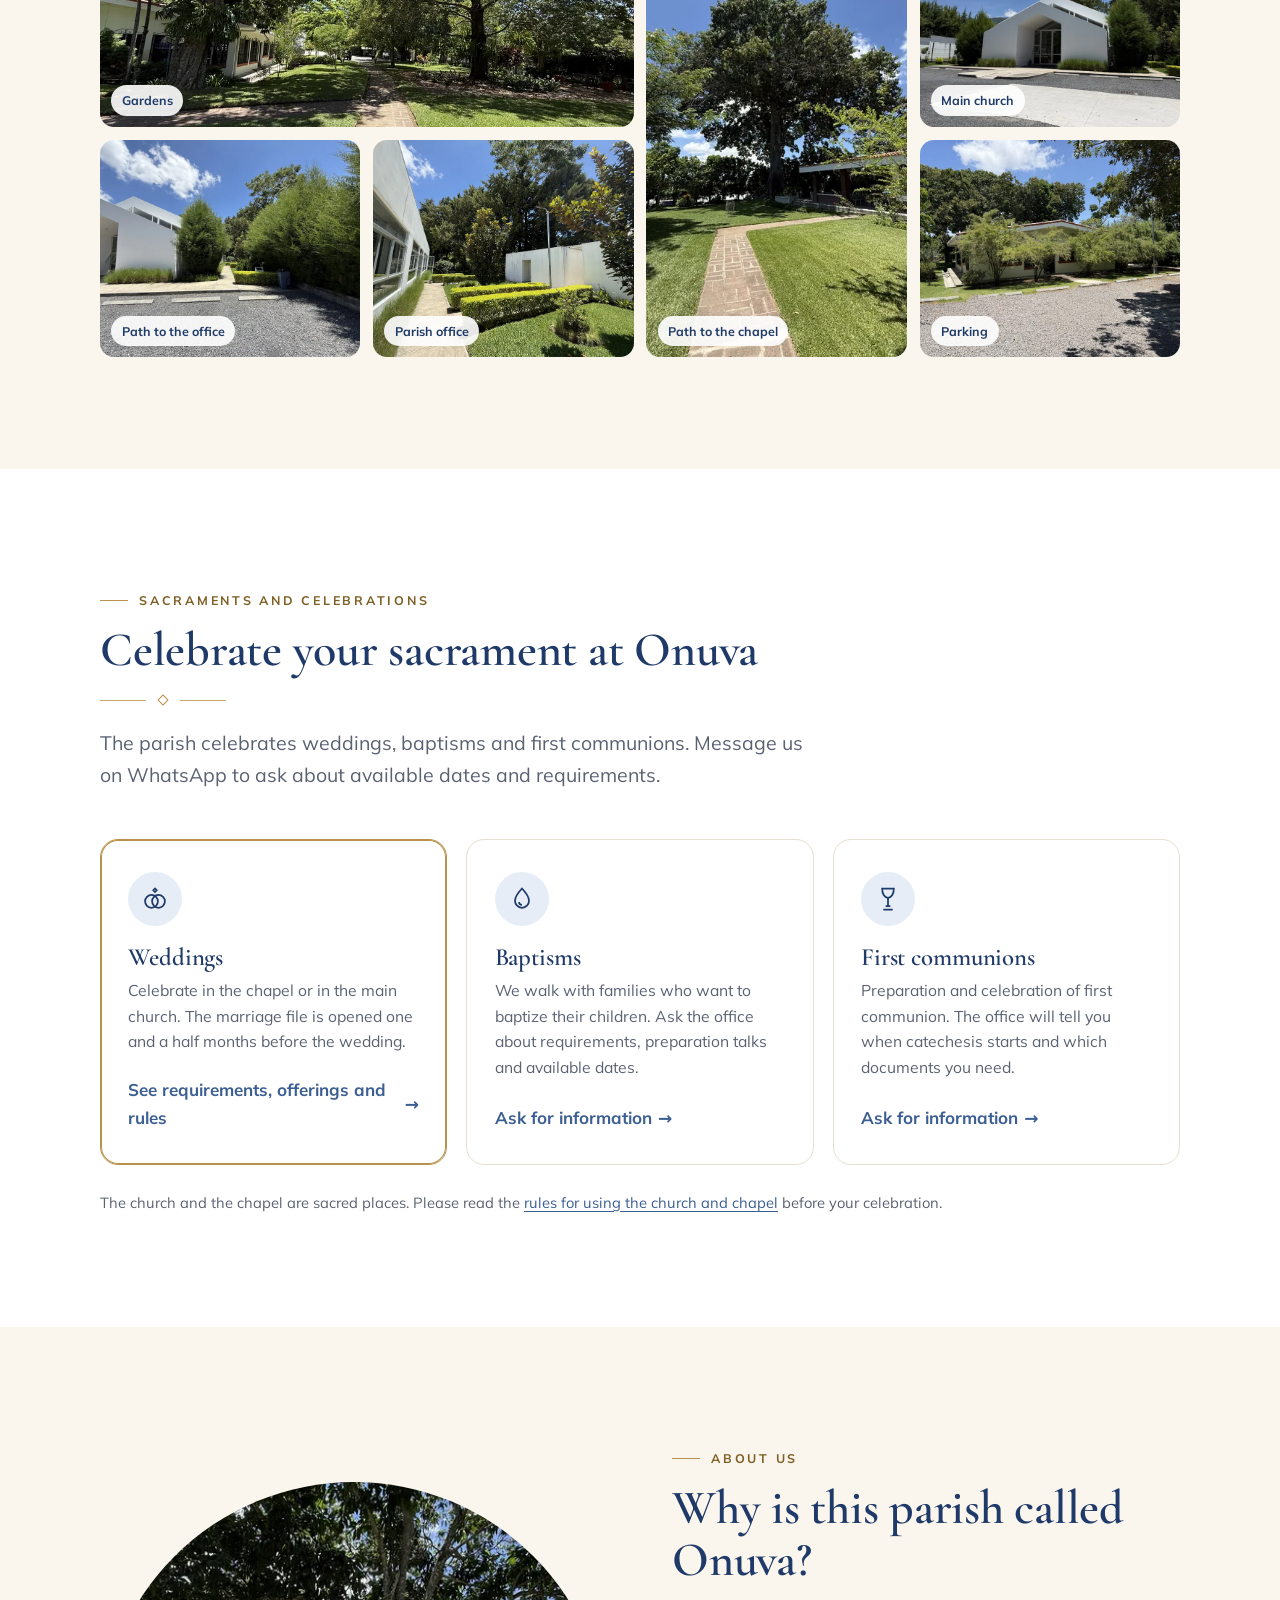
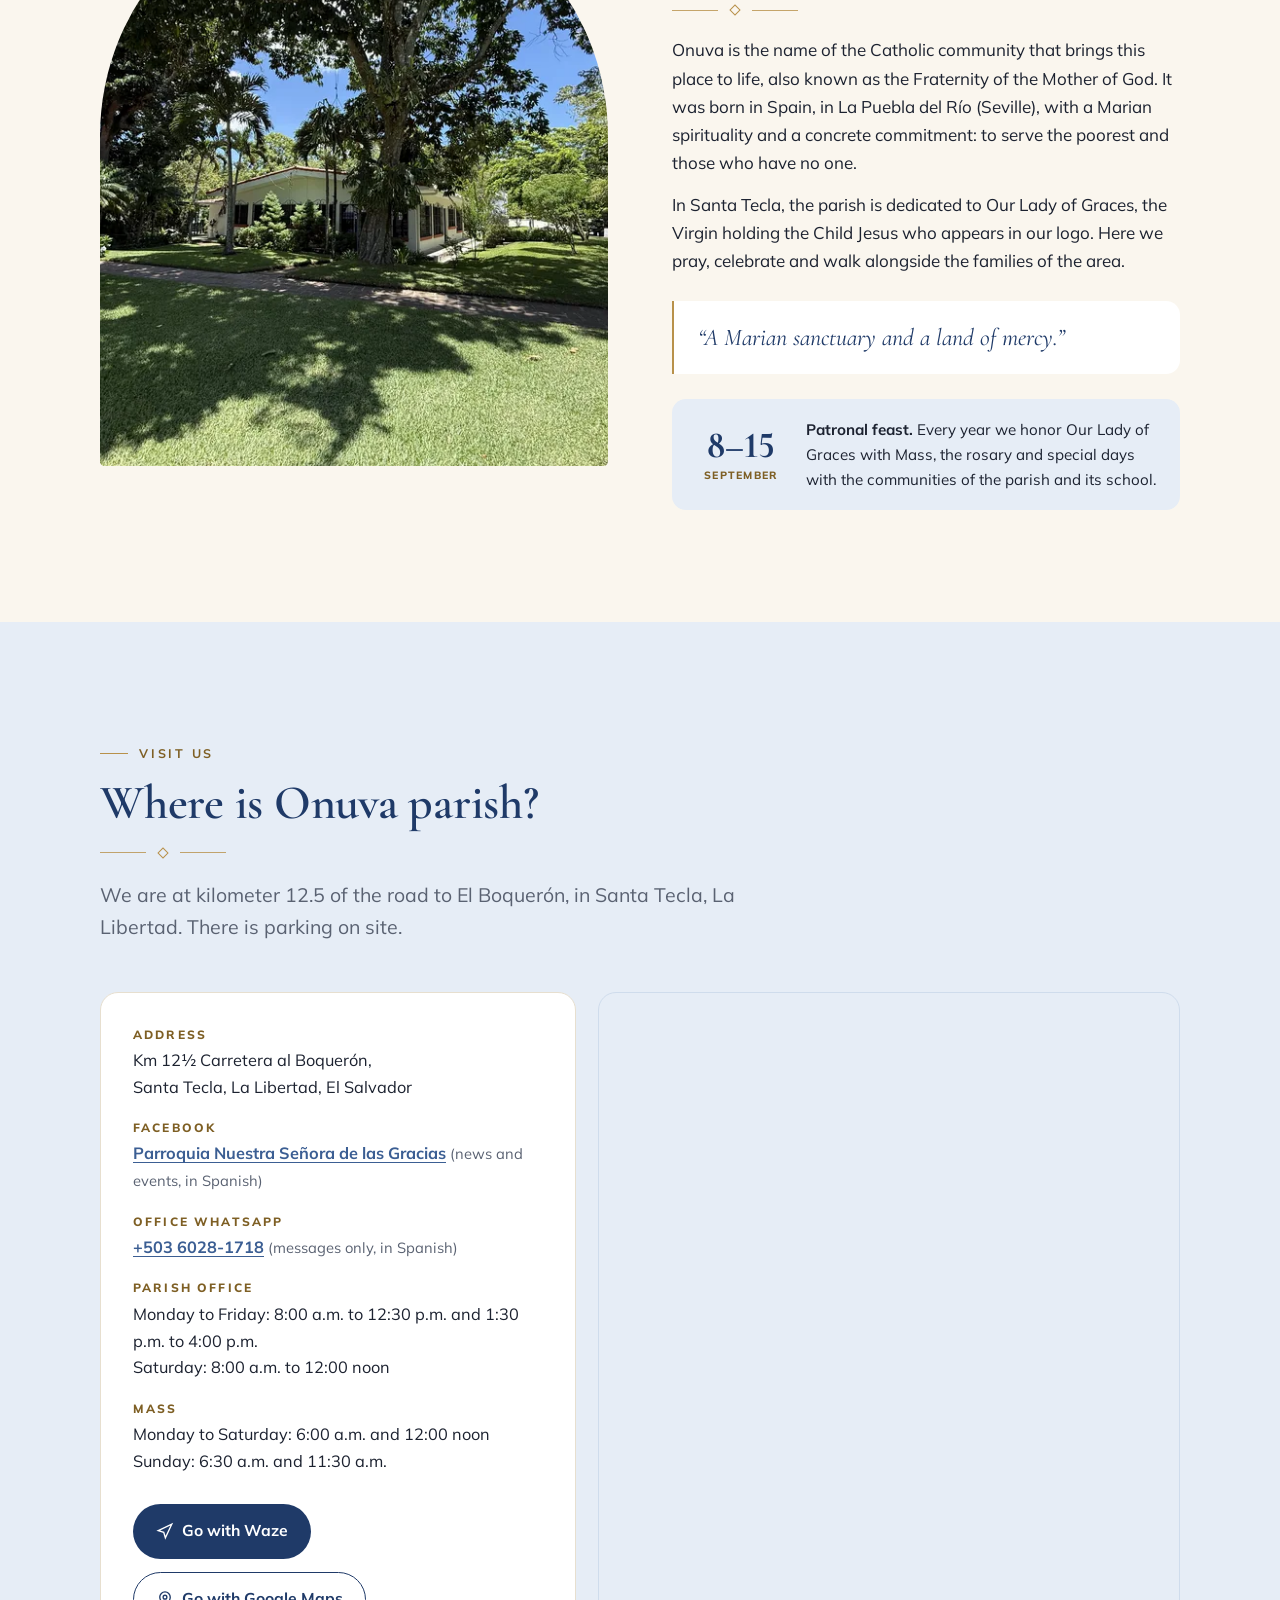
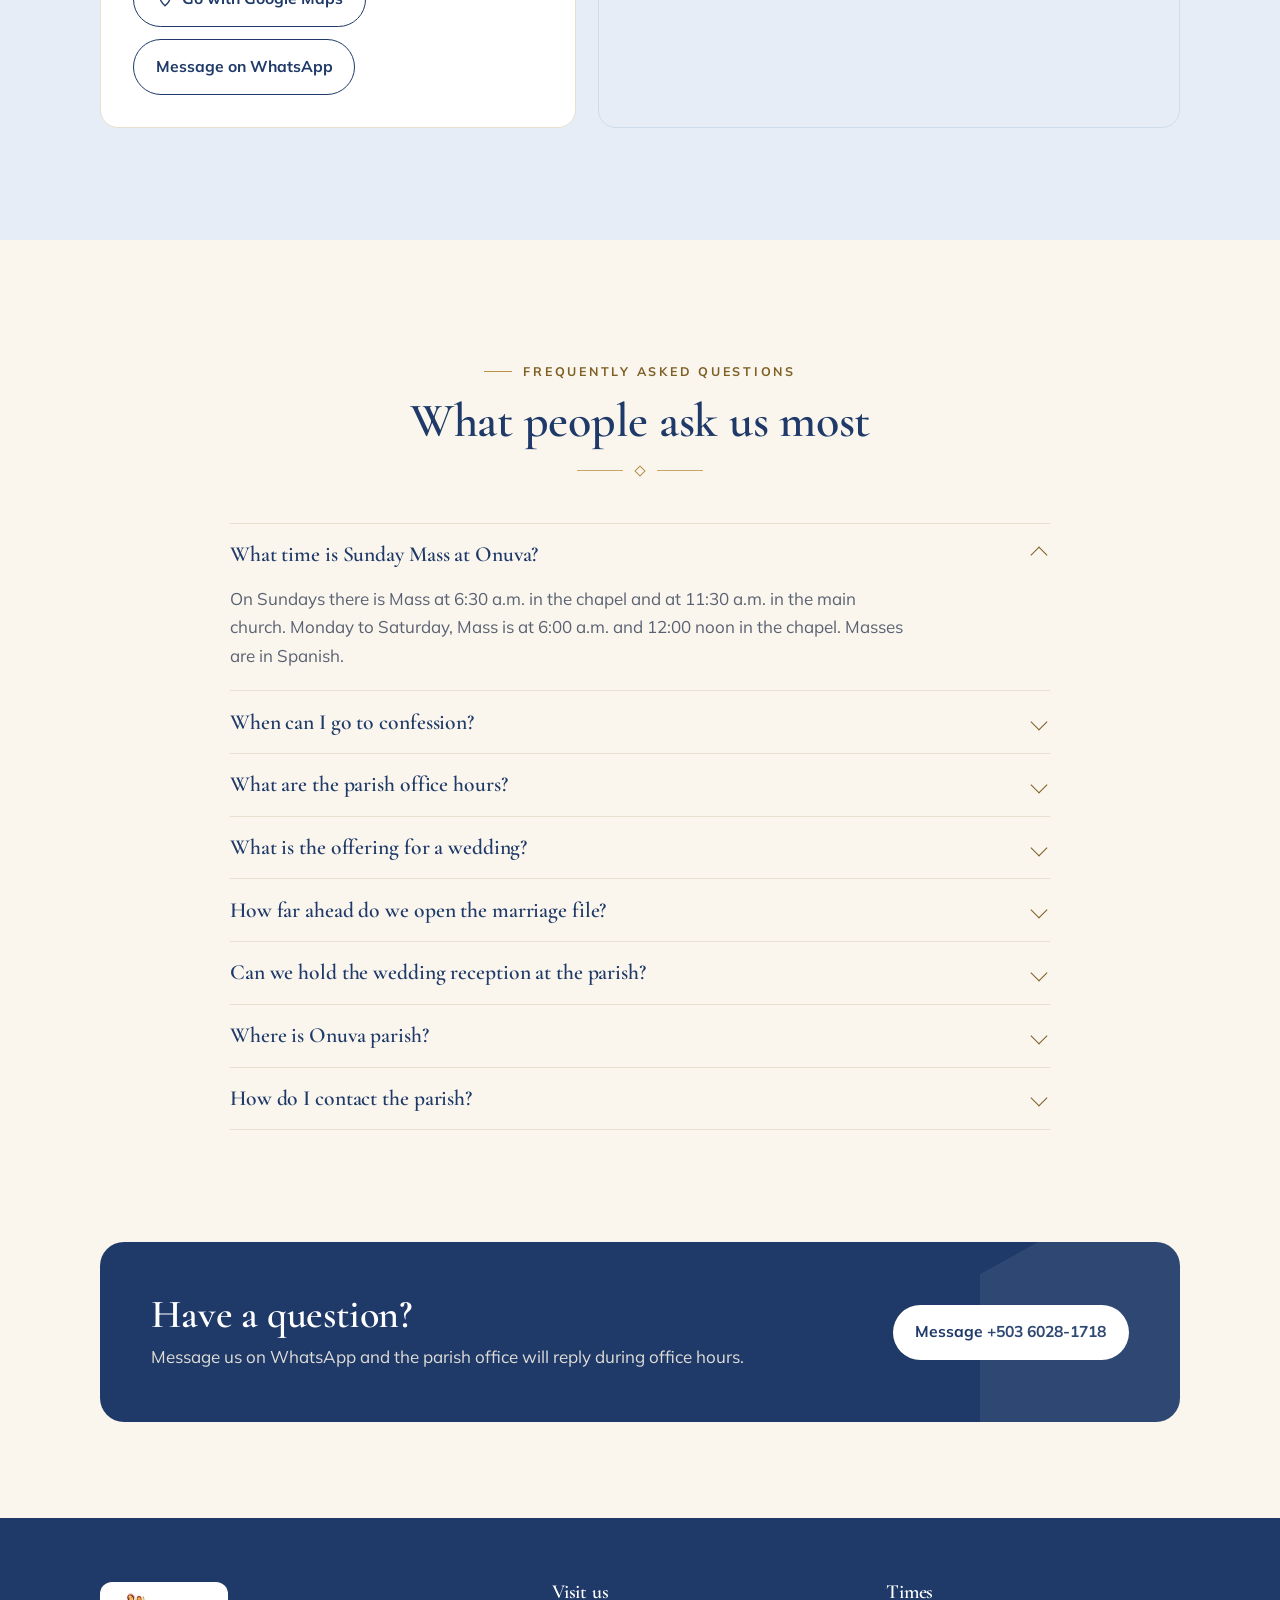
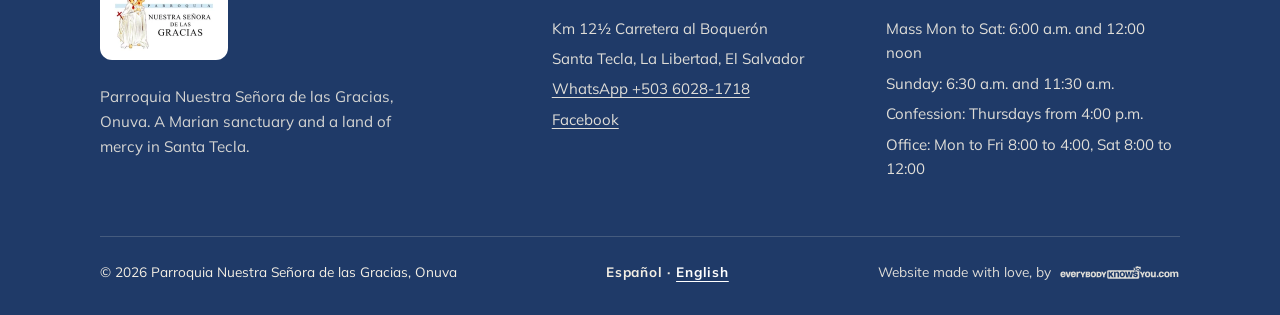
==== commit 89fd77ab: "Add Waze, Google Maps and WhatsApp buttons under the Mass times and in the contact card" ====
--- a/en/index.html
+++ b/en/index.html
@@ -202,6 +202,18 @@
           <p class="note">Office WhatsApp: <a href="https://wa.me/50360281718" target="_blank" rel="noopener">+503 6028-1718</a> (messages only).</p>
         </article>
       </div>
+      <div class="go-bar reveal" role="group" aria-label="Directions to the parish">
+        <div class="go-text">
+          <span class="eyebrow">Getting here</span>
+          <h3>Coming to Mass? Go straight there</h3>
+          <p>Km 12½ Carretera al Boquerón, Santa Tecla. Parking on site.</p>
+        </div>
+        <div class="go-btns">
+          <a class="btn btn-primary" href="https://waze.com/ul?ll=13.6909503%2C-89.2825874&amp;navigate=yes&amp;zoom=17" target="_blank" rel="noopener"><svg viewBox="0 0 24 24" fill="none" stroke="currentColor" stroke-width="1.8" aria-hidden="true"><path d="M3 11.5 21 3l-8.5 18-2.2-7.3z"/></svg>Go with Waze</a>
+          <a class="btn btn-ghost" href="https://www.google.com/maps/dir/?api=1&amp;destination=13.6909503%2C-89.2825874&amp;destination_place_id=ChIJNTNGV6gvY48R6ByUzG1daOA" target="_blank" rel="noopener"><svg viewBox="0 0 24 24" fill="none" stroke="currentColor" stroke-width="1.8" aria-hidden="true"><path d="M12 21s-7-6.2-7-11.5a7 7 0 0 1 14 0C19 14.8 12 21 12 21z"/><circle cx="12" cy="9.5" r="2.5"/></svg>Go with Google Maps</a>
+          <a class="btn btn-ghost" href="https://wa.me/50360281718?text=Hello%2C%20I%20would%20like%20some%20information%20about%20the%20parish." target="_blank" rel="noopener"><svg viewBox="0 0 24 24" fill="none" stroke="currentColor" stroke-width="1.8" aria-hidden="true"><path d="M20 15a4 4 0 0 1-4 4H8l-4 3V7a4 4 0 0 1 4-4h8a4 4 0 0 1 4 4z"/></svg>Message on WhatsApp</a>
+        </div>
+      </div>
     </div>
   </section>
 
@@ -317,9 +329,12 @@
             <div><dt>Mass</dt><dd>Monday to Saturday: 6:00 a.m. and 12:00 noon<br>Sunday: 6:30 a.m. and 11:30 a.m.</dd></div>
           </dl>
           <div class="btn-row">
-            <a class="btn btn-primary" href="https://www.google.com/maps/search/?api=1&amp;query=Parroquia%20Nuestra%20Se%C3%B1ora%20de%20las%20Gracias%20Onuva%20Santa%20Tecla&amp;query_place_id=ChIJNTNGV6gvY48R6ByUzG1daOA" target="_blank" rel="noopener">
+            <a class="btn btn-primary" href="https://waze.com/ul?ll=13.6909503%2C-89.2825874&amp;navigate=yes&amp;zoom=17" target="_blank" rel="noopener">
+              <svg viewBox="0 0 24 24" fill="none" stroke="currentColor" stroke-width="1.8" aria-hidden="true"><path d="M3 11.5 21 3l-8.5 18-2.2-7.3z"/></svg>
+              Go with Waze</a>
+            <a class="btn btn-ghost" href="https://www.google.com/maps/dir/?api=1&amp;destination=13.6909503%2C-89.2825874&amp;destination_place_id=ChIJNTNGV6gvY48R6ByUzG1daOA" target="_blank" rel="noopener">
               <svg viewBox="0 0 24 24" fill="none" stroke="currentColor" stroke-width="1.8" aria-hidden="true"><path d="M12 21s-7-6.2-7-11.5a7 7 0 0 1 14 0C19 14.8 12 21 12 21z"/><circle cx="12" cy="9.5" r="2.5"/></svg>
-              Get directions</a>
+              Go with Google Maps</a>
             <a class="btn btn-ghost" href="https://wa.me/50360281718?text=Hello%2C%20I%20would%20like%20some%20information%20about%20the%20parish." target="_blank" rel="noopener">Message on WhatsApp</a>
           </div>
         </div>
--- a/assets/css/styles.css
+++ b/assets/css/styles.css
@@ -186,6 +186,13 @@
 .band h2{color:var(--surface);font-size:clamp(1.8rem,3.4vw,2.5rem)}
 .band p{opacity:.9;margin-top:.4rem}
 
+/* Getting-here bar (under Mass times) */
+.go-bar{margin-top:1.4rem;background:var(--surface);border:1px solid var(--gold);border-radius:var(--radius);padding:1.5rem 1.6rem;display:flex;align-items:center;justify-content:space-between;gap:1.2rem 2rem;flex-wrap:wrap}
+.go-text h3{font-size:1.5rem;margin:.35rem 0 .2rem}
+.go-text p{color:var(--muted);font-size:.95rem}
+.go-btns{display:flex;flex-wrap:wrap;gap:.7rem}
+@media (max-width:560px){.go-bar{padding:1.3rem 1.1rem}.go-btns{width:100%}.go-btns .btn{width:100%;justify-content:center}}
+
 /* ---------- Footer ---------- */
 .site-footer{background:var(--footer-bg);color:var(--footer-fg);padding:4rem 0 2rem;margin-top:clamp(4rem,8vw,6rem)}
 .site-footer a{color:var(--footer-fg)}
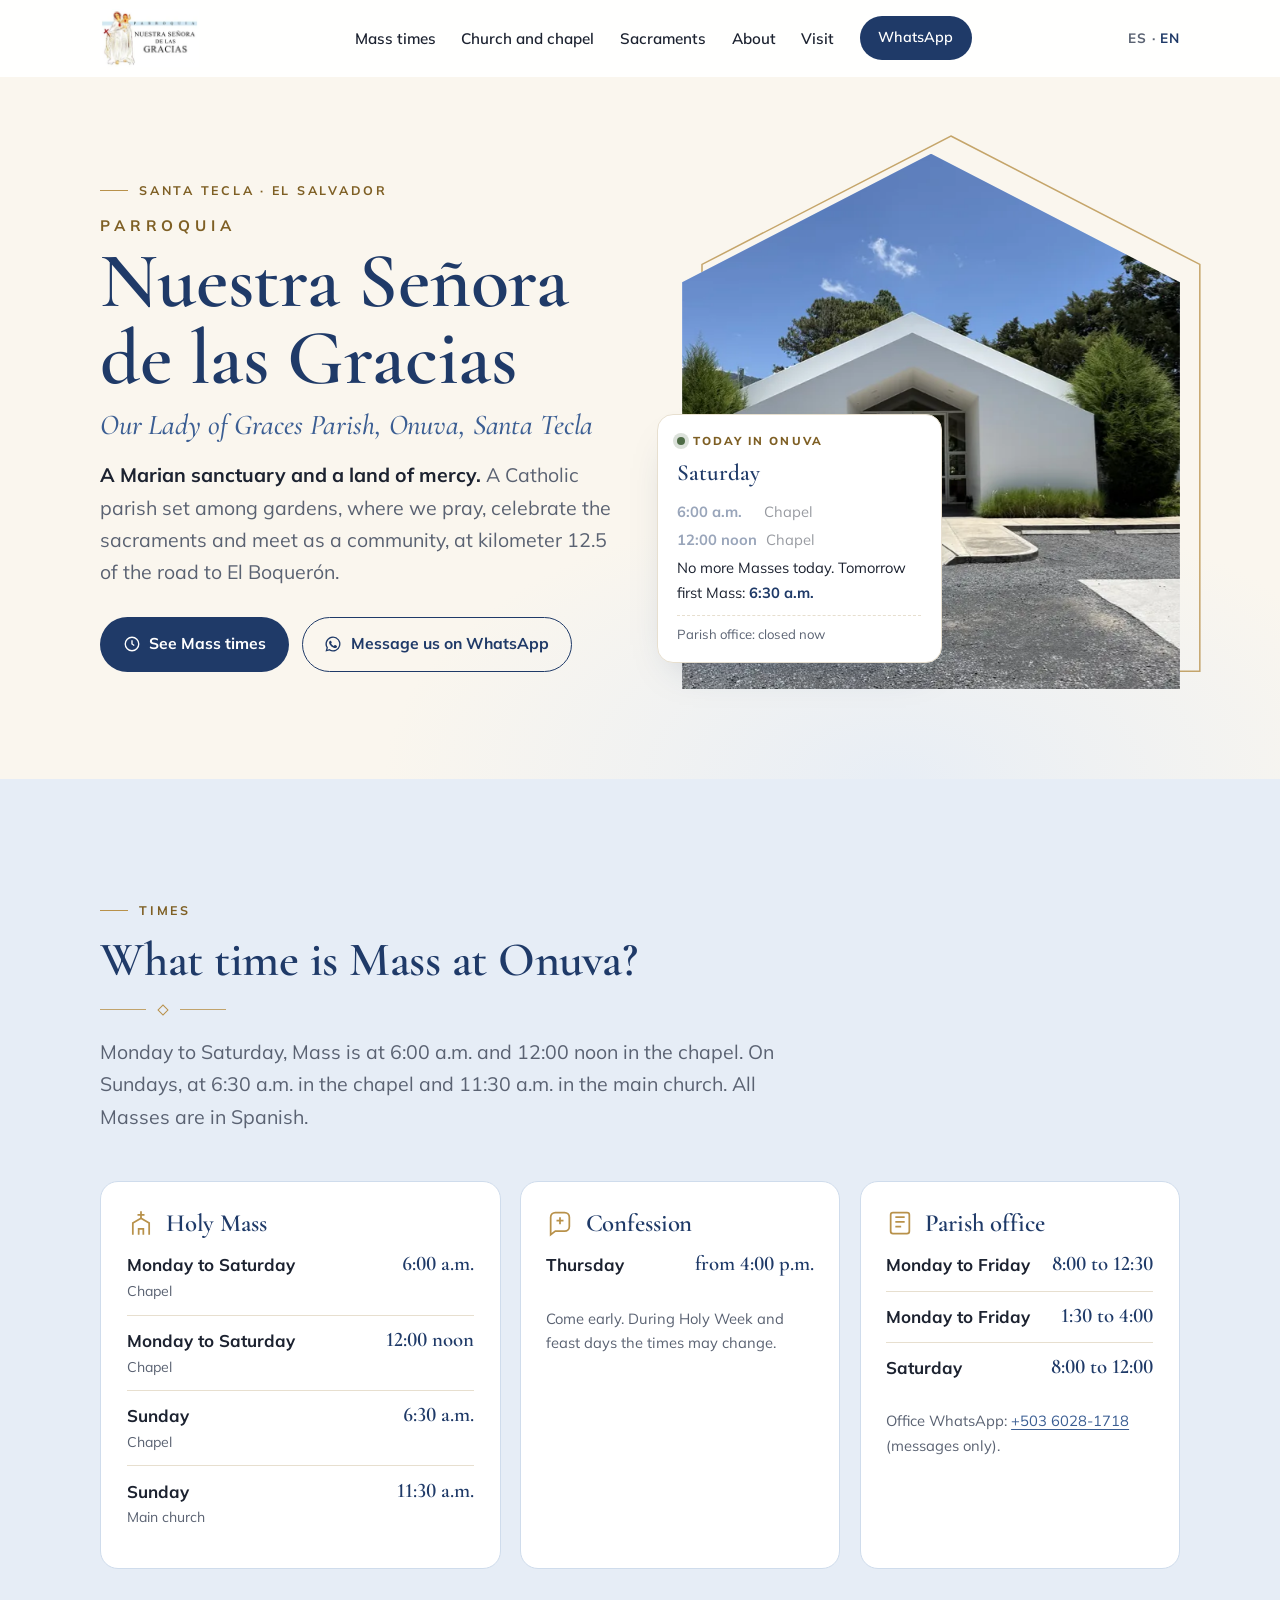
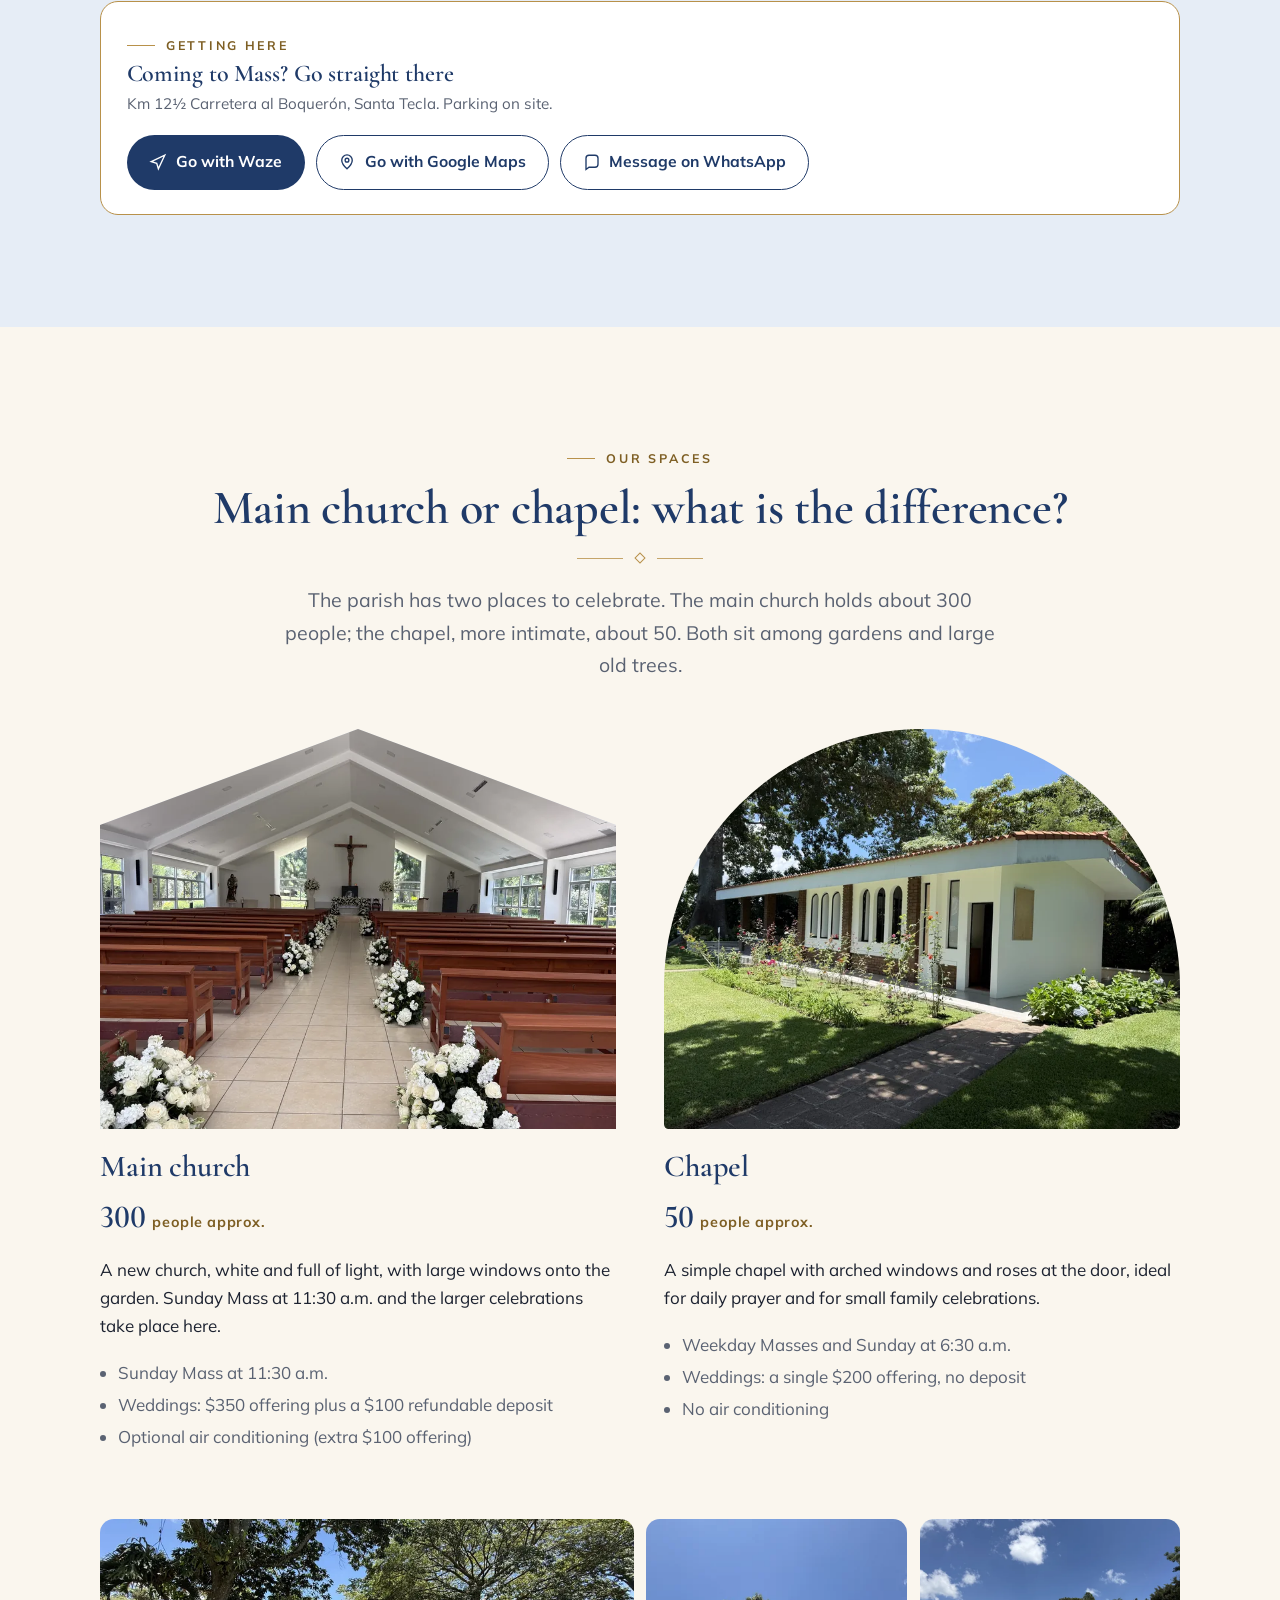
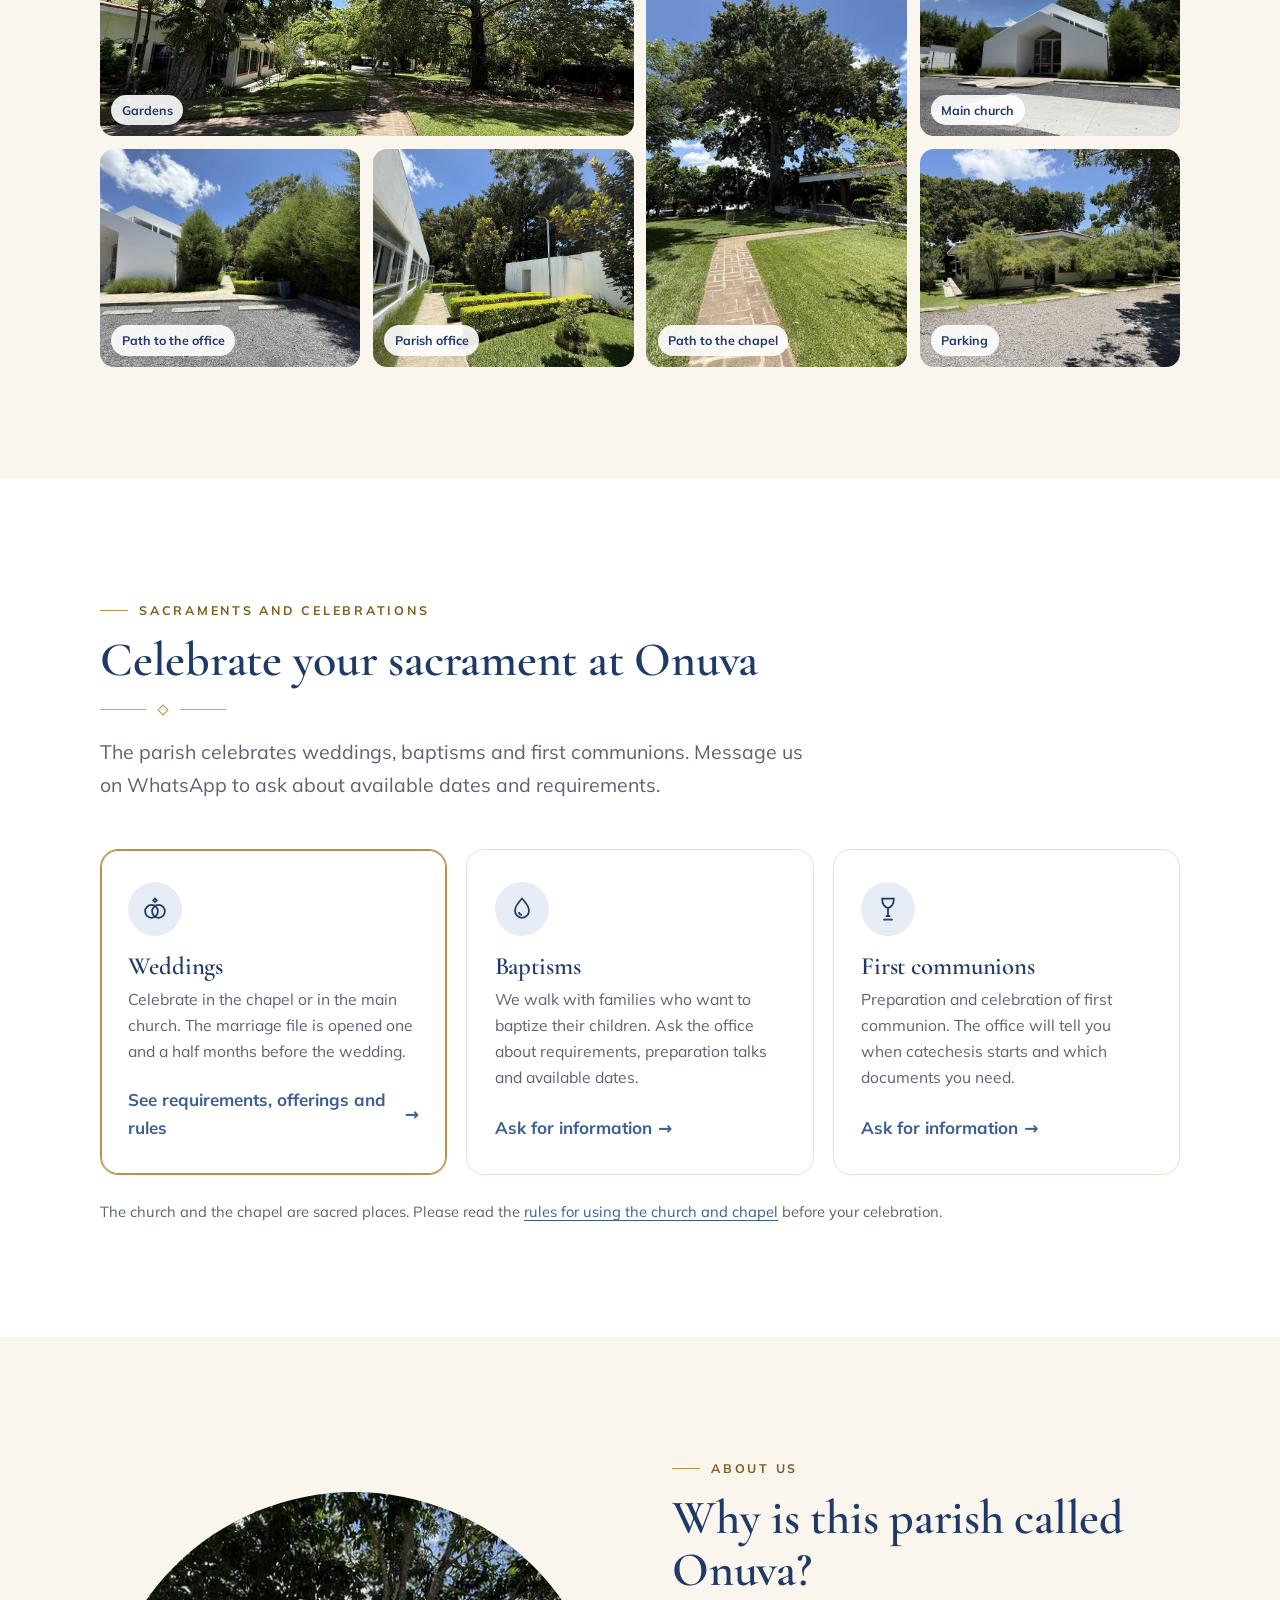
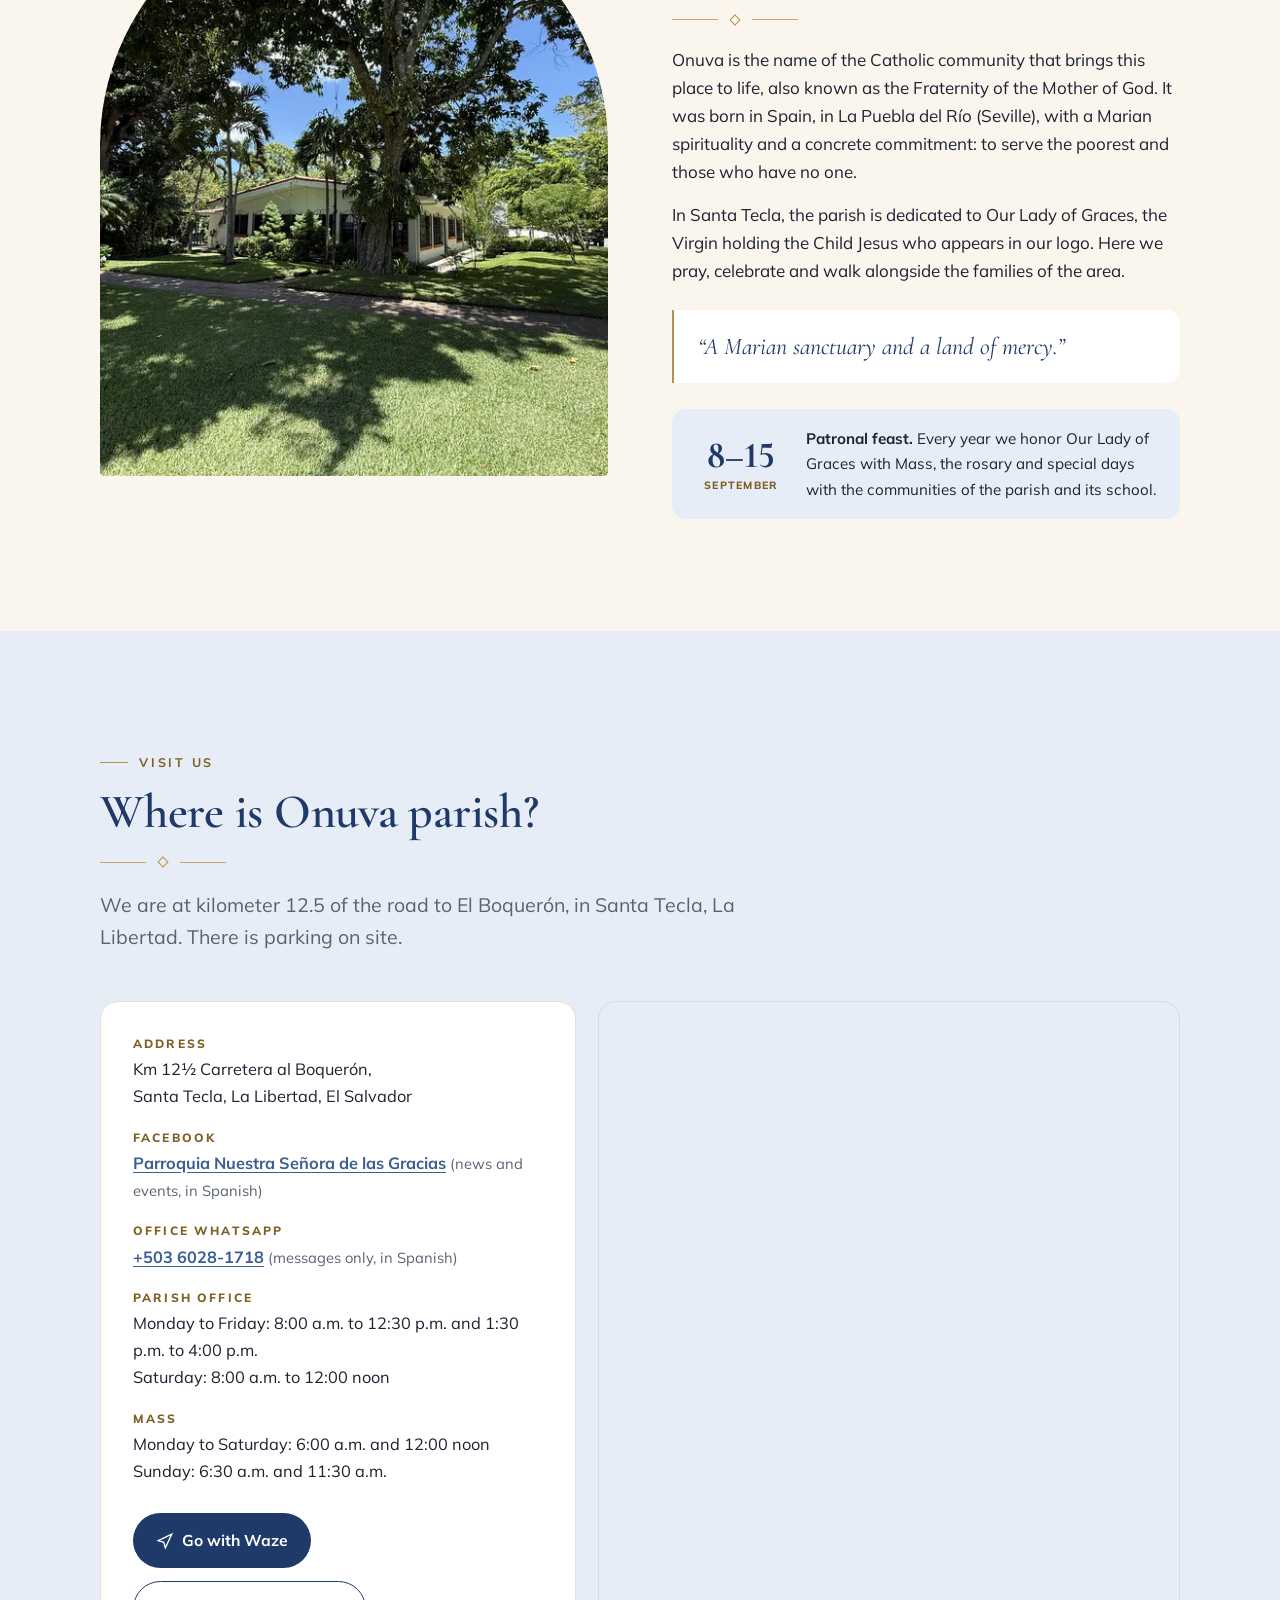
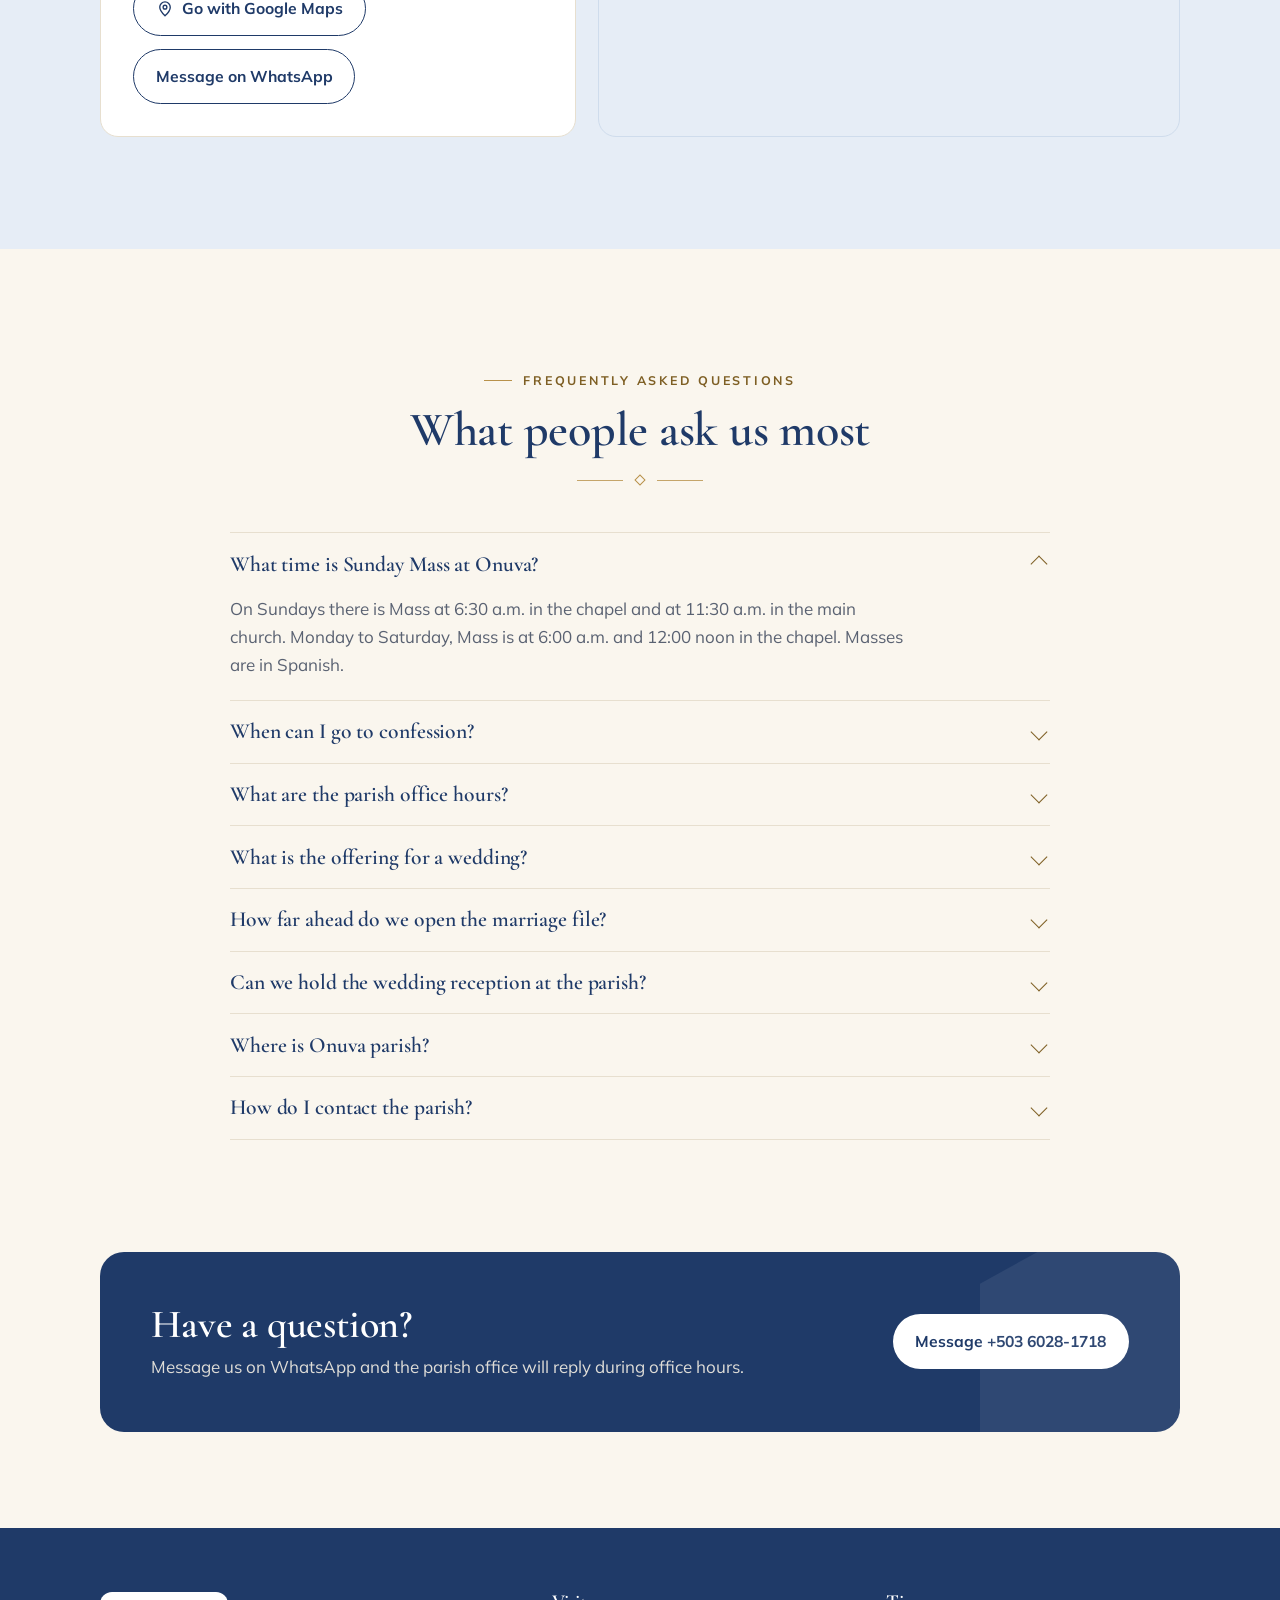
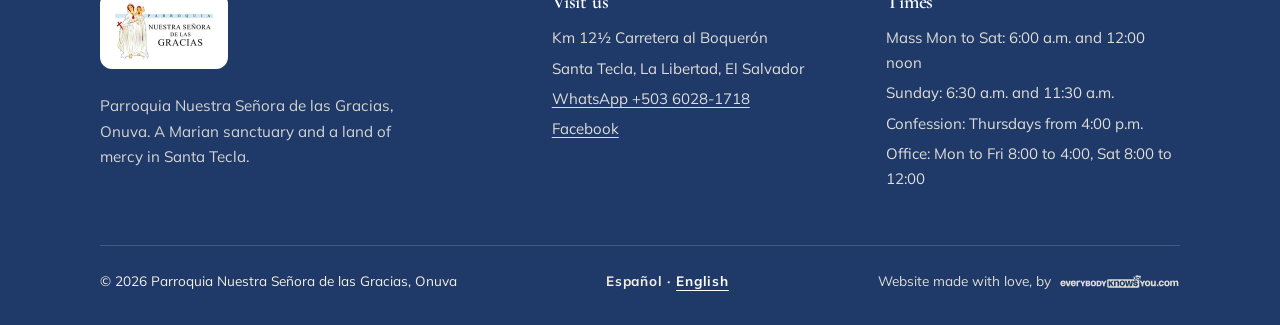
==== commit 6d3c0587: "Cache-bust CSS/JS so returning visitors get the new styles; more space above the directions box" ====
--- a/en/index.html
+++ b/en/index.html
@@ -52,8 +52,8 @@
 <link rel="stylesheet" href="https://fonts.googleapis.com/css2?family=Cormorant+Garamond:ital,wght@0,500;0,600;0,700;1,500&family=Mulish:wght@400;600;700;800&display=swap" media="print" onload="this.media='all'">
 <noscript><link rel="stylesheet" href="https://fonts.googleapis.com/css2?family=Cormorant+Garamond:ital,wght@0,500;0,600;0,700;1,500&family=Mulish:wght@400;600;700;800&display=swap"></noscript>
 
-<link rel="stylesheet" href="../assets/css/tokens.css">
-<link rel="stylesheet" href="../assets/css/styles.css">
+<link rel="stylesheet" href="../assets/css/tokens.css?v=20261008b">
+<link rel="stylesheet" href="../assets/css/styles.css?v=20261008b">
 
 <script type="application/ld+json">
 {
@@ -414,6 +414,6 @@
   </div>
 </footer>
 
-<script src="../assets/js/main.js" defer></script>
+<script src="../assets/js/main.js?v=20261008b" defer></script>
 </body>
 </html>
--- a/assets/css/styles.css
+++ b/assets/css/styles.css
@@ -187,7 +187,7 @@
 .band p{opacity:.9;margin-top:.4rem}
 
 /* Getting-here bar (under Mass times) */
-.go-bar{margin-top:1.4rem;background:var(--surface);border:1px solid var(--gold);border-radius:var(--radius);padding:1.5rem 1.6rem;display:flex;align-items:center;justify-content:space-between;gap:1.2rem 2rem;flex-wrap:wrap}
+.go-bar{margin-top:2rem;background:var(--surface);border:1px solid var(--gold);border-radius:var(--radius);padding:1.5rem 1.6rem;display:flex;align-items:center;justify-content:space-between;gap:1.2rem 2rem;flex-wrap:wrap}
 .go-text h3{font-size:1.5rem;margin:.35rem 0 .2rem}
 .go-text p{color:var(--muted);font-size:.95rem}
 .go-btns{display:flex;flex-wrap:wrap;gap:.7rem}
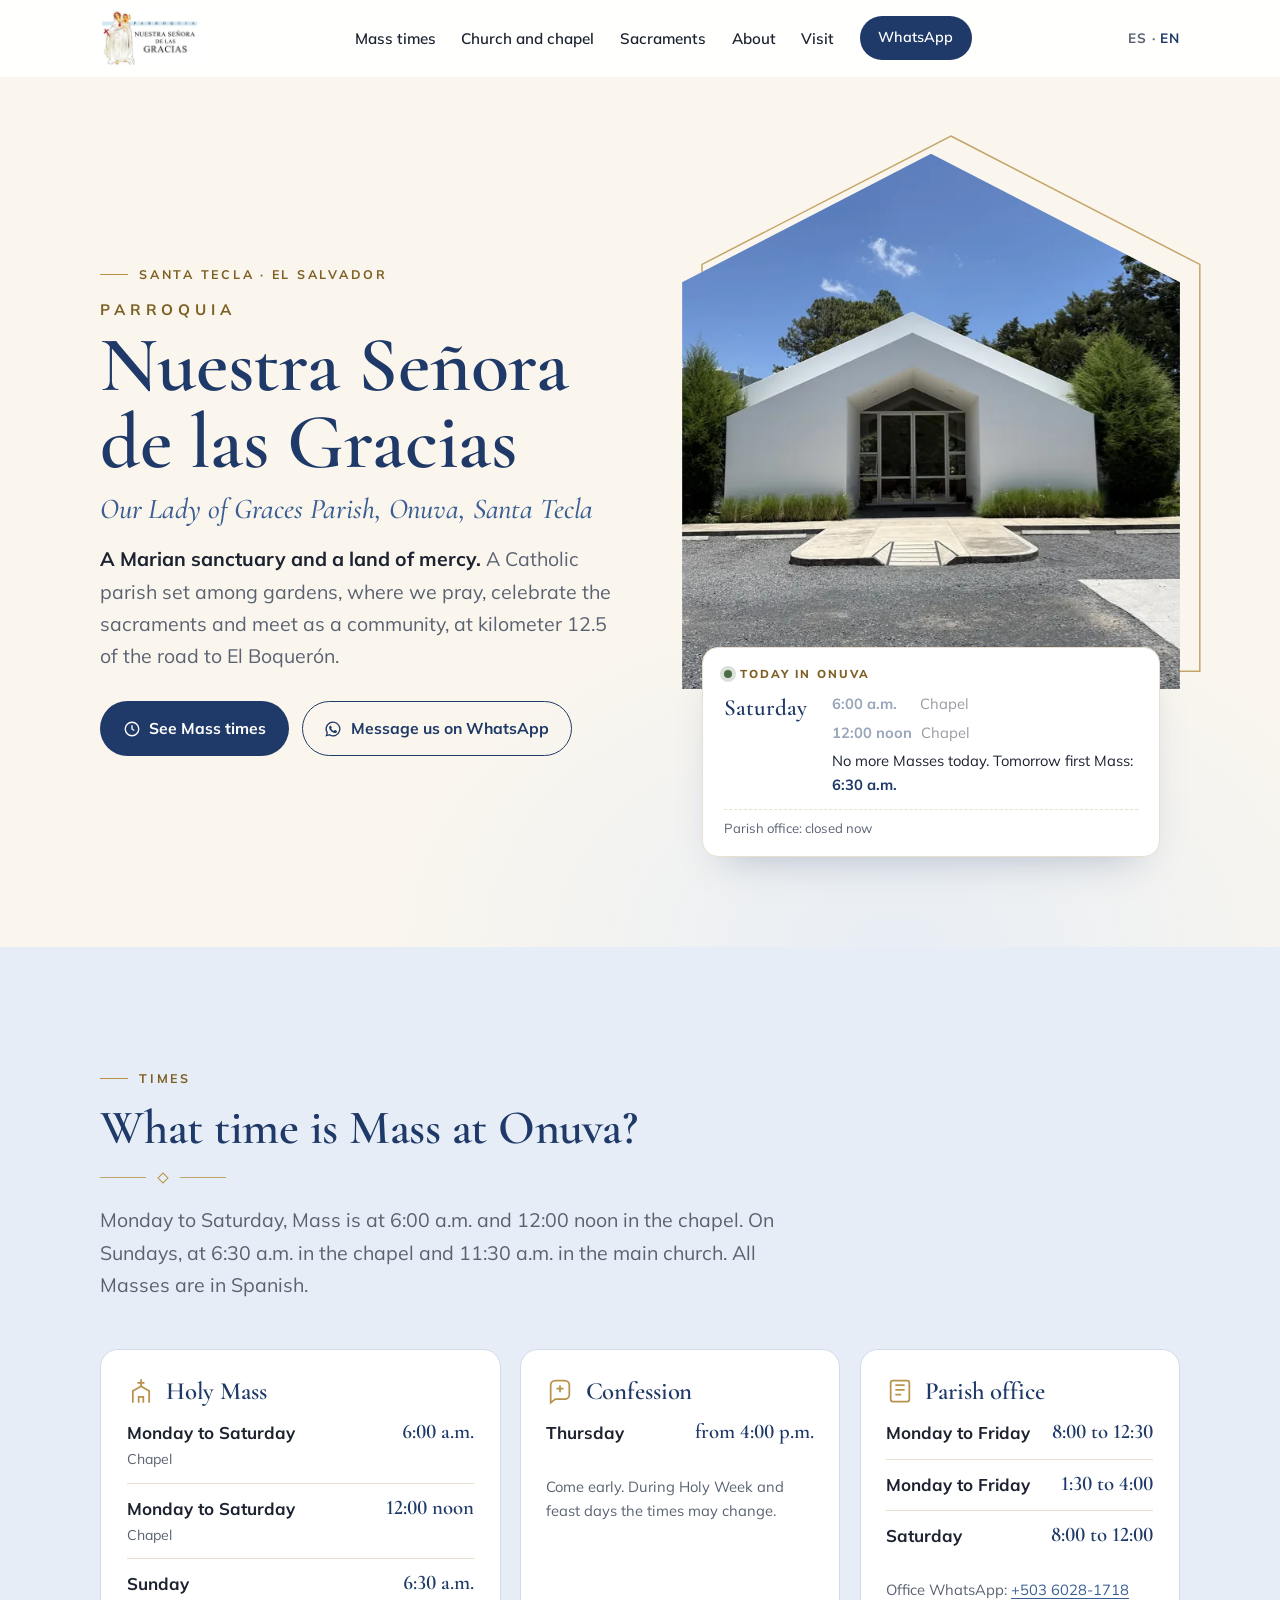
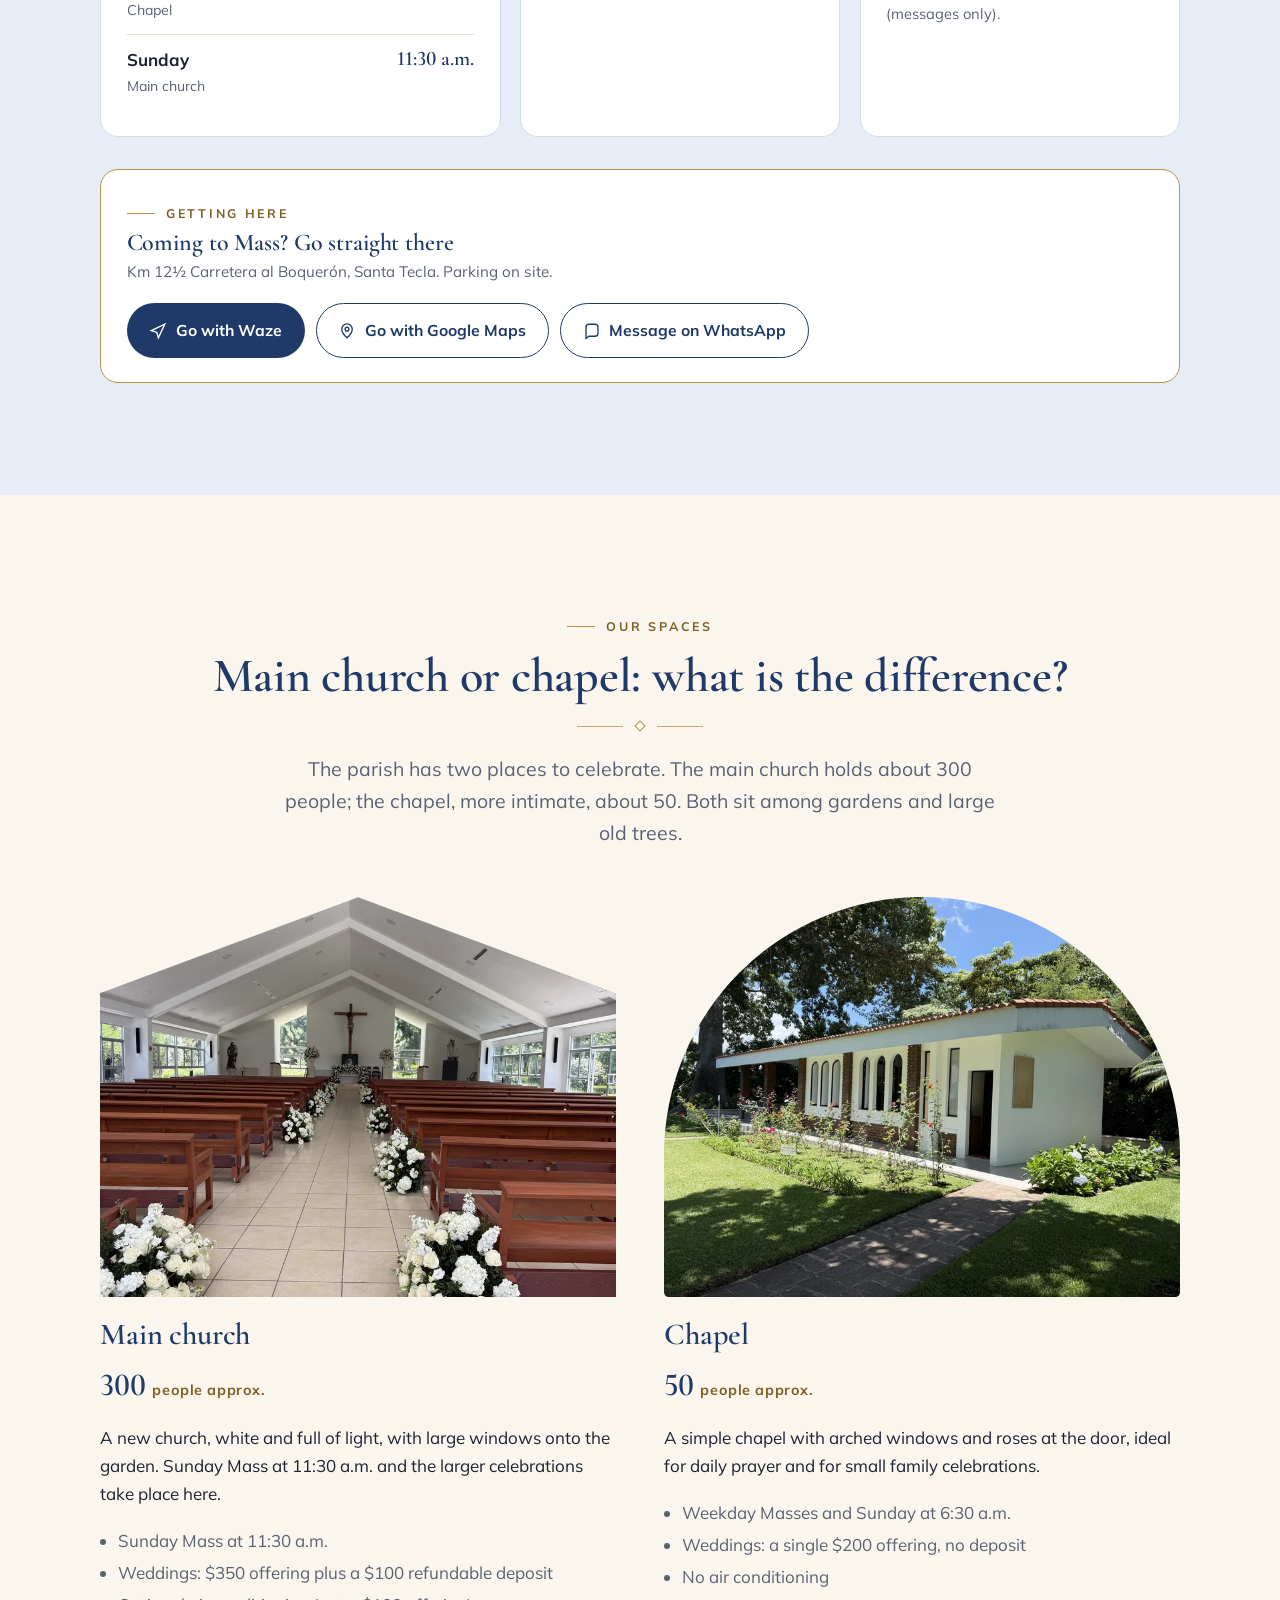
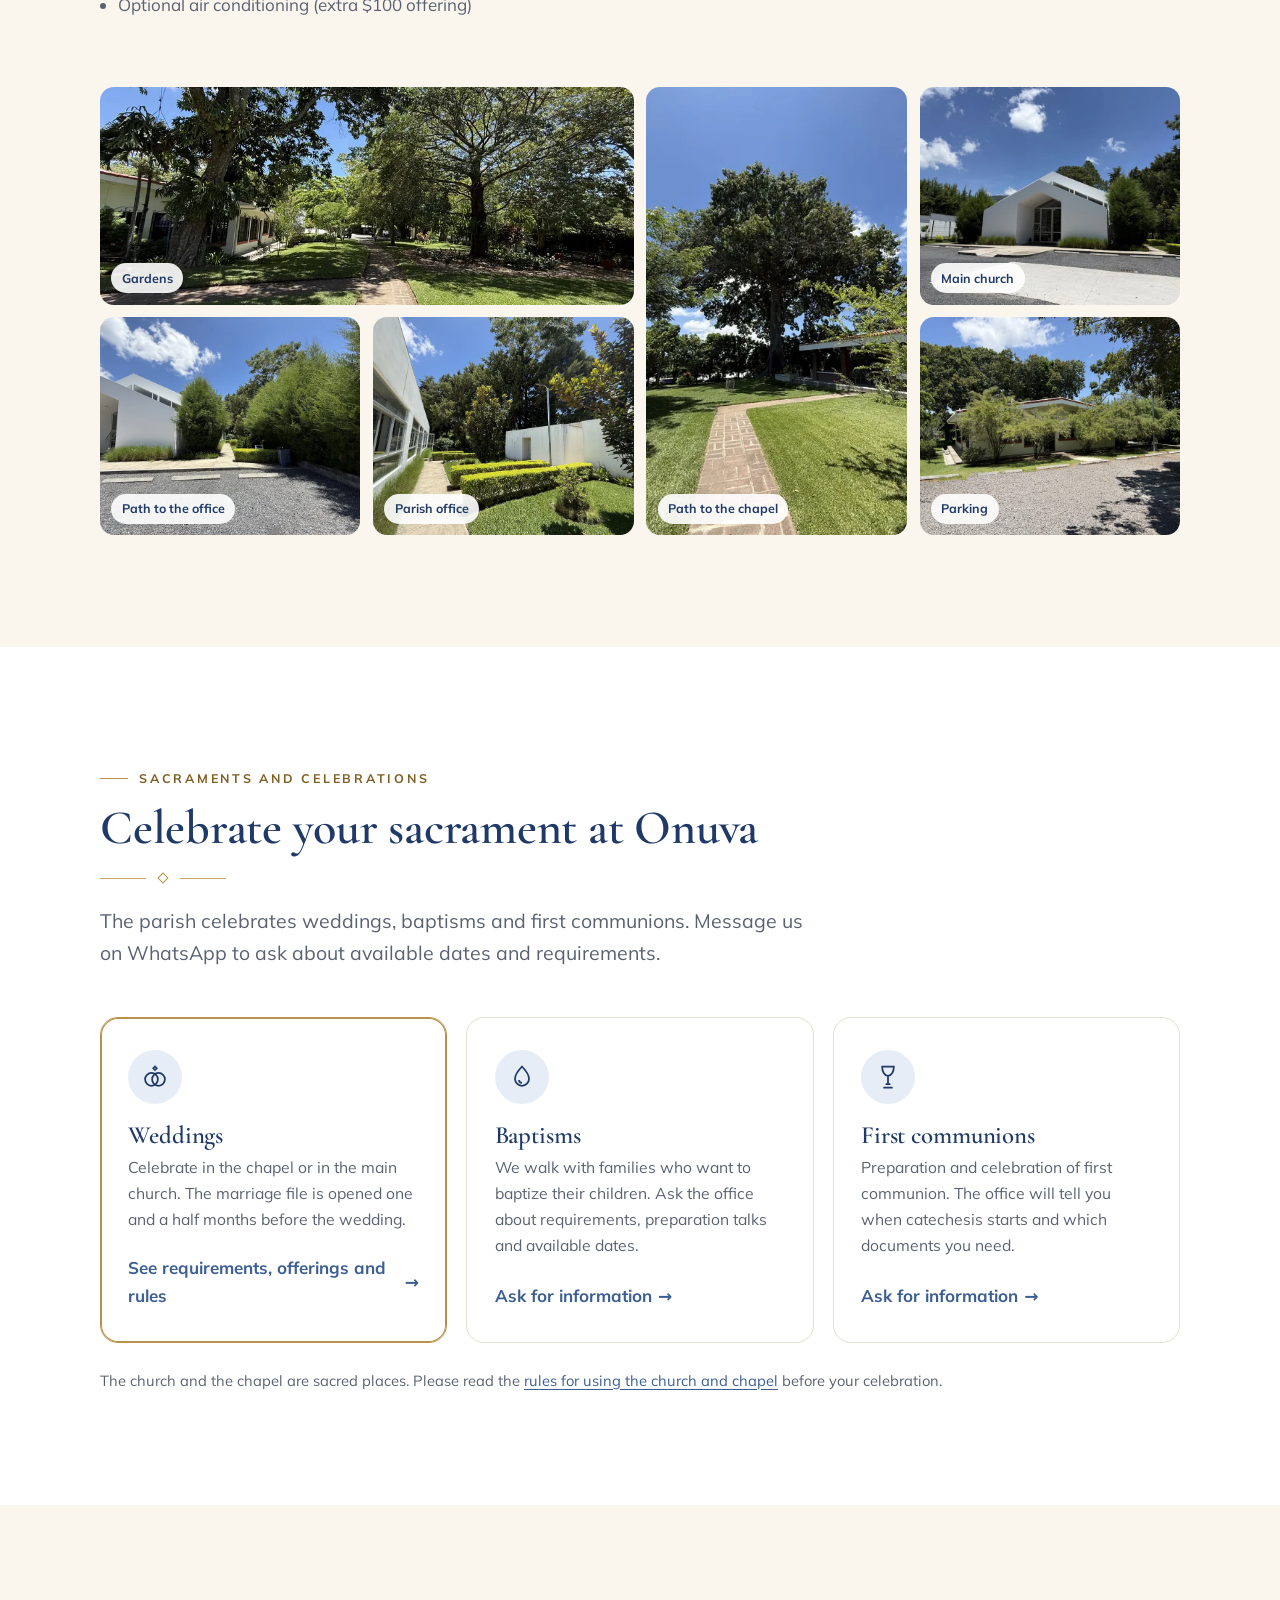
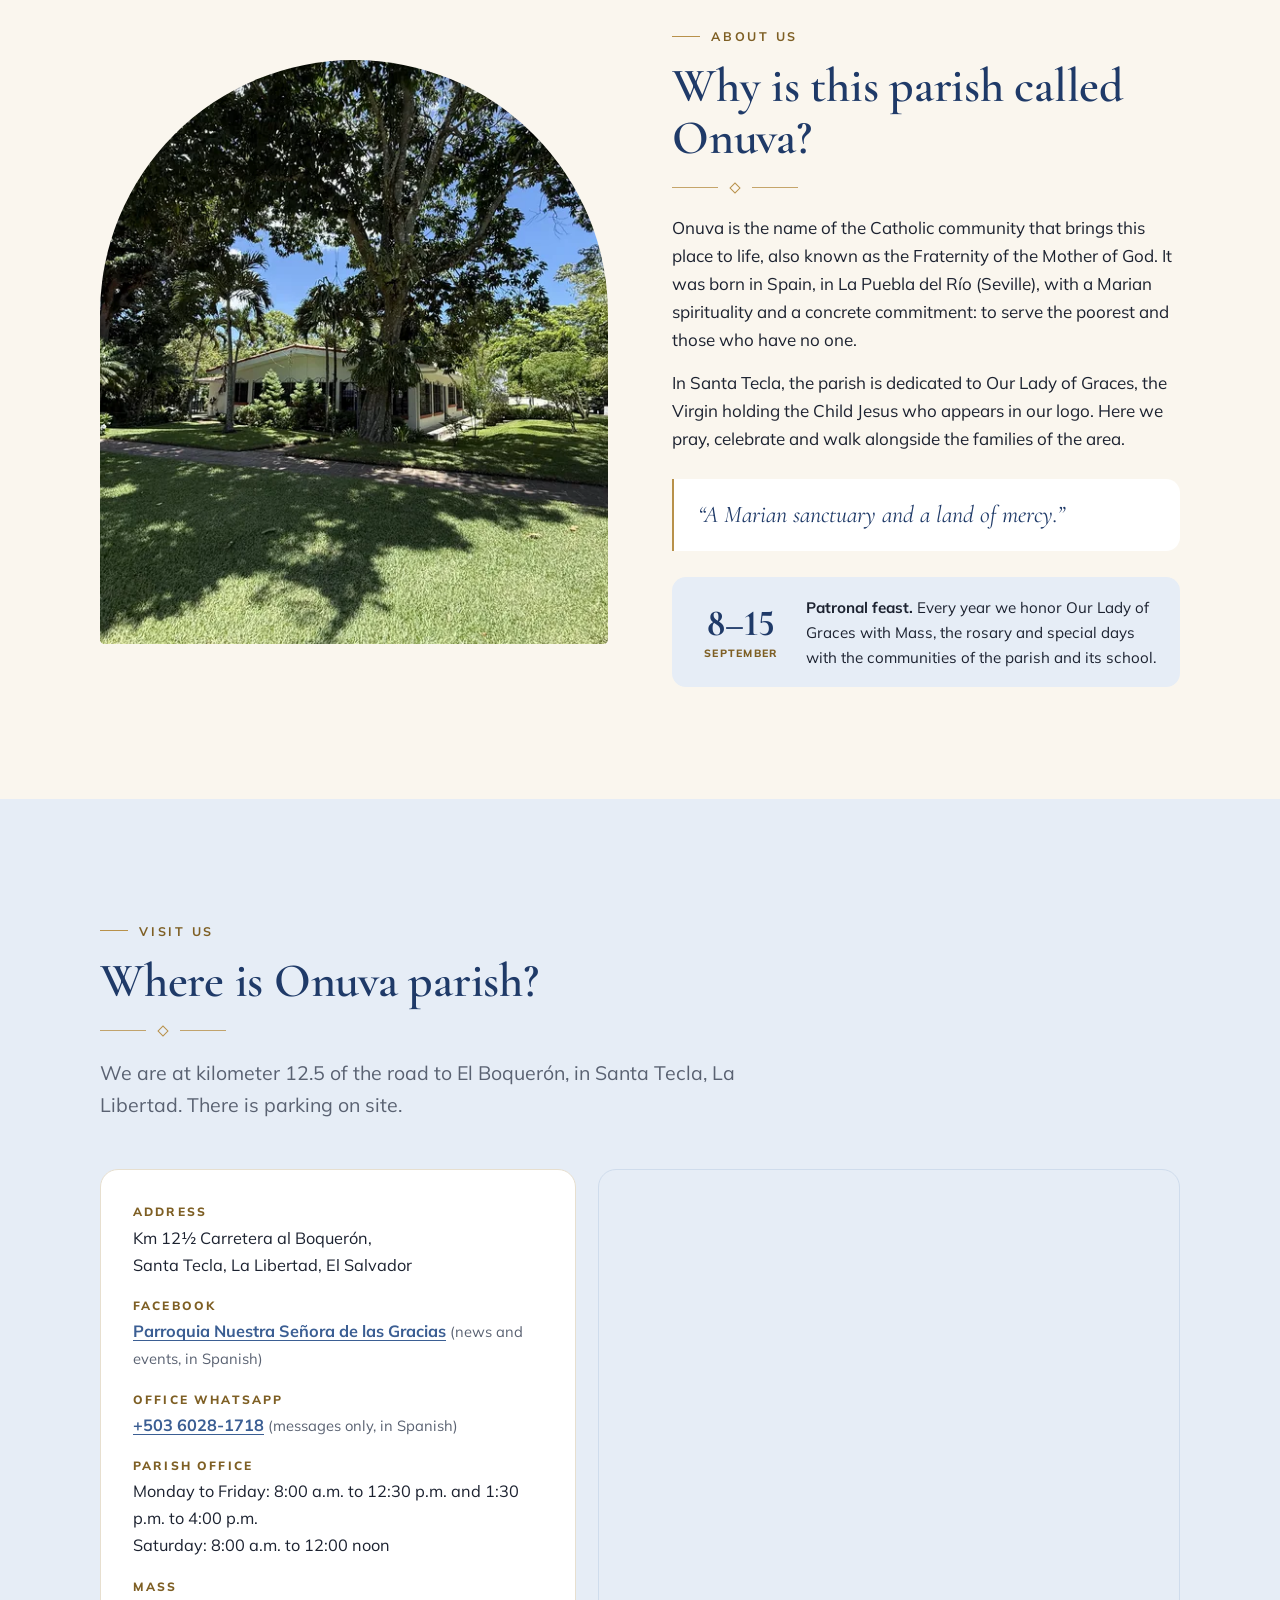
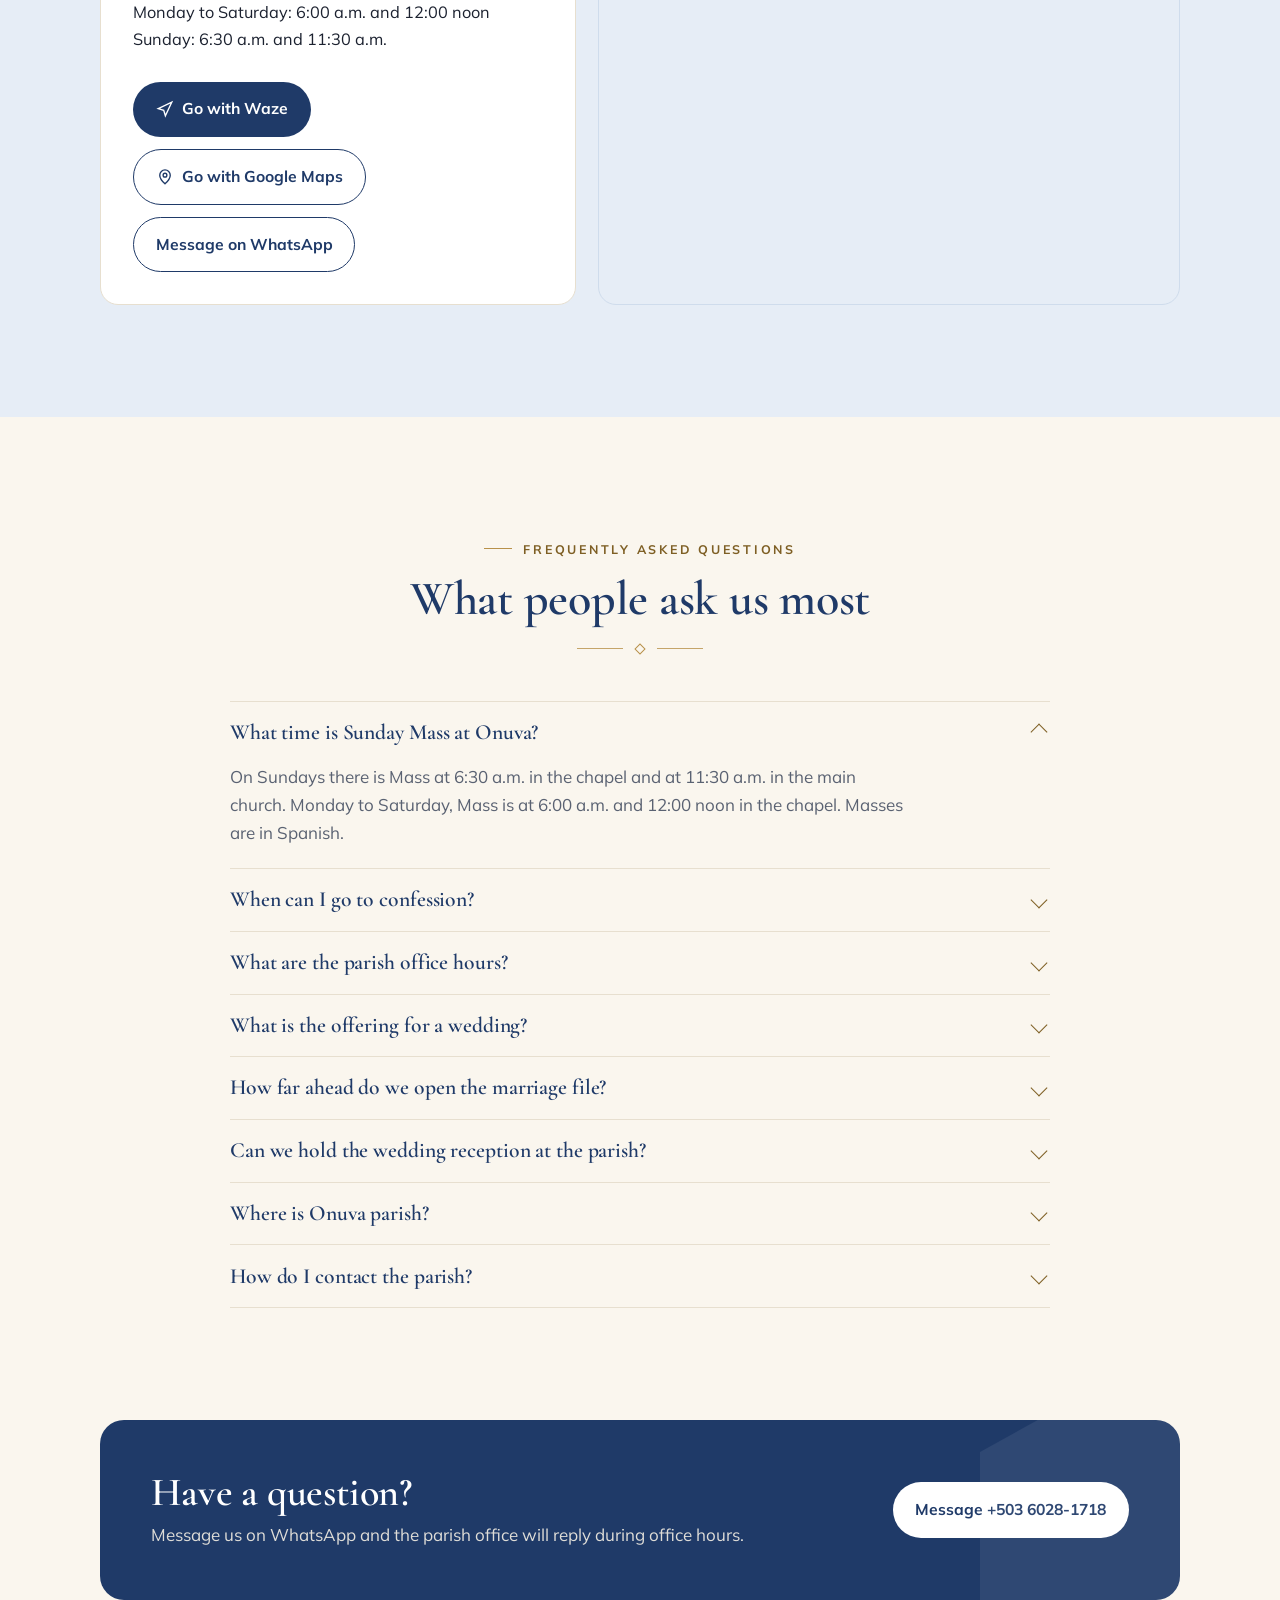
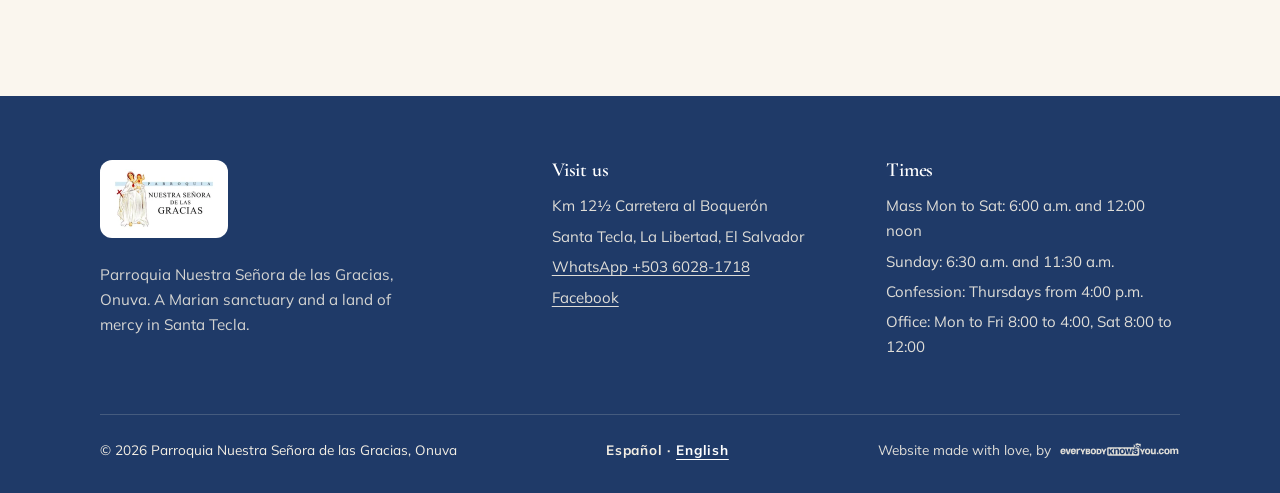
==== commit 30435f5f: "Hero: move the 'Hoy en Onuva' card below the temple photo so the facade is fully visible" ====
--- a/en/index.html
+++ b/en/index.html
@@ -52,8 +52,8 @@
 <link rel="stylesheet" href="https://fonts.googleapis.com/css2?family=Cormorant+Garamond:ital,wght@0,500;0,600;0,700;1,500&family=Mulish:wght@400;600;700;800&display=swap" media="print" onload="this.media='all'">
 <noscript><link rel="stylesheet" href="https://fonts.googleapis.com/css2?family=Cormorant+Garamond:ital,wght@0,500;0,600;0,700;1,500&family=Mulish:wght@400;600;700;800&display=swap"></noscript>
 
-<link rel="stylesheet" href="../assets/css/tokens.css?v=20261008b">
-<link rel="stylesheet" href="../assets/css/styles.css?v=20261008b">
+<link rel="stylesheet" href="../assets/css/tokens.css?v=20261009a">
+<link rel="stylesheet" href="../assets/css/styles.css?v=20261009a">
 
 <script type="application/ld+json">
 {
@@ -414,6 +414,6 @@
   </div>
 </footer>
 
-<script src="../assets/js/main.js?v=20261008b" defer></script>
+<script src="../assets/js/main.js?v=20261009a" defer></script>
 </body>
 </html>
--- a/assets/css/styles.css
+++ b/assets/css/styles.css
@@ -76,17 +76,19 @@
 .hero .lead strong{color:var(--ink);font-weight:700}
 
 .gable-figure{position:relative;margin:0 auto;max-width:540px;width:100%;isolation:isolate}
-.gable-line{position:absolute;left:20px;top:-18px;width:100%;height:100%;pointer-events:none;z-index:-1;overflow:visible;color:var(--gold)}
+.gable-line{position:absolute;left:20px;top:-18px;width:100%;height:auto;aspect-ratio:4/4.3;pointer-events:none;z-index:-1;overflow:visible;color:var(--gold)}
 .gable-line polygon{fill:none;stroke:currentColor;stroke-width:1.5;opacity:.8}
 .gable{clip-path:polygon(50% 0,100% 24%,100% 100%,0 100%,0 24%);aspect-ratio:4/4.3;overflow:hidden;background:var(--sky)}
 .gable img{width:100%;height:100%;object-fit:cover;object-position:50% 60%}
 .arch{border-radius:999px 999px var(--radius) var(--radius);overflow:hidden;background:var(--sky)}
 .arch img{width:100%;height:100%;object-fit:cover}
 
-.today{position:absolute;left:-1.6rem;bottom:1.6rem;background:var(--surface);border-radius:16px;padding:1rem 1.2rem 1.05rem;box-shadow:var(--shadow);max-width:285px;border:1px solid var(--line)}
+.today{position:relative;z-index:2;width:min(92%,470px);margin:-2.6rem auto 0;background:var(--surface);border-radius:16px;padding:1rem 1.3rem 1.05rem;box-shadow:var(--shadow);border:1px solid var(--line);display:grid;grid-template-columns:auto 1fr;gap:.1rem 1.6rem;align-items:start}
+.today-label,.today .today-office{grid-column:1 / -1}
 .today-label{display:flex;align-items:center;gap:.5rem;font-size:.72rem;letter-spacing:.18em;text-transform:uppercase;font-weight:800;color:var(--gold-ink)}
 .today-label i{width:8px;height:8px;border-radius:50%;background:var(--leaf);box-shadow:0 0 0 4px color-mix(in srgb,var(--leaf) 20%,transparent)}
-.today-day{font-family:var(--font-display);font-size:1.45rem;color:var(--blue);font-weight:600;margin:.25rem 0 .35rem;text-transform:capitalize}
+.today-day{font-family:var(--font-display);font-size:1.45rem;color:var(--blue);font-weight:600;margin:.25rem 0 0;text-transform:capitalize}
+.today ul{margin-top:.35rem}
 .today ul{list-style:none;font-size:.92rem}
 .today li{display:flex;gap:.55rem;padding:.12rem 0}
 .today li b{color:var(--blue);min-width:4.9rem;font-weight:700}
@@ -297,7 +299,6 @@
   .hero-grid,.about,.contact,.two-col{grid-template-columns:1fr}
   .hero-visual{order:-1}
   .gable-figure{max-width:440px}
-  .today{left:auto;right:-.4rem;bottom:-1.2rem}
   .spaces{grid-template-columns:1fr}
   .gallery{grid-template-columns:repeat(2,1fr)}
   .gallery figure.wide{grid-column:span 2}
@@ -312,7 +313,8 @@
   .nav{min-height:66px}
   .schedule,.sacraments{grid-template-columns:1fr}
   .gable-figure{max-width:none;padding:0 .6rem}
-  .today{position:relative;left:auto;right:auto;bottom:auto;max-width:none;margin:-3.2rem 1rem 0;z-index:2}
+  .today{width:calc(100% - 2rem);margin-top:-2.2rem;grid-template-columns:1fr}
+  .today ul{margin-top:.2rem}
   .gallery{grid-auto-rows:150px}
   .gallery figure.tall{grid-row:span 2}
   .foot-grid{grid-template-columns:1fr}
